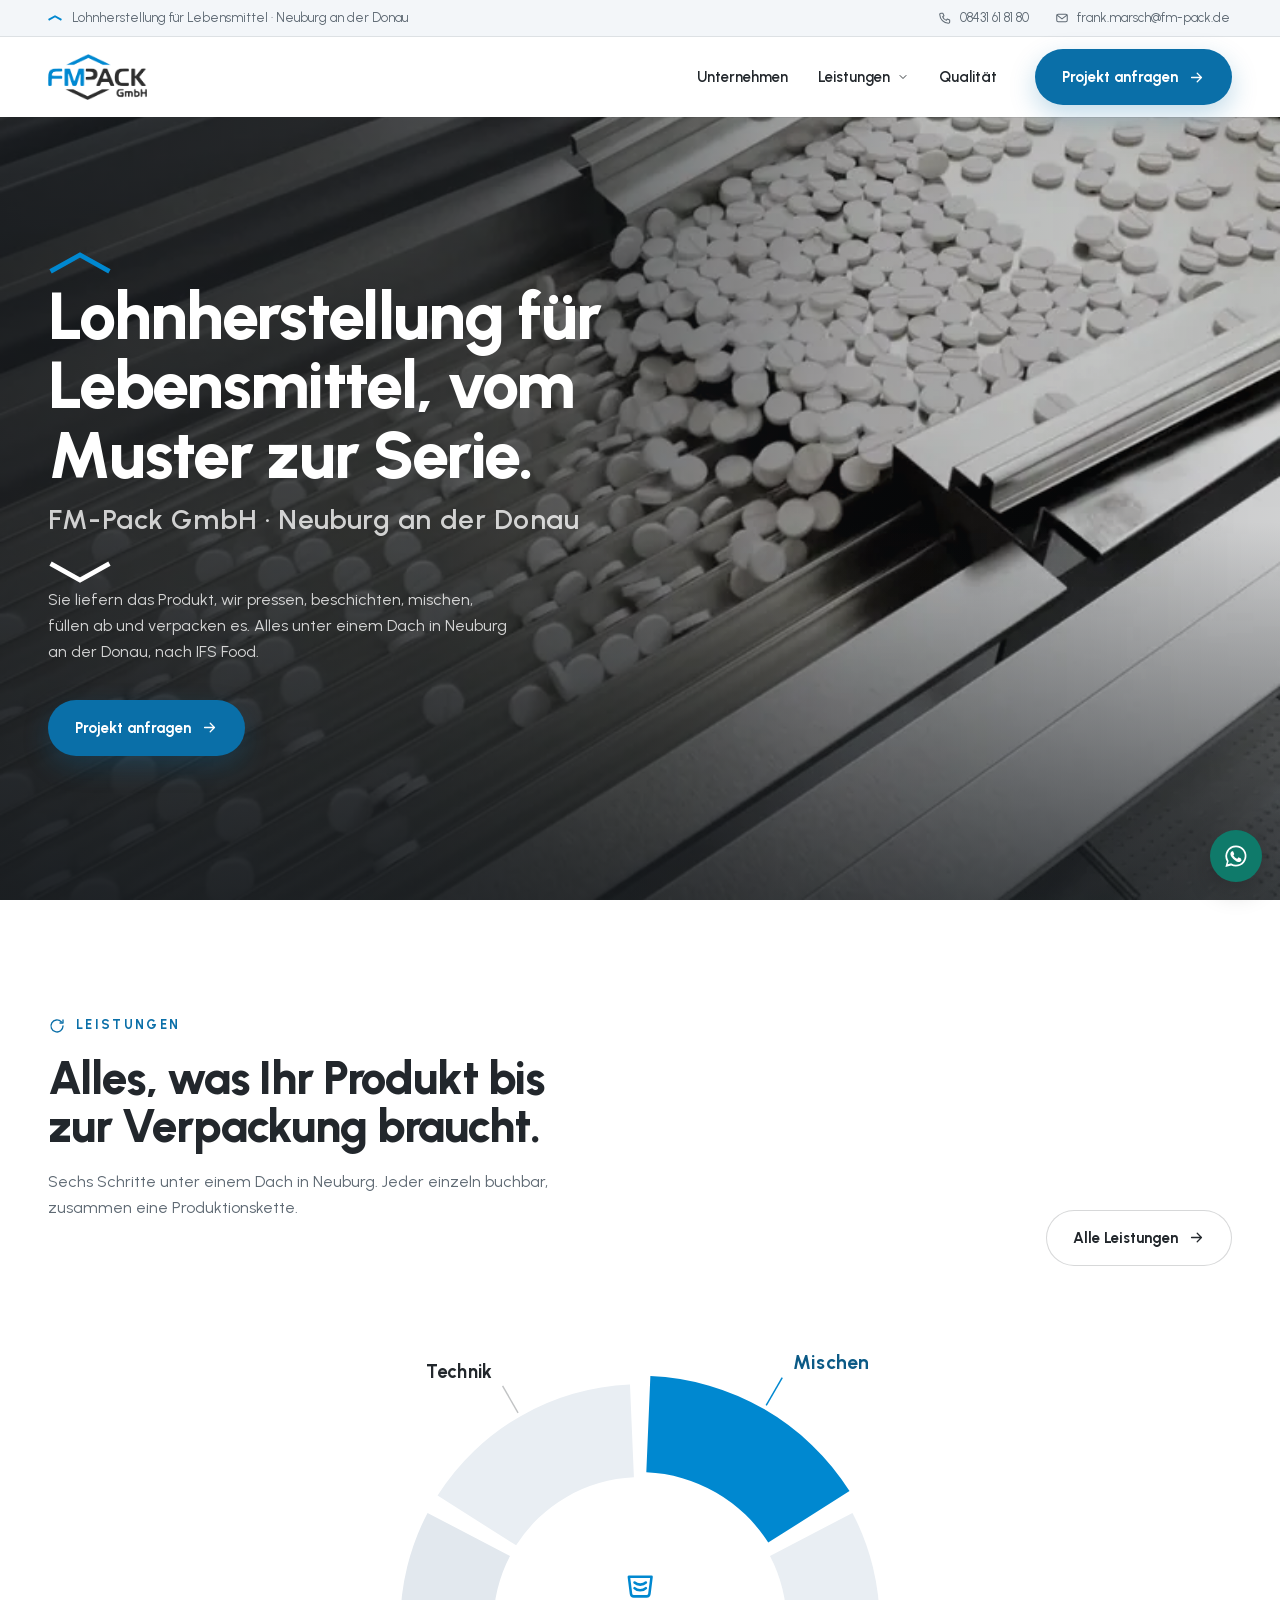
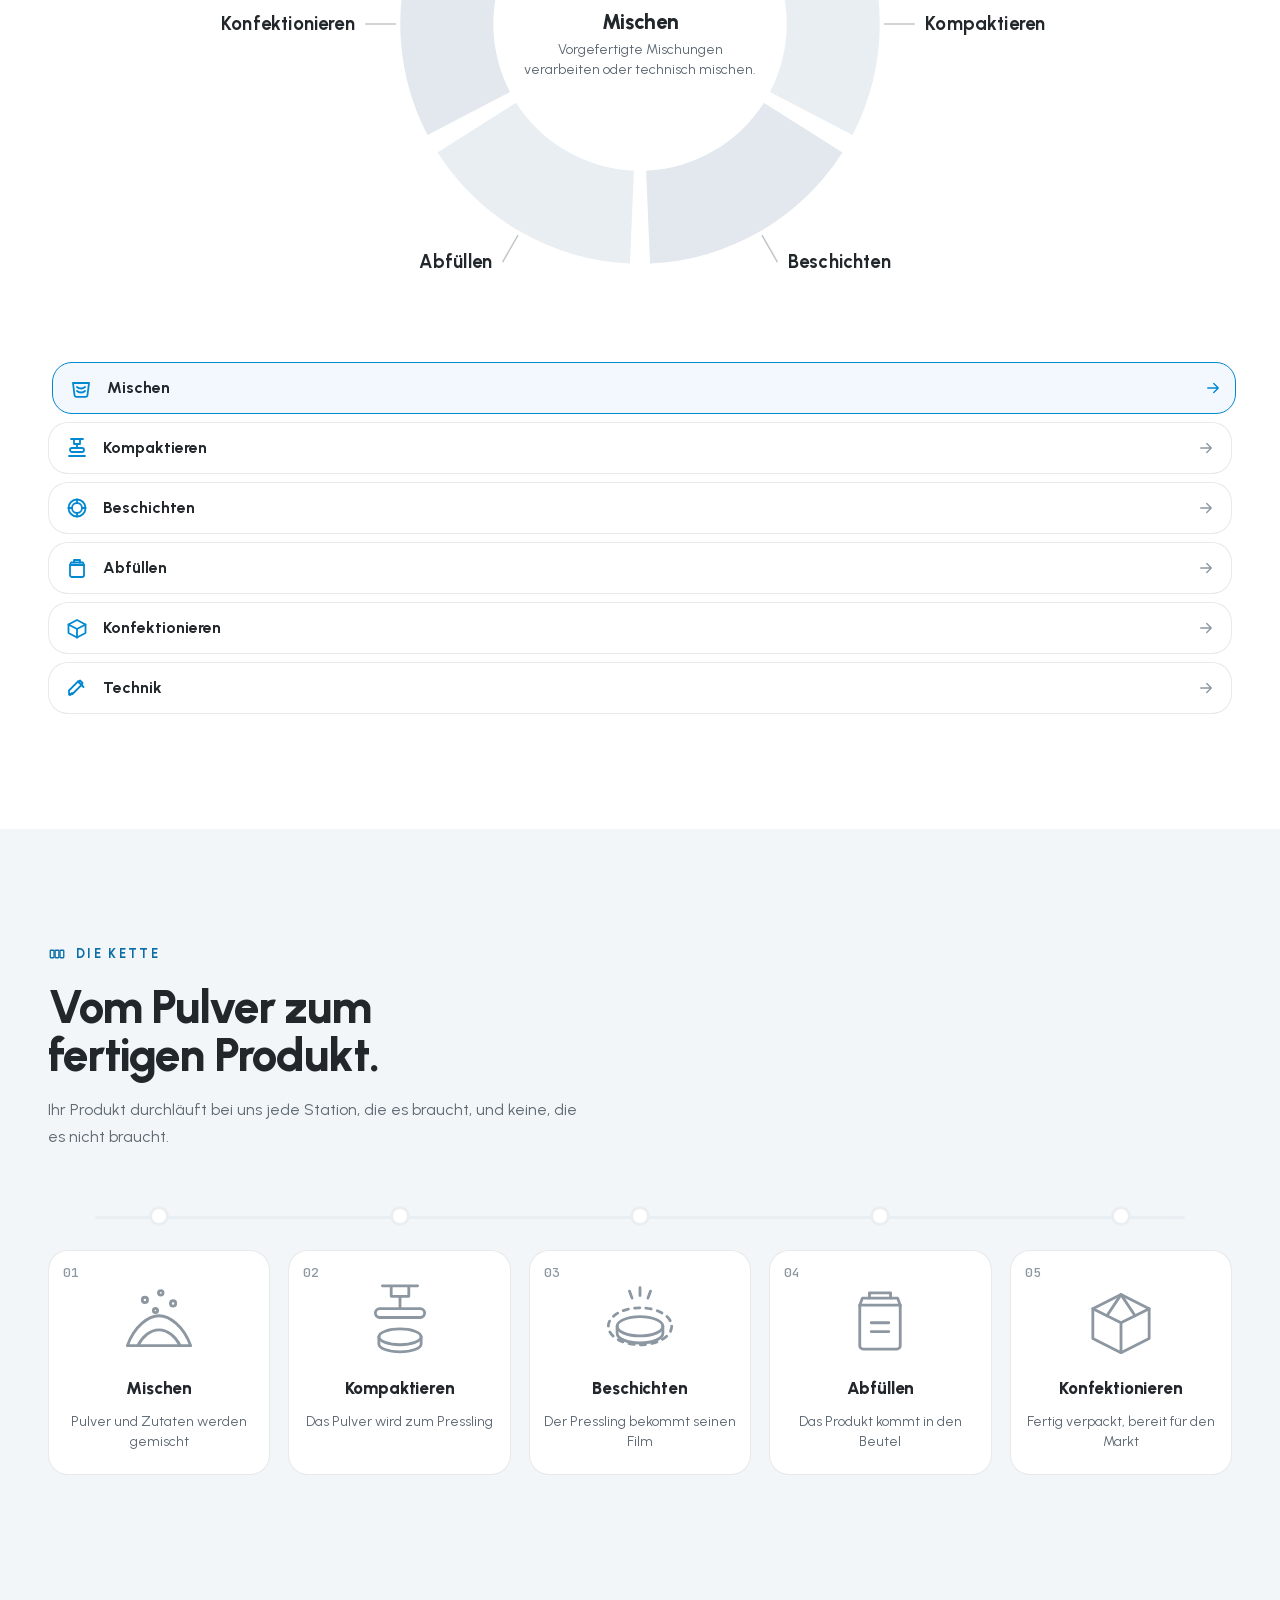
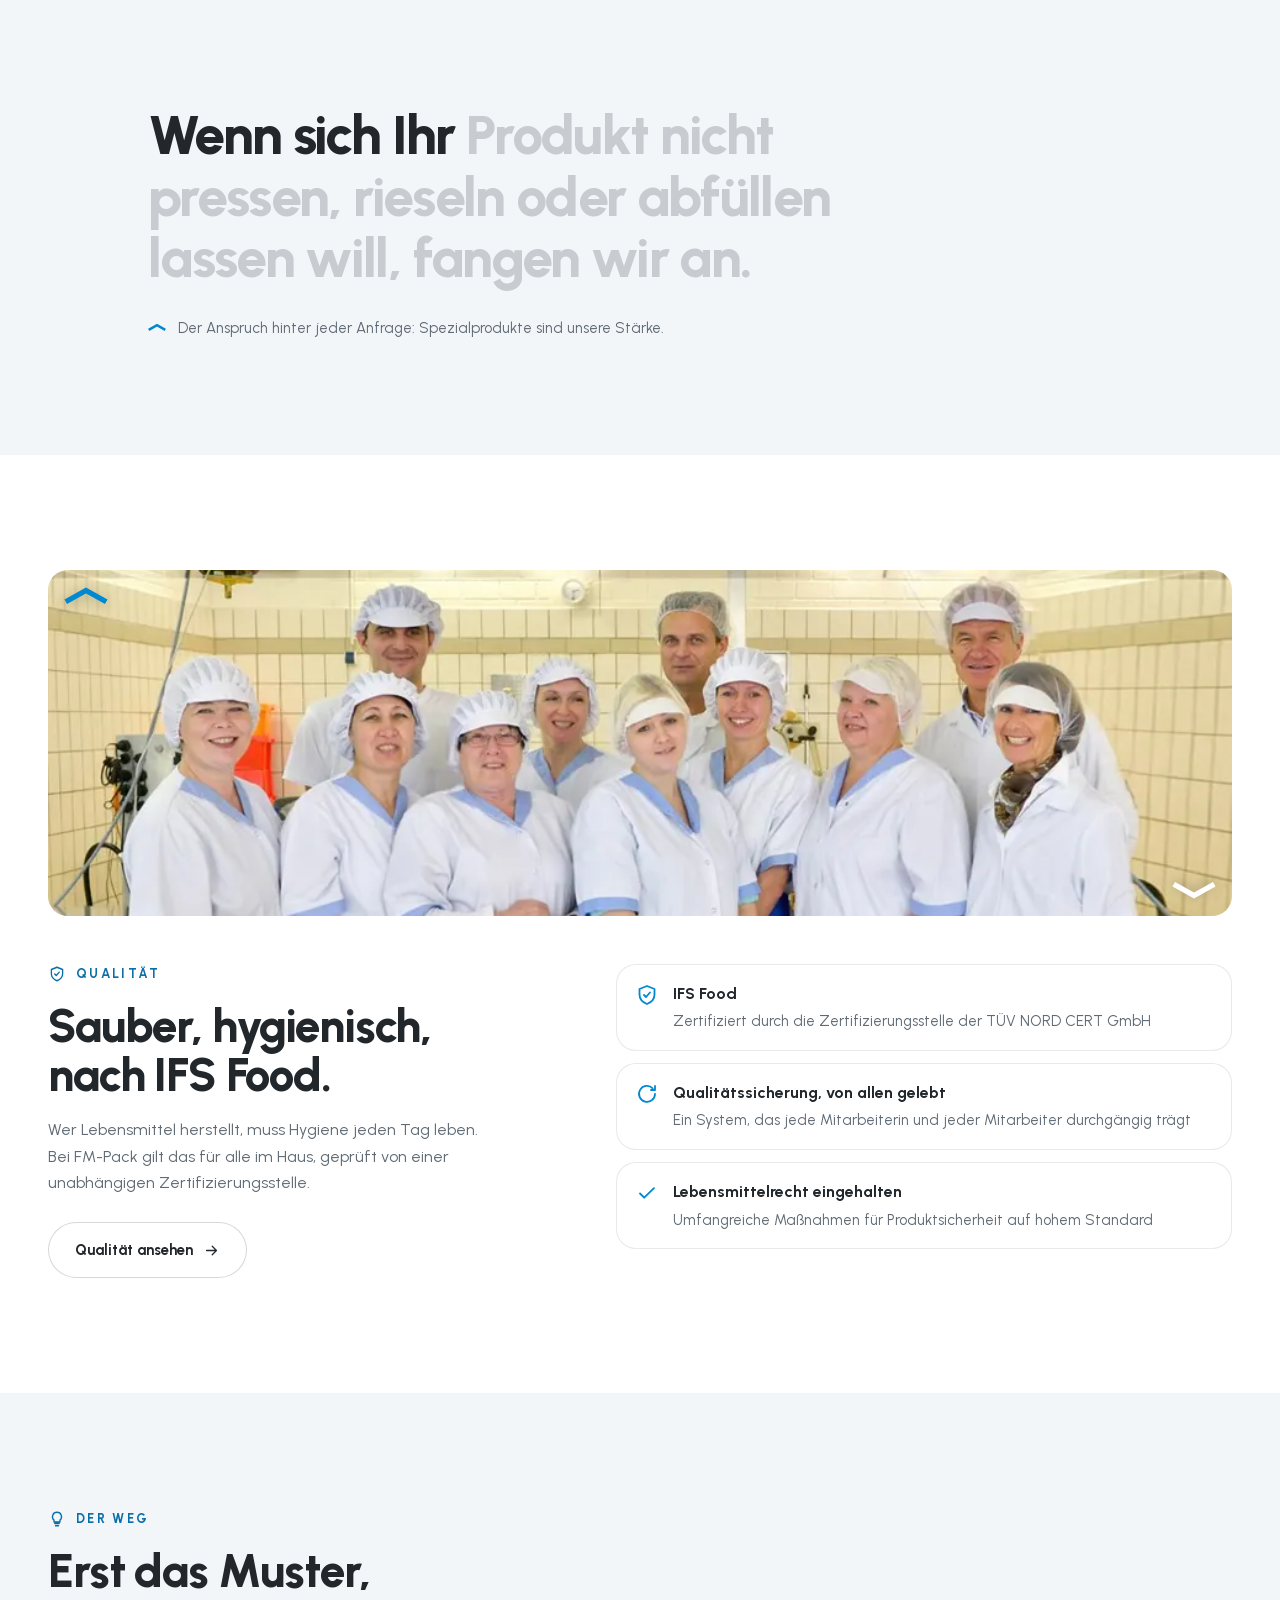
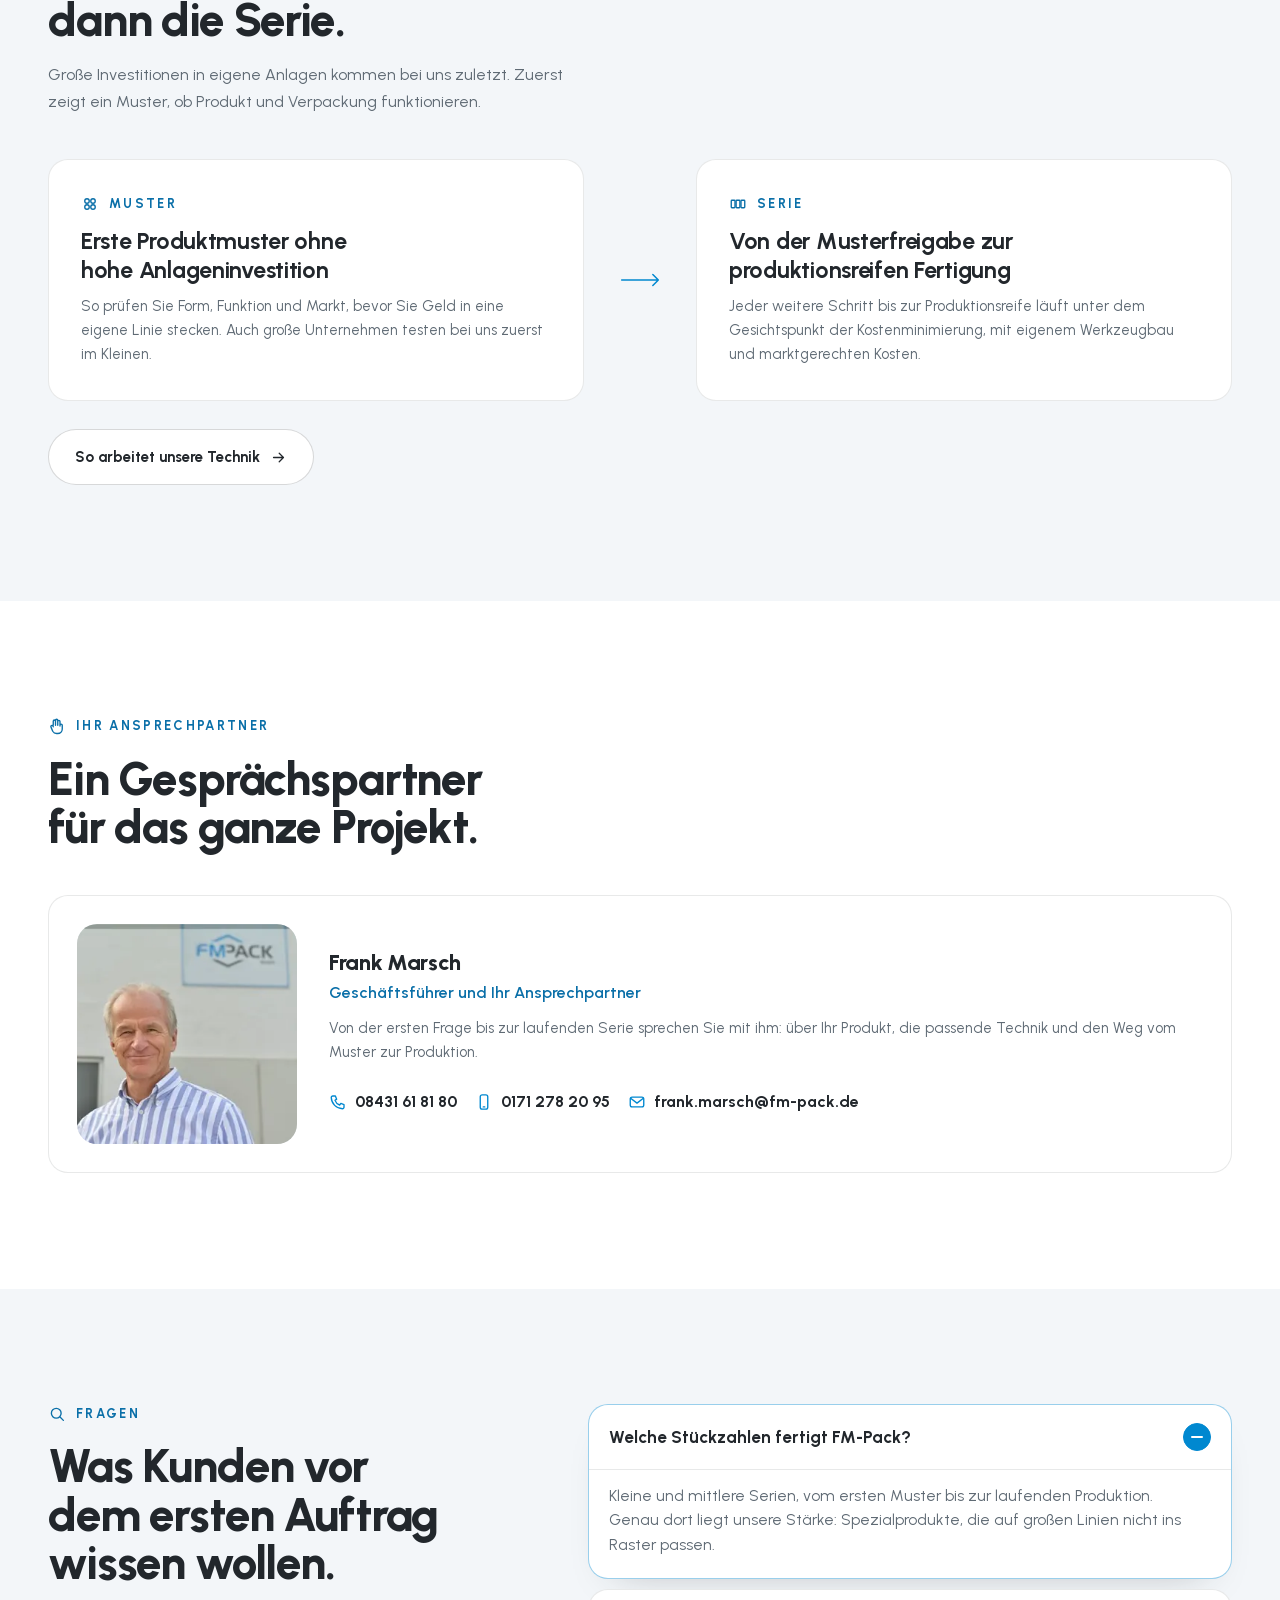
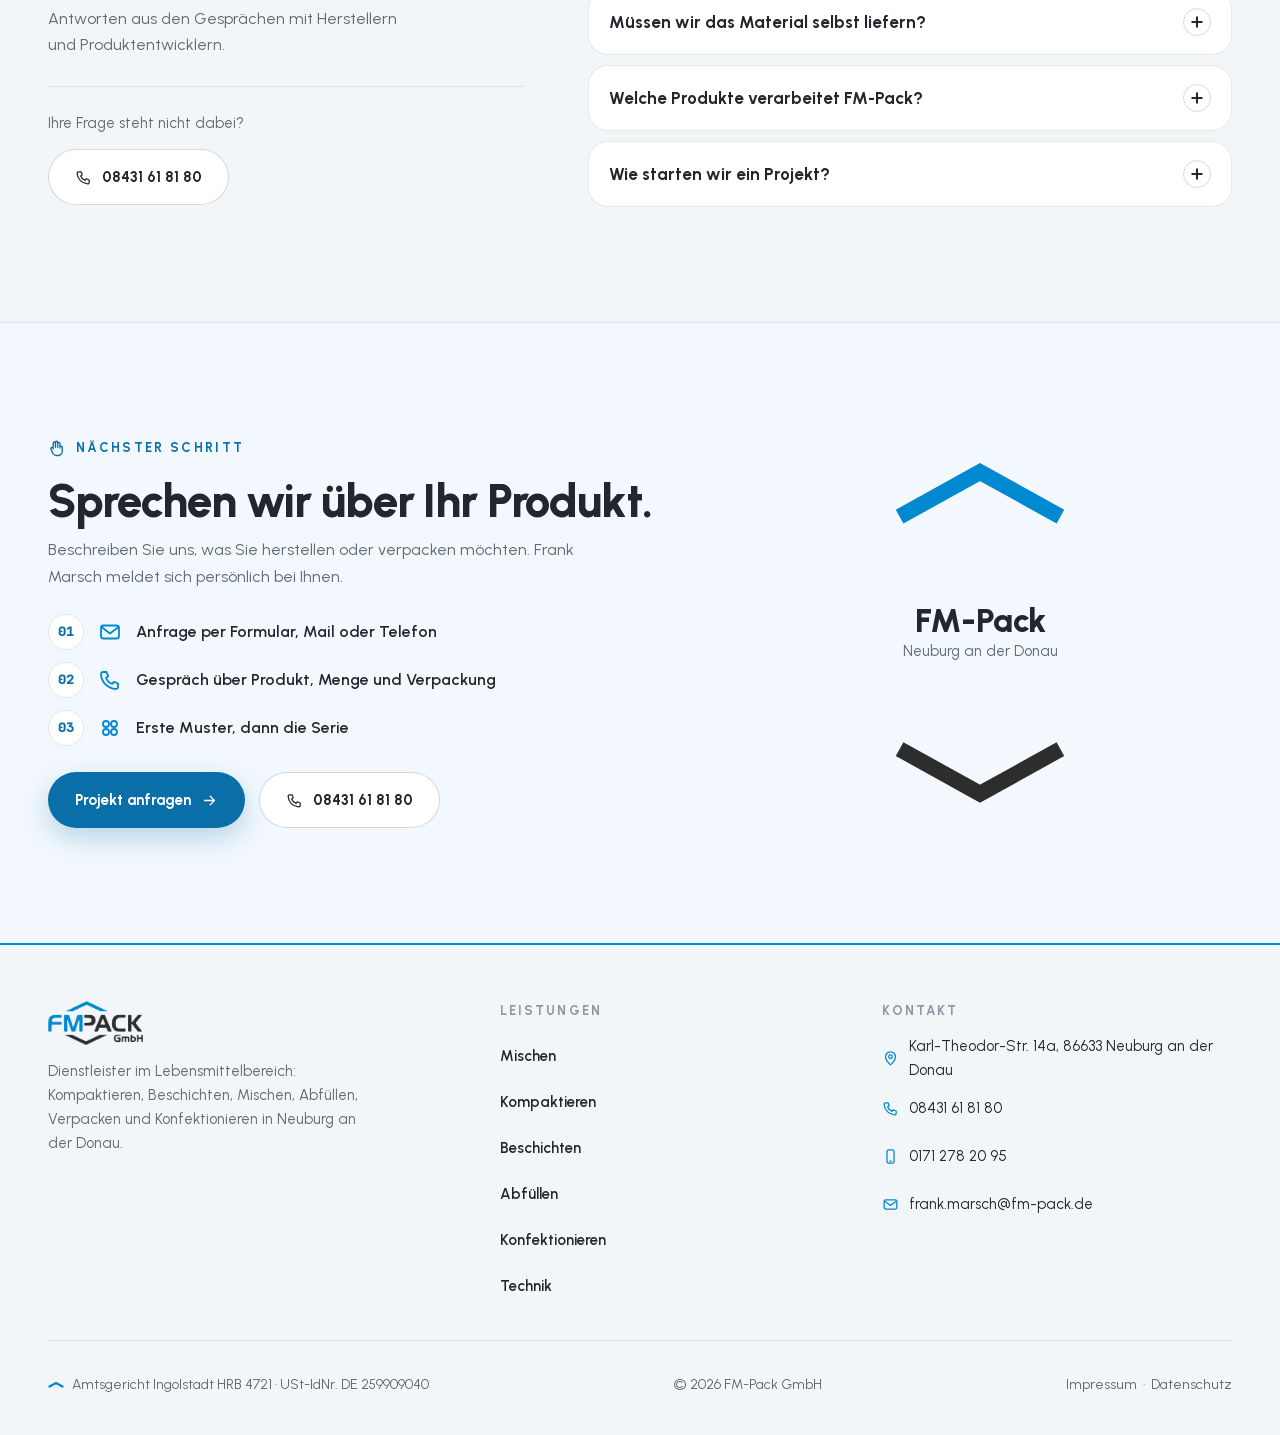
==== index.html @ 4766df9e "Website FM-Pack GmbH" ====
<!DOCTYPE html>
<html lang="de" class="kein-js">
<head>
<meta charset="UTF-8">
<meta name="viewport" content="width=device-width, initial-scale=1.0">
<title>Lohnhersteller für Lebensmittel in Neuburg an der Donau | FM-Pack</title>
<meta name="description" content="FM-Pack GmbH: Kompaktieren, Beschichten, Mischen, Abfüllen und Konfektionieren von Lebensmitteln und Nahrungsergänzung. Vom Muster zur Serie, nach IFS Food.">
<meta name="robots" content="noindex,nofollow">
<link rel="canonical" href="https://www.fmpack.de/">
<meta property="og:title" content="Lohnhersteller für Lebensmittel in Neuburg an der Donau | FM-Pack">
<meta property="og:description" content="FM-Pack GmbH: Kompaktieren, Beschichten, Mischen, Abfüllen und Konfektionieren von Lebensmitteln und Nahrungsergänzung. Vom Muster zur Serie, nach IFS Food.">
<meta property="og:type" content="website">
<meta property="og:url" content="https://www.fmpack.de/">
<meta property="og:image" content="https://www.fmpack.de/assets/img/team-fm-pack.jpg">
<meta name="theme-color" content="#ffffff">
<link rel="icon" type="image/png" sizes="512x512" href="assets/img/favicon.png">
<link rel="icon" type="image/png" sizes="32x32" href="assets/img/favicon-32.png">
<link rel="apple-touch-icon" href="assets/img/favicon.png">
<link rel="preload" href="assets/fonts/urbanist-800-latin.woff2" as="font" type="font/woff2" crossorigin>
<link rel="preload" href="assets/fonts/urbanist-600-latin.woff2" as="font" type="font/woff2" crossorigin>
<link rel="preload" href="assets/fonts/urbanist-400-latin.woff2" as="font" type="font/woff2" crossorigin>
<link rel="stylesheet" href="assets/fonts.css">
<link rel="stylesheet" href="styles.css?v=4fbae4de">
<script type="application/ld+json">{"@context": "https://schema.org", "@type": ["Organization", "LocalBusiness"], "name": "FM-Pack GmbH", "legalName": "FM-Pack GmbH", "vatID": "DE259909040", "url": "https://www.fmpack.de/", "telephone": "+49 8431 618180", "email": "frank.marsch@fm-pack.de", "image": "https://www.fmpack.de/assets/img/team-fm-pack.jpg", "logo": "https://www.fmpack.de/assets/img/logo.png", "founder": {"@type": "Person", "name": "Frank Marsch"}, "description": "Lohnhersteller im Lebensmittelbereich: Kompaktieren, Beschichten, Mischen, Abfüllen, Verpacken und Konfektionieren von nicht kühlpflichtigen Lebensmitteln.", "address": {"@type": "PostalAddress", "streetAddress": "Karl-Theodor-Str. 14a", "postalCode": "86633", "addressLocality": "Neuburg an der Donau", "addressRegion": "Bayern", "addressCountry": "DE"}, "geo": {"@type": "GeoCoordinates", "latitude": 48.7322, "longitude": 11.1871}, "knowsAbout": ["Kompaktieren", "Tablettieren", "Coating", "Abfüllen", "Mischen", "Konfektionieren", "Lohnherstellung Lebensmittel", "Nahrungsergänzungsmittel"]}</script><script type="application/ld+json">{"@context": "https://schema.org", "@type": "FAQPage", "mainEntity": [{"@type": "Question", "name": "Welche Stückzahlen fertigt FM-Pack?", "acceptedAnswer": {"@type": "Answer", "text": "Kleine und mittlere Serien, vom ersten Muster bis zur laufenden Produktion. Genau dort liegt unsere Stärke: Spezialprodukte, die auf großen Linien nicht ins Raster passen."}}, {"@type": "Question", "name": "Müssen wir das Material selbst liefern?", "acceptedAnswer": {"@type": "Answer", "text": "Ja. FM-Pack arbeitet als reiner Lohnhersteller: Sie liefern Rohstoffe und Packmittel, wir übernehmen Verarbeitung und Verpackung. Packmittel beschaffen und kennzeichnen wir auf Wunsch für Sie."}}, {"@type": "Question", "name": "Welche Produkte verarbeitet FM-Pack?", "acceptedAnswer": {"@type": "Answer", "text": "Nicht kühlpflichtige Lebensmittel: Getreideprodukte wie Müsli und Süßgebäck, Trockenprodukte wie Gewürze, Nahrungsergänzungsmittel und Energiegele. Verpackt in Gläser, Folien, Kapseln, Dosen, Beutel oder Eimer."}}, {"@type": "Question", "name": "Wie starten wir ein Projekt?", "acceptedAnswer": {"@type": "Answer", "text": "Mit einem Gespräch über Ihr Produkt. Danach stellen wir erste Muster her, kostengünstig und ohne eigene Anlageninvestition. Passt das Muster, planen wir gemeinsam die Serie."}}]}</script>
</head>
<body>
<a class="skip" href="#inhalt">Zum Inhalt</a>
<header>
  <div class="topbar"><div class="wrap">
    <span class="ort"><svg class="winkel " viewBox="0 0 100 34" aria-hidden="true" width="64" height="22"><polyline points="4,30 50,4.5 96,30"/></svg>Lohnherstellung für Lebensmittel · Neuburg an der Donau</span>
    <div class="rechts"><a href="tel:+498431618180"><svg class="ic" viewBox="0 0 24 24" width="24" height="24" aria-hidden="true"><path d="M5 4h3.5l1.7 4.2-2.2 1.6a10 10 0 0 0 6.2 6.2l1.6-2.2L20 15.5V19a2 2 0 0 1-2.1 2A15.5 15.5 0 0 1 3 6.1 2 2 0 0 1 5 4z"/></svg>08431 61 81 80</a><a href="mailto:frank.marsch@fm-pack.de"><svg class="ic" viewBox="0 0 24 24" width="24" height="24" aria-hidden="true"><rect x="3" y="5.5" width="18" height="13" rx="2.5"/><path d="m3.5 7 8.5 6.5L20.5 7"/></svg>frank.marsch@fm-pack.de</a></div>
  </div></div>
  <div class="wrap kopf">
    <a class="logo" href="./" aria-label="FM-Pack GmbH, Startseite"><img decoding="async" src="assets/opt/img-logo-480.webp" width="507" height="234" alt="FM-Pack GmbH"></a>
    <nav class="haupt" aria-label="Hauptmenü"><a href="unternehmen">Unternehmen</a><div class="hat-menu"><a href="leistungen">Leistungen<svg class="ic pfeil-ab" viewBox="0 0 24 24" width="24" height="24" aria-hidden="true"><path d="m6 9 6 6 6-6"/></svg></a><div class="drop"><div class="drop-innen"><a href="mischen"><svg class="ic" viewBox="0 0 24 24" width="24" height="24" aria-hidden="true"><path d="M4 7h16l-1.5 12a2 2 0 0 1-2 1.8h-9a2 2 0 0 1-2-1.8z"/><path d="M8 11c2 2 6 2 8 0M8 15c2 2 6 2 8 0"/></svg><span>Mischen</span></a><a href="kompaktieren"><svg class="ic" viewBox="0 0 24 24" width="24" height="24" aria-hidden="true"><path d="M6 3h12M9 3v5h6V3"/><rect x="5" y="12" width="14" height="4" rx="2"/><path d="M12 8v4M4 20h16"/></svg><span>Kompaktieren</span></a><a href="beschichten"><svg class="ic" viewBox="0 0 24 24" width="24" height="24" aria-hidden="true"><circle cx="12" cy="12" r="8.5"/><circle cx="12" cy="12" r="5"/><path d="M12 3.5v3M12 17.5v3M3.5 12h3M17.5 12h3"/></svg><span>Beschichten</span></a><a href="abfuellen"><svg class="ic" viewBox="0 0 24 24" width="24" height="24" aria-hidden="true"><path d="M6 6.5h12l1 2.5v10a2 2 0 0 1-2 2H7a2 2 0 0 1-2-2V9z"/><path d="M5 9h14M9 6.5V4h6v2.5"/></svg><span>Abfüllen</span></a><a href="konfektionieren"><svg class="ic" viewBox="0 0 24 24" width="24" height="24" aria-hidden="true"><path d="M3.5 8.5 12 4l8.5 4.5V17L12 21.5 3.5 17z"/><path d="M3.5 8.5 12 13l8.5-4.5M12 13v8.5"/></svg><span>Konfektionieren</span></a><a href="technik"><svg class="ic" viewBox="0 0 24 24" width="24" height="24" aria-hidden="true"><path d="M4 14.5 13 5.5l2-1 2.5 2.5-1 2-9 9-3.5.5z"/><path d="m13 5.5 5.5 5.5M5 19l2-2"/></svg><span>Technik</span></a><a class="drop-alle" href="leistungen">Alle Leistungen <svg class="ic" viewBox="0 0 24 24" width="24" height="24" aria-hidden="true"><path d="M5 12h14M13 6l6 6-6 6"/></svg></a></div></div></div><a href="qualitaet-nachhaltigkeit">Qualität</a></nav>
    <button class="menu-knopf" aria-label="Menü" aria-expanded="false"><span></span><span></span></button>
    <a class="btn btn-blau" href="kontakt"><span>Projekt anfragen</span><svg class="ic" viewBox="0 0 24 24" width="24" height="24" aria-hidden="true"><path d="M5 12h14M13 6l6 6-6 6"/></svg></a>
  </div>
</header>
<div class="menu-flaeche" hidden><a href="./">Start</a><a href="unternehmen">Unternehmen</a><a href="leistungen">Leistungen</a><div class="mob-leistungen"><a href="mischen"><svg class="ic" viewBox="0 0 24 24" width="24" height="24" aria-hidden="true"><path d="M4 7h16l-1.5 12a2 2 0 0 1-2 1.8h-9a2 2 0 0 1-2-1.8z"/><path d="M8 11c2 2 6 2 8 0M8 15c2 2 6 2 8 0"/></svg>Mischen</a><a href="kompaktieren"><svg class="ic" viewBox="0 0 24 24" width="24" height="24" aria-hidden="true"><path d="M6 3h12M9 3v5h6V3"/><rect x="5" y="12" width="14" height="4" rx="2"/><path d="M12 8v4M4 20h16"/></svg>Kompaktieren</a><a href="beschichten"><svg class="ic" viewBox="0 0 24 24" width="24" height="24" aria-hidden="true"><circle cx="12" cy="12" r="8.5"/><circle cx="12" cy="12" r="5"/><path d="M12 3.5v3M12 17.5v3M3.5 12h3M17.5 12h3"/></svg>Beschichten</a><a href="abfuellen"><svg class="ic" viewBox="0 0 24 24" width="24" height="24" aria-hidden="true"><path d="M6 6.5h12l1 2.5v10a2 2 0 0 1-2 2H7a2 2 0 0 1-2-2V9z"/><path d="M5 9h14M9 6.5V4h6v2.5"/></svg>Abfüllen</a><a href="konfektionieren"><svg class="ic" viewBox="0 0 24 24" width="24" height="24" aria-hidden="true"><path d="M3.5 8.5 12 4l8.5 4.5V17L12 21.5 3.5 17z"/><path d="M3.5 8.5 12 13l8.5-4.5M12 13v8.5"/></svg>Konfektionieren</a><a href="technik"><svg class="ic" viewBox="0 0 24 24" width="24" height="24" aria-hidden="true"><path d="M4 14.5 13 5.5l2-1 2.5 2.5-1 2-9 9-3.5.5z"/><path d="m13 5.5 5.5 5.5M5 19l2-2"/></svg>Technik</a></div><a href="qualitaet-nachhaltigkeit">Qualität &amp; Nachhaltigkeit</a><a class="cta" href="kontakt">Projekt anfragen</a></div>
<main id="inhalt">
<div class="hero"><div class="hero-film"><video poster="assets/opt/video-hero-kompaktieren-poster-960.webp" muted loop playsinline autoplay preload="metadata" aria-hidden="true"><source src="assets/opt/video-hero-kompaktieren-m.mp4" media="(max-width: 760px)" type="video/mp4"><source src="assets/opt/video-hero-kompaktieren.mp4" type="video/mp4"></video></div><div class="wrap hero-inhalt">
    <div class="klammer"><svg class="winkel k-oben" viewBox="0 0 100 34" aria-hidden="true" width="64" height="22"><polyline points="4,30 50,4.5 96,30"/></svg><svg class="winkel k-unten" viewBox="0 0 100 34" aria-hidden="true" width="64" height="22"><polyline points="4,30 50,4.5 96,30"/></svg>
      <h1>Lohnherstellung für Lebensmittel, vom Muster zur&nbsp;Serie.<span class="h1-ort">FM-Pack GmbH · Neuburg an der Donau</span></h1>
    </div>
    <p class="sub">Sie liefern das Produkt, wir pressen, beschichten, mischen, füllen ab und verpacken es. Alles unter einem Dach in Neuburg an der Donau, nach IFS Food.</p>
    <div class="hero-cta"><a class="btn btn-blau" href="kontakt"><span>Projekt anfragen</span><svg class="ic" viewBox="0 0 24 24" width="24" height="24" aria-hidden="true"><path d="M5 12h14M13 6l6 6-6 6"/></svg></a></div>
  </div></div>

<section class="ring-sektion"><div class="wrap">
  <div class="ring-kopf rev"><div><div class="kopfzeile  "><span class="kicker"><svg class="ic" viewBox="0 0 24 24" width="24" height="24" aria-hidden="true"><path d="M20 12a8 8 0 1 1-2.3-5.7"/><path d="M20 4v4h-4"/></svg>Leistungen</span><h2>Alles, was Ihr Produkt bis zur Verpackung braucht.</h2><p class=sub>Sechs Schritte unter einem Dach in Neuburg. Jeder einzeln buchbar, zusammen eine Produktionskette.</p></div></div>
    <a class="btn btn-linie" href="leistungen"><span>Alle Leistungen</span><svg class="ic" viewBox="0 0 24 24" width="24" height="24" aria-hidden="true"><path d="M5 12h14M13 6l6 6-6 6"/></svg></a></div>
  <div><div class="ring-buehne rev rev-1"><svg viewBox="0 0 600 600" aria-label="Leistungsring: Mischen, Kompaktieren, Beschichten, Abfüllen, Konfektionieren, Technik"><g class="seg" tabindex="0" role="link" aria-label="Mischen" data-href="mischen" data-name="Mischen" data-satz="Vorgefertigte Mischungen verarbeiten oder technisch mischen." data-icon='<path d="M4 7h16l-1.5 12a2 2 0 0 1-2 1.8h-9a2 2 0 0 1-2-1.8z"/><path d="M8 11c2 2 6 2 8 0M8 15c2 2 6 2 8 0"/>'><path d="M309.7 68.2A232 232 0 0 1 495.9 175.7L419.9 223.9A142 142 0 0 0 305.9 158.1Z"/><line x1="418.0" y1="95.6" x2="433.0" y2="69.6"/><text x="443.0" y="61.6" text-anchor="start">Mischen</text></g><g class="seg" tabindex="0" role="link" aria-label="Kompaktieren" data-href="kompaktieren" data-name="Kompaktieren" data-satz="Presslinge und Tabletten von unter 1 g bis etwa 200 g." data-icon='<path d="M6 3h12M9 3v5h6V3"/><rect x="5" y="12" width="14" height="4" rx="2"/><path d="M12 8v4M4 20h16"/>'><path d="M505.6 192.5A232 232 0 0 1 505.6 407.5L425.8 365.8A142 142 0 0 0 425.8 234.2Z"/><line x1="536.0" y1="300.0" x2="566.0" y2="300.0"/><text x="576.0" y="306.0" text-anchor="start">Kompaktieren</text></g><g class="seg" tabindex="0" role="link" aria-label="Beschichten" data-href="beschichten" data-name="Beschichten" data-satz="Schutz- oder Geschmacksfilm in der Coatinganlage." data-icon='<circle cx="12" cy="12" r="8.5"/><circle cx="12" cy="12" r="5"/><path d="M12 3.5v3M12 17.5v3M3.5 12h3M17.5 12h3"/>'><path d="M495.9 424.3A232 232 0 0 1 309.7 531.8L305.9 441.9A142 142 0 0 0 419.9 376.1Z"/><line x1="418.0" y1="504.4" x2="433.0" y2="530.4"/><text x="443.0" y="536.4" text-anchor="start">Beschichten</text></g><g class="seg" tabindex="0" role="link" aria-label="Abfüllen" data-href="abfuellen" data-name="Abfüllen" data-satz="Schlauchbeutel und Vierrandsiegelbeutel, auf Wunsch unter Stickstoff." data-icon='<path d="M6 6.5h12l1 2.5v10a2 2 0 0 1-2 2H7a2 2 0 0 1-2-2V9z"/><path d="M5 9h14M9 6.5V4h6v2.5"/>'><path d="M290.3 531.8A232 232 0 0 1 104.1 424.3L180.1 376.1A142 142 0 0 0 294.1 441.9Z"/><line x1="182.0" y1="504.4" x2="167.0" y2="530.4"/><text x="157.0" y="536.4" text-anchor="end">Abfüllen</text></g><g class="seg" tabindex="0" role="link" aria-label="Konfektionieren" data-href="konfektionieren" data-name="Konfektionieren" data-satz="Vom Muster bis zur marktgerechten Endverpackung." data-icon='<path d="M3.5 8.5 12 4l8.5 4.5V17L12 21.5 3.5 17z"/><path d="M3.5 8.5 12 13l8.5-4.5M12 13v8.5"/>'><path d="M94.4 407.5A232 232 0 0 1 94.4 192.5L174.2 234.2A142 142 0 0 0 174.2 365.8Z"/><line x1="64.0" y1="300.0" x2="34.0" y2="300.0"/><text x="24.0" y="306.0" text-anchor="end">Konfektionieren</text></g><g class="seg" tabindex="0" role="link" aria-label="Technik" data-href="technik" data-name="Technik" data-satz="Werkzeugbau, Muster ohne hohe Investition, Weg zur Serie." data-icon='<path d="M4 14.5 13 5.5l2-1 2.5 2.5-1 2-9 9-3.5.5z"/><path d="m13 5.5 5.5 5.5M5 19l2-2"/>'><path d="M104.1 175.7A232 232 0 0 1 290.3 68.2L294.1 158.1A142 142 0 0 0 180.1 223.9Z"/><line x1="182.0" y1="95.6" x2="167.0" y2="69.6"/><text x="157.0" y="61.6" text-anchor="end">Technik</text></g></svg>
  <div class="ring-mitte"><svg class="ic" viewBox="0 0 24 24" width="34" height="34" aria-hidden="true"></svg><b></b><p></p></div></div>
  <div class="ring-liste rev rev-2"><a href="mischen"><svg class="ic" viewBox="0 0 24 24" width="24" height="24" aria-hidden="true"><path d="M4 7h16l-1.5 12a2 2 0 0 1-2 1.8h-9a2 2 0 0 1-2-1.8z"/><path d="M8 11c2 2 6 2 8 0M8 15c2 2 6 2 8 0"/></svg>Mischen<svg class="ic pf" viewBox="0 0 24 24" width="24" height="24" aria-hidden="true"><path d="M5 12h14M13 6l6 6-6 6"/></svg></a><a href="kompaktieren"><svg class="ic" viewBox="0 0 24 24" width="24" height="24" aria-hidden="true"><path d="M6 3h12M9 3v5h6V3"/><rect x="5" y="12" width="14" height="4" rx="2"/><path d="M12 8v4M4 20h16"/></svg>Kompaktieren<svg class="ic pf" viewBox="0 0 24 24" width="24" height="24" aria-hidden="true"><path d="M5 12h14M13 6l6 6-6 6"/></svg></a><a href="beschichten"><svg class="ic" viewBox="0 0 24 24" width="24" height="24" aria-hidden="true"><circle cx="12" cy="12" r="8.5"/><circle cx="12" cy="12" r="5"/><path d="M12 3.5v3M12 17.5v3M3.5 12h3M17.5 12h3"/></svg>Beschichten<svg class="ic pf" viewBox="0 0 24 24" width="24" height="24" aria-hidden="true"><path d="M5 12h14M13 6l6 6-6 6"/></svg></a><a href="abfuellen"><svg class="ic" viewBox="0 0 24 24" width="24" height="24" aria-hidden="true"><path d="M6 6.5h12l1 2.5v10a2 2 0 0 1-2 2H7a2 2 0 0 1-2-2V9z"/><path d="M5 9h14M9 6.5V4h6v2.5"/></svg>Abfüllen<svg class="ic pf" viewBox="0 0 24 24" width="24" height="24" aria-hidden="true"><path d="M5 12h14M13 6l6 6-6 6"/></svg></a><a href="konfektionieren"><svg class="ic" viewBox="0 0 24 24" width="24" height="24" aria-hidden="true"><path d="M3.5 8.5 12 4l8.5 4.5V17L12 21.5 3.5 17z"/><path d="M3.5 8.5 12 13l8.5-4.5M12 13v8.5"/></svg>Konfektionieren<svg class="ic pf" viewBox="0 0 24 24" width="24" height="24" aria-hidden="true"><path d="M5 12h14M13 6l6 6-6 6"/></svg></a><a href="technik"><svg class="ic" viewBox="0 0 24 24" width="24" height="24" aria-hidden="true"><path d="M4 14.5 13 5.5l2-1 2.5 2.5-1 2-9 9-3.5.5z"/><path d="m13 5.5 5.5 5.5M5 19l2-2"/></svg>Technik<svg class="ic pf" viewBox="0 0 24 24" width="24" height="24" aria-hidden="true"><path d="M5 12h14M13 6l6 6-6 6"/></svg></a></div></div>
</div></section>

<section class="grau"><div class="wrap">
  <div class="kopfzeile  rev"><span class="kicker"><svg class="ic" viewBox="0 0 24 24" width="24" height="24" aria-hidden="true"><rect x="3" y="7" width="5" height="10" rx="1"/><rect x="9.5" y="7" width="5" height="10" rx="1"/><rect x="16" y="7" width="5" height="10" rx="1"/></svg>Die Kette</span><h2>Vom Pulver zum fertigen&nbsp;Produkt.</h2><p class=sub>Ihr Produkt durchläuft bei uns jede Station, die es braucht, und keine, die es nicht braucht.</p></div>
  <div class="kette rev"><div class="kette-spur"><a class="station" href="mischen"><span class="nr">01</span><span class="klammer-klein" aria-hidden="true"><svg class="winkel k-oben" viewBox="0 0 100 34" aria-hidden="true" width="64" height="22"><polyline points="4,30 50,4.5 96,30"/></svg><svg class="winkel k-unten" viewBox="0 0 100 34" aria-hidden="true" width="64" height="22"><polyline points="4,30 50,4.5 96,30"/></svg></span><svg class="produkt" viewBox="0 0 100 100" width="88" height="88" fill="none" stroke="currentColor" stroke-width="3.2" stroke-linecap="round" stroke-linejoin="round" aria-hidden="true"><g class="fliesst"><circle cx="34" cy="26" r="3"/><circle cx="52" cy="18" r="2.6"/><circle cx="66" cy="30" r="3"/><circle cx="46" cy="38" r="2.4"/></g><path d="M14 78c8-22 24-34 36-34s28 12 36 34z"/><path d="M26 78c5-10 14-18 24-18s19 8 24 18"/></svg><b>Mischen</b><small>Pulver und Zutaten werden gemischt</small></a><a class="station" href="kompaktieren"><span class="nr">02</span><span class="klammer-klein" aria-hidden="true"><svg class="winkel k-oben" viewBox="0 0 100 34" aria-hidden="true" width="64" height="22"><polyline points="4,30 50,4.5 96,30"/></svg><svg class="winkel k-unten" viewBox="0 0 100 34" aria-hidden="true" width="64" height="22"><polyline points="4,30 50,4.5 96,30"/></svg></span><svg class="produkt" viewBox="0 0 100 100" width="88" height="88" fill="none" stroke="currentColor" stroke-width="3.2" stroke-linecap="round" stroke-linejoin="round" aria-hidden="true"><path d="M30 10h40M40 10v12h20V10"/><path d="M50 22v12"/><rect x="22" y="36" width="56" height="10" rx="5"/><ellipse class="atmet" cx="50" cy="68" rx="24" ry="9"/><path d="M26 68v8c0 5 10.7 9 24 9s24-4 24-9v-8"/></svg><b>Kompaktieren</b><small>Das Pulver wird zum Pressling</small></a><a class="station" href="beschichten"><span class="nr">03</span><span class="klammer-klein" aria-hidden="true"><svg class="winkel k-oben" viewBox="0 0 100 34" aria-hidden="true" width="64" height="22"><polyline points="4,30 50,4.5 96,30"/></svg><svg class="winkel k-unten" viewBox="0 0 100 34" aria-hidden="true" width="64" height="22"><polyline points="4,30 50,4.5 96,30"/></svg></span><svg class="produkt" viewBox="0 0 100 100" width="88" height="88" fill="none" stroke="currentColor" stroke-width="3.2" stroke-linecap="round" stroke-linejoin="round" aria-hidden="true"><ellipse cx="50" cy="56" rx="26" ry="11"/><path d="M24 56v8c0 6 11.6 11 26 11s26-5 26-11v-8"/><ellipse class="rotiert" cx="50" cy="56" rx="36" ry="21" stroke-dasharray="6 7"/><path d="M50 12v9M38 16l3 8M62 16l-3 8"/></svg><b>Beschichten</b><small>Der Pressling bekommt seinen Film</small></a><a class="station" href="abfuellen"><span class="nr">04</span><span class="klammer-klein" aria-hidden="true"><svg class="winkel k-oben" viewBox="0 0 100 34" aria-hidden="true" width="64" height="22"><polyline points="4,30 50,4.5 96,30"/></svg><svg class="winkel k-unten" viewBox="0 0 100 34" aria-hidden="true" width="64" height="22"><polyline points="4,30 50,4.5 96,30"/></svg></span><svg class="produkt" viewBox="0 0 100 100" width="88" height="88" fill="none" stroke="currentColor" stroke-width="3.2" stroke-linecap="round" stroke-linejoin="round" aria-hidden="true"><path d="M30 24h40l3 8v46a4 4 0 0 1-4 4H31a4 4 0 0 1-4-4V32z"/><path d="M27 32h46"/><path d="M38 24v-6h24v6"/><path class="atmet" d="M40 52h20M40 62h20"/></svg><b>Abfüllen</b><small>Das Produkt kommt in den Beutel</small></a><a class="station" href="konfektionieren"><span class="nr">05</span><span class="klammer-klein" aria-hidden="true"><svg class="winkel k-oben" viewBox="0 0 100 34" aria-hidden="true" width="64" height="22"><polyline points="4,30 50,4.5 96,30"/></svg><svg class="winkel k-unten" viewBox="0 0 100 34" aria-hidden="true" width="64" height="22"><polyline points="4,30 50,4.5 96,30"/></svg></span><svg class="produkt" viewBox="0 0 100 100" width="88" height="88" fill="none" stroke="currentColor" stroke-width="3.2" stroke-linecap="round" stroke-linejoin="round" aria-hidden="true"><path d="M18 36 50 20l32 16v34L50 86 18 70z"/><path d="M18 36l32 16 32-16M50 52v34"/><path d="M50 20 34 44M50 20l16 24"/></svg><b>Konfektionieren</b><small>Fertig verpackt, bereit für den Markt</small></a></div></div>
</div></section>

<section class="statement"><div class="wrap">
  <h2>Wenn sich Ihr Produkt nicht pressen, rieseln oder abfüllen lassen will, fangen wir&nbsp;an.</h2>
  <p class="quelle"><svg class="winkel " viewBox="0 0 100 34" aria-hidden="true" width="64" height="22"><polyline points="4,30 50,4.5 96,30"/></svg>Der Anspruch hinter jeder Anfrage: Spezialprodukte sind unsere Stärke.</p>
</div></section>

<section><div class="wrap">
  <div class="band-foto rev"><img fetchpriority="low" srcset="assets/opt/img-team-fm-pack-640.webp 640w, assets/opt/img-team-fm-pack-960.webp 960w, assets/opt/img-team-fm-pack-1020.webp 1020w" sizes="(max-width: 760px) 100vw, 70vw" src="assets/opt/img-team-fm-pack-1020.webp" alt="Das Team der FM-Pack GmbH in Arbeitskleidung mit Haarschutz, Neuburg an der Donau" width="1020" height="297" decoding=async><span class="klammer-bild" aria-hidden="true"><svg class="winkel k-oben" viewBox="0 0 100 34" aria-hidden="true" width="64" height="22"><polyline points="4,30 50,4.5 96,30"/></svg><svg class="winkel k-unten" viewBox="0 0 100 34" aria-hidden="true" width="64" height="22"><polyline points="4,30 50,4.5 96,30"/></svg></span></div><div class="band-text"><div class="rev"><span class="kicker"><svg class="ic" viewBox="0 0 24 24" width="24" height="24" aria-hidden="true"><path d="M12 3 4.5 6v5.5c0 4.4 3.2 7.8 7.5 9.5 4.3-1.7 7.5-5.1 7.5-9.5V6L12 3z"/><path d="m9 12 2 2 4-4.5"/></svg>Qualität</span><h2>Sauber, hygienisch, nach IFS&nbsp;Food.</h2>
    <p class="sub">Wer Lebensmittel herstellt, muss Hygiene jeden Tag leben. Bei FM-Pack gilt das für alle im Haus, geprüft von einer unabhängigen Zertifizierungsstelle.</p>
    <div style="margin-top:26px"><a class="btn btn-linie" href="qualitaet-nachhaltigkeit"><span>Qualität ansehen</span><svg class="ic" viewBox="0 0 24 24" width="24" height="24" aria-hidden="true"><path d="M5 12h14M13 6l6 6-6 6"/></svg></a></div></div><div class="rev rev-1"><ul class="nachweise"><li class="rev rev-0"><svg class="ic" viewBox="0 0 24 24" width="24" height="24" aria-hidden="true"><path d="M12 3 4.5 6v5.5c0 4.4 3.2 7.8 7.5 9.5 4.3-1.7 7.5-5.1 7.5-9.5V6L12 3z"/><path d="m9 12 2 2 4-4.5"/></svg><div><b>IFS Food</b><span>Zertifiziert durch die Zertifizierungsstelle der TÜV NORD CERT GmbH</span></div></li><li class="rev rev-1"><svg class="ic" viewBox="0 0 24 24" width="24" height="24" aria-hidden="true"><path d="M20 12a8 8 0 1 1-2.3-5.7"/><path d="M20 4v4h-4"/></svg><div><b>Qualitätssicherung, von allen gelebt</b><span>Ein System, das jede Mitarbeiterin und jeder Mitarbeiter durchgängig trägt</span></div></li><li class="rev rev-2"><svg class="ic" viewBox="0 0 24 24" width="24" height="24" aria-hidden="true"><path d="m5 12.5 4.2 4.2L19 7.2"/></svg><div><b>Lebensmittelrecht eingehalten</b><span>Umfangreiche Maßnahmen für Produktsicherheit auf hohem Standard</span></div></li></ul></div></div>
</div></section>

<section class="grau"><div class="wrap">
  <div class="kopfzeile  rev"><span class="kicker"><svg class="ic" viewBox="0 0 24 24" width="24" height="24" aria-hidden="true"><path d="M9 18h6M10 21h4M12 3a6 6 0 0 1 4 10.5V16H8v-2.5A6 6 0 0 1 12 3z"/></svg>Der Weg</span><h2>Erst das Muster, dann die&nbsp;Serie.</h2><p class=sub>Große Investitionen in eigene Anlagen kommen bei uns zuletzt. Zuerst zeigt ein Muster, ob Produkt und Verpackung funktionieren.</p></div>
  <div class="wege rev">
    <div class="weg"><span class="kicker"><svg class="ic" viewBox="0 0 24 24" width="24" height="24" aria-hidden="true"><circle cx="8" cy="8" r="3"/><circle cx="16" cy="8" r="3"/><circle cx="8" cy="16" r="3"/><circle cx="16" cy="16" r="3"/></svg>Muster</span><h3>Erste Produktmuster ohne hohe Anlageninvestition</h3><p>So prüfen Sie Form, Funktion und Markt, bevor Sie Geld in eine eigene Linie stecken. Auch große Unternehmen testen bei uns zuerst im Kleinen.</p></div>
    <div class="weg-pfeil"><svg class="ic" viewBox="0 0 48 24" width="44" height="44" aria-hidden="true"><path d="M4 12h40M38 6l6 6-6 6"/></svg></div>
    <div class="weg"><span class="kicker"><svg class="ic" viewBox="0 0 24 24" width="24" height="24" aria-hidden="true"><rect x="3" y="7" width="5" height="10" rx="1"/><rect x="9.5" y="7" width="5" height="10" rx="1"/><rect x="16" y="7" width="5" height="10" rx="1"/></svg>Serie</span><h3>Von der Musterfreigabe zur produktionsreifen Fertigung</h3><p>Jeder weitere Schritt bis zur Produktionsreife läuft unter dem Gesichtspunkt der Kostenminimierung, mit eigenem Werkzeugbau und marktgerechten Kosten.</p></div>
  </div>
  <div class="rev" style="margin-top:28px"><a class="btn btn-linie" href="technik"><span>So arbeitet unsere Technik</span><svg class="ic" viewBox="0 0 24 24" width="24" height="24" aria-hidden="true"><path d="M5 12h14M13 6l6 6-6 6"/></svg></a></div>
</div></section>

<section><div class="wrap">
  <div class="kopfzeile  rev"><span class="kicker"><svg class="ic" viewBox="0 0 24 24" width="24" height="24" aria-hidden="true"><path d="M7 11V5.5a1.5 1.5 0 0 1 3 0V11M10 10V4.5a1.5 1.5 0 0 1 3 0V11M13 10.5V6a1.5 1.5 0 0 1 3 0v6M16 12v-1a1.5 1.5 0 0 1 3 0v5a6 6 0 0 1-6 6h-1.5a6 6 0 0 1-5.2-3L4 13.5a1.5 1.5 0 0 1 2.6-1.5L7 13"/></svg>Ihr Ansprechpartner</span><h2>Ein Gesprächspartner für das ganze&nbsp;Projekt.</h2></div>
  <div class="person rev">
  <div class="person-bild"><img fetchpriority="low" src="assets/opt/img-frank-marsch-341.webp" alt="Frank Marsch, Geschäftsführer der FM-Pack GmbH, Neuburg an der Donau" width="341" height="297" decoding=async style="--pos:center 28%"></div>
  <div><b>Frank Marsch</b><span class="rolle">Geschäftsführer und Ihr Ansprechpartner</span>
    <p>Von der ersten Frage bis zur laufenden Serie sprechen Sie mit ihm: über Ihr Produkt, die passende Technik und den Weg vom Muster zur Produktion.</p>
    <div class="wege-zu"><a href="tel:+498431618180"><svg class="ic" viewBox="0 0 24 24" width="24" height="24" aria-hidden="true"><path d="M5 4h3.5l1.7 4.2-2.2 1.6a10 10 0 0 0 6.2 6.2l1.6-2.2L20 15.5V19a2 2 0 0 1-2.1 2A15.5 15.5 0 0 1 3 6.1 2 2 0 0 1 5 4z"/></svg>08431 61 81 80</a><a href="tel:+491712782095"><svg class="ic" viewBox="0 0 24 24" width="24" height="24" aria-hidden="true"><rect x="7" y="2.5" width="10" height="19" rx="2.5"/><path d="M11 18.5h2"/></svg>0171 278 20 95</a><a href="mailto:frank.marsch@fm-pack.de"><svg class="ic" viewBox="0 0 24 24" width="24" height="24" aria-hidden="true"><rect x="3" y="5.5" width="18" height="13" rx="2.5"/><path d="m3.5 7 8.5 6.5L20.5 7"/></svg>frank.marsch@fm-pack.de</a></div></div>
</div>
</div></section>

<section class="grau"><div class="wrap faq-duo">
  <div class="faq-kopf rev"><span class="kicker"><svg class="ic" viewBox="0 0 24 24" width="24" height="24" aria-hidden="true"><circle cx="11" cy="11" r="6.5"/><path d="m16 16 4.5 4.5"/></svg>Fragen</span><h2>Was Kunden vor dem ersten Auftrag wissen&nbsp;wollen.</h2><p class="sub">Antworten aus den Gesprächen mit Herstellern und Produktentwicklern.</p>
    <div class="faq-anruf"><p>Ihre Frage steht nicht dabei?</p><a class="btn btn-linie" href="tel:+498431618180"><svg class="ic" viewBox="0 0 24 24" width="24" height="24" aria-hidden="true"><path d="M5 4h3.5l1.7 4.2-2.2 1.6a10 10 0 0 0 6.2 6.2l1.6-2.2L20 15.5V19a2 2 0 0 1-2.1 2A15.5 15.5 0 0 1 3 6.1 2 2 0 0 1 5 4z"/></svg><span>08431 61 81 80</span></a></div></div>
  <div class="rev rev-1"><div class="faq"><div class="faq-eintrag auf"><button class="faq-frage" aria-expanded="true">Welche Stückzahlen fertigt FM-Pack?<i></i></button><div class="faq-antwort"><p>Kleine und mittlere Serien, vom ersten Muster bis zur laufenden Produktion. Genau dort liegt unsere Stärke: Spezialprodukte, die auf großen Linien nicht ins Raster passen.</p></div></div><div class="faq-eintrag"><button class="faq-frage" aria-expanded="false">Müssen wir das Material selbst liefern?<i></i></button><div class="faq-antwort"><p>Ja. FM-Pack arbeitet als reiner Lohnhersteller: Sie liefern Rohstoffe und Packmittel, wir übernehmen Verarbeitung und Verpackung. Packmittel beschaffen und kennzeichnen wir auf Wunsch für Sie.</p></div></div><div class="faq-eintrag"><button class="faq-frage" aria-expanded="false">Welche Produkte verarbeitet FM-Pack?<i></i></button><div class="faq-antwort"><p>Nicht kühlpflichtige Lebensmittel: Getreideprodukte wie Müsli und Süßgebäck, Trockenprodukte wie Gewürze, Nahrungsergänzungsmittel und Energiegele. Verpackt in Gläser, Folien, Kapseln, Dosen, Beutel oder Eimer.</p></div></div><div class="faq-eintrag"><button class="faq-frage" aria-expanded="false">Wie starten wir ein Projekt?<i></i></button><div class="faq-antwort"><p>Mit einem Gespräch über Ihr Produkt. Danach stellen wir erste Muster her, kostengünstig und ohne eigene Anlageninvestition. Passt das Muster, planen wir gemeinsam die Serie.</p></div></div></div></div>
</div></section>
<section class="abschluss"><div class="wrap">
  <div class="rev">
    <span class="kicker"><svg class="ic" viewBox="0 0 24 24" width="24" height="24" aria-hidden="true"><path d="M7 11V5.5a1.5 1.5 0 0 1 3 0V11M10 10V4.5a1.5 1.5 0 0 1 3 0V11M13 10.5V6a1.5 1.5 0 0 1 3 0v6M16 12v-1a1.5 1.5 0 0 1 3 0v5a6 6 0 0 1-6 6h-1.5a6 6 0 0 1-5.2-3L4 13.5a1.5 1.5 0 0 1 2.6-1.5L7 13"/></svg>Nächster Schritt</span>
    <h2>Sprechen wir über Ihr&nbsp;Produkt.</h2>
    <p class="sub" style="margin-bottom:24px">Beschreiben Sie uns, was Sie herstellen oder verpacken möchten. Frank Marsch meldet sich persönlich bei Ihnen.</p>
    <ol class="schritte">
      <li><span class="nr">01</span><svg class="ic" viewBox="0 0 24 24" width="24" height="24" aria-hidden="true"><rect x="3" y="5.5" width="18" height="13" rx="2.5"/><path d="m3.5 7 8.5 6.5L20.5 7"/></svg>Anfrage per Formular, Mail oder Telefon</li>
      <li><span class="nr">02</span><svg class="ic" viewBox="0 0 24 24" width="24" height="24" aria-hidden="true"><path d="M5 4h3.5l1.7 4.2-2.2 1.6a10 10 0 0 0 6.2 6.2l1.6-2.2L20 15.5V19a2 2 0 0 1-2.1 2A15.5 15.5 0 0 1 3 6.1 2 2 0 0 1 5 4z"/></svg>Gespräch über Produkt, Menge und Verpackung</li>
      <li><span class="nr">03</span><svg class="ic" viewBox="0 0 24 24" width="24" height="24" aria-hidden="true"><circle cx="8" cy="8" r="3"/><circle cx="16" cy="8" r="3"/><circle cx="8" cy="16" r="3"/><circle cx="16" cy="16" r="3"/></svg>Erste Muster, dann die Serie</li>
    </ol>
    <div class="knoepfe"><a class="btn btn-blau" href="kontakt"><span>Projekt anfragen</span><svg class="ic" viewBox="0 0 24 24" width="24" height="24" aria-hidden="true"><path d="M5 12h14M13 6l6 6-6 6"/></svg></a><a class="btn btn-linie" href="tel:+498431618180"><svg class="ic" viewBox="0 0 24 24" width="24" height="24" aria-hidden="true"><path d="M5 4h3.5l1.7 4.2-2.2 1.6a10 10 0 0 0 6.2 6.2l1.6-2.2L20 15.5V19a2 2 0 0 1-2.1 2A15.5 15.5 0 0 1 3 6.1 2 2 0 0 1 5 4z"/></svg><span>08431 61 81 80</span></a></div>
  </div>
  <div class="abschluss-zeichen rev rev-1" aria-hidden="true"><svg class="winkel k-oben" viewBox="0 0 100 34" aria-hidden="true" width="64" height="22"><polyline points="4,30 50,4.5 96,30"/></svg><svg class="winkel k-unten" viewBox="0 0 100 34" aria-hidden="true" width="64" height="22"><polyline points="4,30 50,4.5 96,30"/></svg><div class="mitte"><b>FM-Pack</b><span>Neuburg an der Donau</span></div></div>
</div></section>
</main>
<footer>
  <div class="wrap">
    <div class="fuss-oben">
      <div><div class="fuss-logo"><img fetchpriority="low" decoding="async" src="assets/opt/img-logo-480.webp" width="507" height="234" alt="FM-Pack GmbH"></div>
        <p class="fuss-claim">Dienstleister im Lebensmittelbereich: Kompaktieren, Beschichten, Mischen, Abfüllen, Verpacken und Konfektionieren in Neuburg an der Donau.</p></div>
      <div><div class="fuss-titel">Leistungen</div><nav class="fuss-nav" aria-label="Leistungen"><a href="mischen">Mischen</a><a href="kompaktieren">Kompaktieren</a><a href="beschichten">Beschichten</a><a href="abfuellen">Abfüllen</a><a href="konfektionieren">Konfektionieren</a><a href="technik">Technik</a></nav></div>
      <div><div class="fuss-titel">Kontakt</div><div class="fuss-kontakt">
        <span><svg class="ic" viewBox="0 0 24 24" width="24" height="24" aria-hidden="true"><path d="M12 21s-7-6.4-7-11.5a7 7 0 0 1 14 0C19 14.6 12 21 12 21z"/><circle cx="12" cy="9.5" r="2.5"/></svg>Karl-Theodor-Str. 14a, 86633 Neuburg an der Donau</span>
        <a href="tel:+498431618180"><svg class="ic" viewBox="0 0 24 24" width="24" height="24" aria-hidden="true"><path d="M5 4h3.5l1.7 4.2-2.2 1.6a10 10 0 0 0 6.2 6.2l1.6-2.2L20 15.5V19a2 2 0 0 1-2.1 2A15.5 15.5 0 0 1 3 6.1 2 2 0 0 1 5 4z"/></svg>08431 61 81 80</a>
        <a href="tel:+491712782095"><svg class="ic" viewBox="0 0 24 24" width="24" height="24" aria-hidden="true"><rect x="7" y="2.5" width="10" height="19" rx="2.5"/><path d="M11 18.5h2"/></svg>0171 278 20 95</a>
        <a href="mailto:frank.marsch@fm-pack.de"><svg class="ic" viewBox="0 0 24 24" width="24" height="24" aria-hidden="true"><rect x="3" y="5.5" width="18" height="13" rx="2.5"/><path d="m3.5 7 8.5 6.5L20.5 7"/></svg>frank.marsch@fm-pack.de</a></div></div>
    </div>
    <div class="fuss-unten">
      <div><svg class="winkel " viewBox="0 0 100 34" aria-hidden="true" width="64" height="22"><polyline points="4,30 50,4.5 96,30"/></svg>Amtsgericht Ingolstadt HRB 4721 · USt-IdNr. DE 259909040</div>
      <div>© 2026 FM-Pack GmbH</div>
      <div><a href="impressum">Impressum</a> &nbsp;·&nbsp; <a href="datenschutzerklaerung">Datenschutz</a></div>
    </div>
  </div>
</footer>
<a class="wa" href="https://wa.me/491712782095" target="_blank" rel="noopener" aria-label="Per WhatsApp schreiben"><svg class="" viewBox="0 0 24 24" width="24" height="24" aria-hidden="true"><path fill="currentColor" stroke="none" d="M12 2.2A9.8 9.8 0 0 0 3.6 17l-1.4 5.2 5.3-1.4A9.8 9.8 0 1 0 12 2.2zm0 17.9a8.1 8.1 0 0 1-4.2-1.2l-.3-.2-3.1.8.8-3-.2-.3A8.1 8.1 0 1 1 12 20.1zm4.5-6c-.2-.1-1.5-.7-1.7-.8s-.4-.1-.6.1-.6.8-.8 1-.3.2-.5.1a6.7 6.7 0 0 1-3.3-2.9c-.2-.4.3-.4.7-1.3.1-.2 0-.3 0-.4l-.8-1.8c-.2-.5-.4-.4-.6-.4h-.5a1 1 0 0 0-.7.3 3 3 0 0 0-.9 2.2 5.2 5.2 0 0 0 1.1 2.8 11.9 11.9 0 0 0 4.6 4c1.7.7 2.1.6 2.8.5a2.5 2.5 0 0 0 1.6-1.1 2 2 0 0 0 .1-1.1c0-.1-.2-.2-.5-.3z"/></svg><span>WhatsApp</span></a>
<script src="main.js?v=98007f7b" defer></script>
</body>
</html>
---- assets/fonts.css ----
@font-face{font-family:'Urbanist';font-style:normal;font-weight:400;font-display:swap;src:url(fonts/urbanist-400-latin-ext.woff2) format('woff2');unicode-range:U+0100-02BA, U+02BD-02C5, U+02C7-02CC, U+02CE-02D7, U+02DD-02FF, U+0304, U+0308, U+0329, U+1D00-1DBF, U+1E00-1E9F, U+1EF2-1EFF, U+2020, U+20A0-20AB, U+20AD-20C4, U+2113, U+2C60-2C7F, U+A720-A7FF}
@font-face{font-family:'Urbanist';font-style:normal;font-weight:400;font-display:swap;src:url(fonts/urbanist-400-latin.woff2) format('woff2');unicode-range:U+0000-00FF, U+0131, U+0152-0153, U+02BB-02BC, U+02C6, U+02DA, U+02DC, U+0304, U+0308, U+0329, U+2000-206F, U+20AC, U+2122, U+2191, U+2193, U+2212, U+2215, U+FEFF, U+FFFD}
@font-face{font-family:'Urbanist';font-style:normal;font-weight:500;font-display:swap;src:url(fonts/urbanist-500-latin-ext.woff2) format('woff2');unicode-range:U+0100-02BA, U+02BD-02C5, U+02C7-02CC, U+02CE-02D7, U+02DD-02FF, U+0304, U+0308, U+0329, U+1D00-1DBF, U+1E00-1E9F, U+1EF2-1EFF, U+2020, U+20A0-20AB, U+20AD-20C4, U+2113, U+2C60-2C7F, U+A720-A7FF}
@font-face{font-family:'Urbanist';font-style:normal;font-weight:500;font-display:swap;src:url(fonts/urbanist-500-latin.woff2) format('woff2');unicode-range:U+0000-00FF, U+0131, U+0152-0153, U+02BB-02BC, U+02C6, U+02DA, U+02DC, U+0304, U+0308, U+0329, U+2000-206F, U+20AC, U+2122, U+2191, U+2193, U+2212, U+2215, U+FEFF, U+FFFD}
@font-face{font-family:'Urbanist';font-style:normal;font-weight:600;font-display:swap;src:url(fonts/urbanist-600-latin-ext.woff2) format('woff2');unicode-range:U+0100-02BA, U+02BD-02C5, U+02C7-02CC, U+02CE-02D7, U+02DD-02FF, U+0304, U+0308, U+0329, U+1D00-1DBF, U+1E00-1E9F, U+1EF2-1EFF, U+2020, U+20A0-20AB, U+20AD-20C4, U+2113, U+2C60-2C7F, U+A720-A7FF}
@font-face{font-family:'Urbanist';font-style:normal;font-weight:600;font-display:swap;src:url(fonts/urbanist-600-latin.woff2) format('woff2');unicode-range:U+0000-00FF, U+0131, U+0152-0153, U+02BB-02BC, U+02C6, U+02DA, U+02DC, U+0304, U+0308, U+0329, U+2000-206F, U+20AC, U+2122, U+2191, U+2193, U+2212, U+2215, U+FEFF, U+FFFD}
@font-face{font-family:'Urbanist';font-style:normal;font-weight:700;font-display:swap;src:url(fonts/urbanist-700-latin-ext.woff2) format('woff2');unicode-range:U+0100-02BA, U+02BD-02C5, U+02C7-02CC, U+02CE-02D7, U+02DD-02FF, U+0304, U+0308, U+0329, U+1D00-1DBF, U+1E00-1E9F, U+1EF2-1EFF, U+2020, U+20A0-20AB, U+20AD-20C4, U+2113, U+2C60-2C7F, U+A720-A7FF}
@font-face{font-family:'Urbanist';font-style:normal;font-weight:700;font-display:swap;src:url(fonts/urbanist-700-latin.woff2) format('woff2');unicode-range:U+0000-00FF, U+0131, U+0152-0153, U+02BB-02BC, U+02C6, U+02DA, U+02DC, U+0304, U+0308, U+0329, U+2000-206F, U+20AC, U+2122, U+2191, U+2193, U+2212, U+2215, U+FEFF, U+FFFD}
@font-face{font-family:'Urbanist';font-style:normal;font-weight:800;font-display:swap;src:url(fonts/urbanist-800-latin-ext.woff2) format('woff2');unicode-range:U+0100-02BA, U+02BD-02C5, U+02C7-02CC, U+02CE-02D7, U+02DD-02FF, U+0304, U+0308, U+0329, U+1D00-1DBF, U+1E00-1E9F, U+1EF2-1EFF, U+2020, U+20A0-20AB, U+20AD-20C4, U+2113, U+2C60-2C7F, U+A720-A7FF}
@font-face{font-family:'Urbanist';font-style:normal;font-weight:800;font-display:swap;src:url(fonts/urbanist-800-latin.woff2) format('woff2');unicode-range:U+0000-00FF, U+0131, U+0152-0153, U+02BB-02BC, U+02C6, U+02DA, U+02DC, U+0304, U+0308, U+0329, U+2000-206F, U+20AC, U+2122, U+2191, U+2193, U+2212, U+2215, U+FEFF, U+FFFD}
@font-face{font-family:'JetBrains Mono';font-style:normal;font-weight:500;font-display:swap;src:url(fonts/jetbrains-mono-500-latin-ext.woff2) format('woff2');unicode-range:U+0100-02BA, U+02BD-02C5, U+02C7-02CC, U+02CE-02D7, U+02DD-02FF, U+0304, U+0308, U+0329, U+1D00-1DBF, U+1E00-1E9F, U+1EF2-1EFF, U+2020, U+20A0-20AB, U+20AD-20C4, U+2113, U+2C60-2C7F, U+A720-A7FF}
@font-face{font-family:'JetBrains Mono';font-style:normal;font-weight:500;font-display:swap;src:url(fonts/jetbrains-mono-500-latin.woff2) format('woff2');unicode-range:U+0000-00FF, U+0131, U+0152-0153, U+02BB-02BC, U+02C6, U+02DA, U+02DC, U+0304, U+0308, U+0329, U+2000-206F, U+20AC, U+2122, U+2191, U+2193, U+2212, U+2215, U+FEFF, U+FFFD}
---- styles.css ----
/* FM-Pack GmbH, Neuburg an der Donau · Website (HandwerksManufaktur 2026)
   Signatur „Die Klammer": zwei Winkel aus dem Logo (blau oben, anthrazit unten) schließen sich um das Produkt.
   Fläche: weiß und kühlgrau wie ein Reinraum, dunkel nur der Film im Hero. Farben exakt aus dem Logo.
   Schrift: Urbanist (geometrisch, breit, leicht gerundet wie die Logotype) · JetBrains Mono nur für Maße. */

:root{
  --blau:#0088d0; --blau-tief:#0a6fa8; --blau-dunkel:#0b5a86; --blau-hell:#e7f3fb; --blau-hauch:#f2f8fd;
  --tinte:#2d2d2d; --nacht:#161a1e; --nacht-2:#1f252b;
  --papier:#ffffff; --papier-2:#f3f6f9; --papier-3:#e9eef3;
  --text:#22272c; --grau:#5f6a74; --grau-hell:#8d97a1;
  --kante:1px solid rgba(34,39,44,.1);
  --r:20px; --r-pille:999px; --r-feld:14px;
  --ueb:.38s cubic-bezier(.2,.7,.3,1); --ueb-schnell:.22s cubic-bezier(.2,.7,.3,1);
  --breite:1240px; --pad:28px; --sekt:clamp(80px,9vw,124px); --gap:28px;
  --kopf:80px; --topbar:36px;
  --mono:'JetBrains Mono',ui-monospace,Menlo,monospace;
}
*{margin:0;padding:0;box-sizing:border-box}
html{-webkit-text-size-adjust:100%;overflow-x:clip;scroll-behavior:smooth;scroll-padding-top:calc(var(--kopf) + var(--topbar) + 16px)}
body{font-family:'Urbanist',system-ui,-apple-system,sans-serif;color:var(--text);background:var(--papier);line-height:1.6;-webkit-font-smoothing:antialiased;overflow-x:clip;touch-action:manipulation}
img,video,svg{max-width:100%;display:block}
img{height:auto}
a{color:inherit;text-decoration:none}
button{font:inherit;cursor:pointer;border:none;background:none;color:inherit}
:focus-visible{outline:3px solid var(--blau);outline-offset:3px;border-radius:6px}
.wrap{width:100%;max-width:var(--breite);margin:0 auto;padding:0 var(--pad)}
.wrap.eng{max-width:900px}
.wrap.weit{max-width:1400px}
section{padding:var(--sekt) 0;position:relative}
section.pt0{padding-top:0}
section.grau{background:var(--papier-2)}
section.hauch{background:var(--blau-hauch)}
.skip{position:absolute;left:-999px;top:8px;background:var(--tinte);color:#fff;padding:10px 16px;border-radius:var(--r-pille);z-index:999}
.skip:focus{left:16px}

/* ---------- Typo ---------- */
h1,h2,h3,.display{font-weight:800;line-height:1.05;color:var(--text);letter-spacing:-.025em;text-wrap:balance;overflow-wrap:break-word;hyphens:manual}
h1{font-size:clamp(34px,5.2vw,68px)}
h2{font-size:clamp(28px,3.6vw,48px);margin:0 0 18px}
h3{font-size:clamp(18px,1.5vw,22px);line-height:1.25;letter-spacing:-.012em;font-weight:700}
p,li{text-wrap:pretty}
p{font-size:clamp(15px,1.05vw,17px)}
.sub{font-size:clamp(16px,1.2vw,19px);color:var(--grau);max-width:60ch;line-height:1.65}
.kicker{display:inline-flex;align-items:center;gap:10px;font-size:13px;font-weight:700;letter-spacing:.18em;text-transform:uppercase;color:var(--blau-tief);margin-bottom:18px}
.kicker svg{width:18px;height:18px;flex:none}
.mass{font-family:var(--mono);font-weight:500;font-size:.92em;letter-spacing:-.01em;color:var(--blau-tief);white-space:nowrap}
.kopfzeile{max-width:62ch;margin-bottom:44px}
.kopfzeile.mitte{margin-inline:auto;text-align:center}
.kopfzeile.mitte .kicker{justify-content:center}
.kopfzeile.mitte .sub{margin-inline:auto}

/* ---------- Icons (ein Strichstil) ---------- */
.ic{width:24px;height:24px;fill:none;stroke:currentColor;stroke-width:1.8;stroke-linecap:round;stroke-linejoin:round;flex:none}

/* ---------- Zeichen: die beiden Winkel ---------- */
.winkel{display:block;fill:none;stroke:currentColor;stroke-width:7.4;stroke-linecap:butt;stroke-linejoin:miter}

/* ---------- Kopf: fester weißer Balken (Laborweiß), Logo in Originalfarben ---------- */
header{position:fixed;inset:0 0 auto 0;z-index:100;background:#fff;color:var(--text);box-shadow:0 1px 0 rgba(34,39,44,.08);transition:box-shadow var(--ueb)}
header.scrolled{box-shadow:0 1px 0 rgba(34,39,44,.08),0 12px 36px -22px rgba(34,39,44,.3)}
.topbar{background:var(--papier-2);border-bottom:var(--kante);font-size:13px}
.topbar .wrap{display:flex;justify-content:space-between;align-items:center;height:var(--topbar);gap:20px}
.topbar span,.topbar a{display:inline-flex;align-items:center;gap:8px;color:var(--grau);white-space:nowrap}
.topbar a{min-height:44px;margin:-4px 0;padding:0 2px;transition:color var(--ueb)}
.topbar a:hover{color:var(--blau-tief)}
.topbar .ic{width:14px;height:14px}
.topbar .rechts{display:flex;gap:22px}
.topbar .ort{gap:10px}
.topbar .ort .winkel{width:14px;height:14px;color:var(--blau);stroke-width:14}
.kopf{display:flex;align-items:center;gap:34px;height:var(--kopf)}
.logo{display:inline-flex;align-items:center;padding:10px 0;margin:-10px 0}
.logo img{height:46px;width:auto;transition:transform var(--ueb)}
.logo:hover img{transform:scale(1.03)}
nav.haupt{display:flex;gap:30px;margin-left:auto;align-items:center}
nav.haupt>a,nav.haupt .hat-menu>a{font-size:15px;font-weight:600;position:relative;padding:8px 0;min-height:44px;display:inline-flex;align-items:center;gap:7px;white-space:nowrap;color:var(--text);transition:color var(--ueb)}
nav.haupt>a::after,nav.haupt .hat-menu>a::after{content:"";position:absolute;left:0;bottom:7px;width:100%;height:2px;background:var(--blau);transform:scaleX(0);transform-origin:right;transition:transform var(--ueb)}
nav.haupt>a:hover::after,nav.haupt>a.aktiv::after,.hat-menu:hover>a::after,.hat-menu:focus-within>a::after,.hat-menu>a.aktiv::after{transform:scaleX(1);transform-origin:left}
nav.haupt .pfeil-ab{width:12px;height:12px;transition:transform var(--ueb)}
.hat-menu:hover .pfeil-ab,.hat-menu:focus-within .pfeil-ab{transform:rotate(180deg)}
.kopf .btn{margin-left:4px}

/* Aufklappmenü Leistungen: Fläche der Seite, bündig an der Kopfunterkante, Icons je Eintrag */
.hat-menu{position:relative;display:inline-flex;height:var(--kopf);align-items:center}
.drop{position:absolute;left:0;top:100%;padding-top:0;opacity:0;visibility:hidden;transform:translateY(6px);transition:opacity var(--ueb),transform var(--ueb),visibility var(--ueb);z-index:120}
.drop::before{content:"";position:absolute;left:0;right:0;top:-12px;height:12px}
.drop-innen{background:#fff;border:var(--kante);border-top:2px solid var(--blau);border-radius:0 0 var(--r) var(--r);box-shadow:0 30px 60px -24px rgba(34,39,44,.35);padding:10px;min-width:300px;display:grid;gap:2px}
.hat-menu:hover .drop,.hat-menu:focus-within .drop{opacity:1;visibility:visible;transform:translateY(0)}
.drop a{display:flex;align-items:center;gap:12px;padding:10px 14px;min-height:46px;border-radius:12px;font-size:15px;font-weight:600;white-space:nowrap;transition:background var(--ueb),color var(--ueb)}
.drop a:hover{background:var(--blau-hell);color:var(--blau-dunkel)}
.drop a .ic{width:20px;height:20px;color:var(--blau)}
.drop a.drop-alle{margin-top:6px;border-top:var(--kante);border-radius:0 0 12px 12px;color:var(--blau-tief);justify-content:space-between}

/* Mobil-Menü: hell, aus dem Kopf heraus */
.menu-knopf{display:none;margin-left:auto;width:44px;height:44px;position:relative;z-index:110;border-radius:12px}
.menu-knopf span{position:absolute;left:11px;width:22px;height:2px;border-radius:2px;background:currentColor;transition:transform var(--ueb),opacity var(--ueb)}
.menu-knopf span:nth-child(1){top:17px}
.menu-knopf span:nth-child(2){top:25px}
body.menu-auf .menu-knopf span:nth-child(1){transform:translateY(4px) rotate(45deg)}
body.menu-auf .menu-knopf span:nth-child(2){transform:translateY(-4px) rotate(-45deg)}
.menu-flaeche{position:fixed;left:0;right:0;top:calc(var(--kopf) + var(--topbar));height:calc(100svh - var(--kopf) - var(--topbar));z-index:99;background:#fff;overflow-y:auto;overscroll-behavior:contain;padding:18px var(--pad) 40px;opacity:0;visibility:hidden;transition:opacity var(--ueb),visibility var(--ueb)}
.menu-flaeche[hidden]{display:none}
body.menu-auf .menu-flaeche{opacity:1;visibility:visible}
.menu-flaeche a{display:flex;align-items:center;gap:12px;font-size:clamp(20px,5.2vw,28px);font-weight:800;letter-spacing:-.02em;color:var(--text);padding:14px 0;min-height:52px;border-bottom:var(--kante);opacity:0;transform:translateY(10px);transition:opacity .45s,transform .45s}
body.menu-auf .menu-flaeche a{opacity:1;transform:none}
.mob-leistungen{display:grid;padding-left:16px;border-left:2px solid var(--blau-hell);margin:4px 0 8px}
.menu-flaeche .mob-leistungen a{font-size:clamp(16px,4.4vw,20px);font-weight:600;padding:10px 0;min-height:46px;border-bottom:none;color:var(--grau)}
.menu-flaeche .mob-leistungen a .ic{width:20px;height:20px;color:var(--blau)}
.menu-flaeche a.cta{color:var(--blau-tief)}

/* ---------- Knöpfe ---------- */
.btn{display:inline-flex;align-items:center;justify-content:center;gap:10px;font-size:15px;font-weight:700;padding:15px 26px;min-height:48px;border-radius:var(--r-pille);border:1.5px solid transparent;position:relative;overflow:hidden;white-space:nowrap;transition:transform var(--ueb-schnell),color var(--ueb),border-color var(--ueb),background var(--ueb),box-shadow var(--ueb)}
.btn span{position:relative;z-index:2}
.btn .ic{width:17px;height:17px;position:relative;z-index:2;transition:transform var(--ueb)}
.btn:hover .ic{transform:translateX(4px)}
.btn::after{content:"";position:absolute;top:-40%;bottom:-40%;left:-30%;width:40%;background:linear-gradient(100deg,transparent,rgba(255,255,255,.4),transparent);transform:translateX(-160%) skewX(-18deg);transition:transform .7s cubic-bezier(.22,1,.36,1);z-index:1}
.btn:hover::after{transform:translateX(420%) skewX(-18deg)}
.btn:active{transform:scale(.97);transition-duration:.1s}
.btn-blau{background:var(--blau-tief);color:#fff;box-shadow:0 10px 26px rgba(10,111,168,.25)}
.btn-blau:hover{background:var(--blau-dunkel);transform:translateY(-2px);box-shadow:0 14px 30px rgba(10,111,168,.3)}
.btn-linie{border-color:rgba(34,39,44,.18);color:var(--text);background:#fff}
.btn-linie:hover{border-color:var(--blau);color:var(--blau-dunkel);transform:translateY(-2px)}
.btn-hell{border-color:rgba(255,255,255,.55);color:#fff;background:rgba(255,255,255,.08)}
.btn-hell:hover{border-color:#fff;background:rgba(255,255,255,.16);transform:translateY(-2px)}
.btn-tinte{background:var(--tinte);color:#fff}
.btn-tinte:hover{background:#000;transform:translateY(-2px)}

/* ---------- Hero: Film unter dem weißen Kopf, die Klammer schließt sich um die Aussage ---------- */
.hero{position:relative;min-height:100svh;display:flex;align-items:center;overflow:hidden;background:var(--nacht);color:#fff;padding-top:calc(var(--kopf) + var(--topbar))}
.hero-u{min-height:82svh}
.hero-film{position:absolute;inset:0}
.hero-film video,.hero-film img{position:absolute;inset:0;width:100%;height:100%;object-fit:cover;object-position:center;filter:saturate(.94) contrast(1.04)}
.hero::after{content:"";position:absolute;inset:0;pointer-events:none;background:linear-gradient(95deg,rgba(22,26,30,.86) 0%,rgba(22,26,30,.7) 36%,rgba(22,26,30,.3) 66%,rgba(22,26,30,.18) 100%),linear-gradient(to top,rgba(22,26,30,.7) 0%,transparent 42%)}
.hero-inhalt{position:relative;z-index:2;width:100%;padding-top:clamp(56px,7vw,96px);padding-bottom:clamp(64px,8vw,110px)}
.hero-u .hero-inhalt{padding-top:clamp(56px,6vw,80px);padding-bottom:clamp(56px,7vw,96px)}
.hero h1{color:#fff;max-width:17ch;margin-bottom:22px}
.hero h1 .h1-ort{display:block;font-size:.42em;font-weight:600;letter-spacing:.02em;color:rgba(255,255,255,.78);margin-top:14px;text-wrap:balance}
.hero .sub{color:rgba(255,255,255,.8);margin-bottom:34px;max-width:52ch}
.hero-cta{display:flex;gap:14px;flex-wrap:wrap;align-items:center}
.hero .btn-hell{color:#fff}
/* die Klammer: ein Winkel über, einer unter der Aussage — beim Laden fahren sie zusammen */
.klammer{position:relative;padding:34px 0 30px;max-width:720px}
.klammer .winkel{position:absolute;left:0;width:64px;height:30px;transition:transform 1.1s cubic-bezier(.16,1,.3,1),opacity .8s}
.klammer .k-oben{top:0;color:var(--blau);transform:translateY(-34px);opacity:0}
.klammer .k-unten{bottom:0;color:#fff;transform:translateY(34px) rotate(180deg);opacity:0}
.geladen .klammer .k-oben{transform:translateY(0);opacity:1}
.geladen .klammer .k-unten{transform:translateY(0) rotate(180deg);opacity:1}
.krumen{display:flex;align-items:center;gap:10px;font-size:14px;font-weight:600;color:rgba(255,255,255,.72);margin-bottom:22px;flex-wrap:wrap}
.krumen a{min-height:44px;display:inline-flex;align-items:center;transition:color var(--ueb)}
.krumen a:hover{color:#fff}
.krumen i{width:5px;height:5px;border-radius:50%;background:var(--blau);display:inline-block}
.krumen span{color:#fff}

/* ---------- Reveal (additiv; Grundzustand ohne JS lesbar) ---------- */
.rev{opacity:0;transform:translateY(22px);transition:opacity .7s cubic-bezier(.2,.7,.3,1),transform .7s cubic-bezier(.2,.7,.3,1)}
.rev.da,.kein-js .rev{opacity:1;transform:none}
.rev-1{transition-delay:.1s}.rev-2{transition-delay:.2s}.rev-3{transition-delay:.3s}

/* ---------- Der Leistungsring (Franks Ring, aufgefrischt) ---------- */
.ring-sektion .wrap{display:grid;grid-template-columns:minmax(0,1fr);gap:clamp(28px,4vw,48px)}
.ring-kopf{display:flex;justify-content:space-between;align-items:flex-end;gap:24px 40px;flex-wrap:wrap}
.ring-kopf>div:first-child{max-width:720px}
.ring-buehne{position:relative;aspect-ratio:1;max-width:620px;margin-inline:auto;width:100%}
.ring-buehne svg{width:100%;height:100%;overflow:visible}
.seg{cursor:pointer;transition:fill var(--ueb),transform var(--ueb);transform-origin:300px 300px;transform-box:view-box}
.seg path{fill:var(--papier-3);transition:fill var(--ueb)}
.seg:nth-child(odd) path{fill:#e2e8ee}
.seg:hover path,.seg.an path,.seg:focus-visible path{fill:var(--blau)}
.seg.an{transform:scale(1.035)}
.seg text{font-family:'Urbanist',sans-serif;font-weight:700;font-size:18px;fill:var(--text);pointer-events:none;letter-spacing:.01em}
.seg line{stroke:rgba(34,39,44,.28);stroke-width:1.4}
.seg.an text{fill:var(--blau-dunkel)}
.seg.an line{stroke:var(--blau)}
.ring-mitte{position:absolute;left:50%;top:50%;transform:translate(-50%,-50%);width:38%;text-align:center;pointer-events:none}
.ring-mitte .ic{width:34px;height:34px;color:var(--blau);margin:0 auto 10px;transition:transform var(--ueb)}
.ring-mitte b{display:block;font-size:clamp(17px,1.6vw,22px);font-weight:800;letter-spacing:-.015em;line-height:1.15}
.ring-mitte p{font-size:14px;color:var(--grau);margin-top:6px;line-height:1.45}
.ring-mitte>*{transition:opacity .25s,transform .25s}
.ring-mitte.wechsel>*{opacity:0;transform:translateY(6px)}
.ring-liste{display:grid;gap:8px;margin-top:28px}
.ring-liste a{display:flex;align-items:center;gap:14px;padding:12px 16px;min-height:52px;border-radius:var(--r);border:var(--kante);background:#fff;font-weight:700;transition:border-color var(--ueb),transform var(--ueb),box-shadow var(--ueb),background var(--ueb)}
.ring-liste a .ic{color:var(--blau)}
.ring-liste a .pf{margin-left:auto;width:18px;height:18px;color:var(--grau-hell);transition:transform var(--ueb),color var(--ueb)}
.ring-liste a:hover,.ring-liste a.an{border-color:var(--blau);background:var(--blau-hauch);transform:translateX(4px)}
.ring-liste a:hover .pf,.ring-liste a.an .pf{transform:translateX(3px);color:var(--blau)}

/* ---------- Die Kette: vom Pulver zum Produkt ---------- */
.kette{position:relative;--p:0}
.kette-spur{position:relative;display:grid;grid-template-columns:repeat(5,minmax(0,1fr));gap:18px;padding-top:56px}
.kette-spur::before{content:"";position:absolute;left:4%;right:4%;top:22px;height:3px;border-radius:3px;background:var(--papier-3)}
.kette-spur::after{content:"";position:absolute;left:4%;top:22px;height:3px;border-radius:3px;background:var(--blau);width:calc(92% * var(--p));transition:width .15s linear}
.station{position:relative;display:flex;flex-direction:column;align-items:center;text-align:center;gap:10px;padding:26px 14px 22px;border-radius:var(--r);background:#fff;border:var(--kante);transition:transform var(--ueb),box-shadow var(--ueb),border-color var(--ueb)}
.station::before{content:"";position:absolute;top:-45px;left:50%;width:14px;height:14px;border-radius:50%;background:#fff;border:3px solid var(--papier-3);transform:translateX(-50%);transition:border-color var(--ueb),background var(--ueb),transform var(--ueb)}
.station.an::before{border-color:var(--blau);background:var(--blau);transform:translateX(-50%) scale(1.15)}
.station:hover{transform:translateY(-4px);box-shadow:0 22px 44px -26px rgba(34,39,44,.35);border-color:rgba(0,136,208,.4)}
.station .produkt{width:88px;height:88px;color:var(--grau-hell);transition:color var(--ueb),transform .5s cubic-bezier(.2,.7,.3,1)}
.station.an .produkt{color:var(--blau)}
.station:hover .produkt{transform:scale(1.06)}
.station b{font-size:17px;font-weight:800;letter-spacing:-.01em}
.station small{font-size:14px;color:var(--grau);line-height:1.4}
.station .nr{position:absolute;top:12px;left:14px;font-family:var(--mono);font-size:13px;color:var(--grau-hell)}
.station .klammer-klein{position:absolute;inset:8px;pointer-events:none;opacity:0;transition:opacity var(--ueb)}
.station .klammer-klein .winkel{position:absolute;width:30px;height:14px;stroke-width:12}
.station .klammer-klein .k-oben{top:0;left:50%;transform:translateX(-50%) translateY(-6px);color:var(--blau);transition:transform var(--ueb)}
.station .klammer-klein .k-unten{bottom:0;left:50%;transform:translateX(-50%) translateY(6px) rotate(180deg);color:var(--tinte);transition:transform var(--ueb)}
.station.an .klammer-klein{opacity:1}
.station.an .klammer-klein .k-oben{transform:translateX(-50%) translateY(0)}
.station.an .klammer-klein .k-unten{transform:translateX(-50%) translateY(0) rotate(180deg)}
.produkt .fliesst,.produkt .rotiert{transform-origin:center}
.station.an.fertig .produkt .fliesst{animation:rieseln 2.6s ease-in-out infinite}
.station.an.fertig .produkt .rotiert{animation:drehen 7s linear infinite}
.station.an.fertig .produkt .atmet{animation:atmen 3.2s ease-in-out infinite}
@keyframes rieseln{0%,100%{transform:translateY(0)}50%{transform:translateY(5px)}}
@keyframes drehen{to{transform:rotate(360deg)}}
@keyframes atmen{0%,100%{transform:scale(1)}50%{transform:scale(1.06)}}

/* ---------- Statement: füllt sich wortweise in der Bildmitte (Skill scroll-text) ---------- */
.statement{background:var(--papier-2)}
.statement .wrap{max-width:1040px}
.statement h2{font-size:clamp(28px,4.3vw,58px);line-height:1.12;margin:0;letter-spacing:-.03em}
.statement h2 i{font-style:normal;color:var(--text);opacity:.2;transition:opacity .3s,color .3s}
.statement h2 i.an{opacity:1}
.statement .quelle{margin-top:26px;display:flex;align-items:center;gap:12px;font-size:15px;color:var(--grau)}
.statement .quelle .winkel{width:18px;height:9px;stroke-width:14;color:var(--blau)}

/* ---------- Bild-Text-Duo: Bild füllt die Spalte (≥ 80 %) ---------- */
.duo{display:grid;grid-template-columns:1.1fr .9fr;gap:clamp(32px,5vw,72px);align-items:stretch}
.duo.rechts{grid-template-columns:.9fr 1.1fr}
.duo.rechts .duo-bild{order:2}
.duo-bild{position:relative;min-height:420px;border-radius:var(--r);overflow:hidden;background:var(--papier-3)}
.duo-bild img{position:absolute;inset:0;width:100%;height:100%;object-fit:cover;object-position:var(--pos,center);transition:transform 1.2s cubic-bezier(.2,.7,.3,1)}
.duo-bild:hover img{transform:scale(1.035)}
.duo-bild .klammer-bild{position:absolute;inset:18px;pointer-events:none}
.duo-bild .klammer-bild .winkel{position:absolute;width:44px;height:20px;stroke-width:12;filter:drop-shadow(0 2px 6px rgba(0,0,0,.25))}
.duo-bild .klammer-bild .k-oben{top:0;left:0;color:var(--blau)}
.duo-bild .klammer-bild .k-unten{bottom:0;right:0;color:#fff;transform:rotate(180deg)}
.duo-text{display:flex;flex-direction:column;justify-content:center}
.duo-text h2{margin-bottom:16px}

/* ---------- Foto-Band: Panorama in seinem eigenen Format, Text darunter in zwei Spalten ---------- */
.band-foto{position:relative;border-radius:var(--r);overflow:hidden;background:var(--papier-3);margin-bottom:clamp(28px,4vw,48px)}
.band-foto img{width:100%;height:auto;display:block;transition:transform 1.2s cubic-bezier(.2,.7,.3,1)}
.band-foto:hover img{transform:scale(1.025)}
.band-foto .klammer-bild{position:absolute;inset:16px;pointer-events:none}
.band-foto .klammer-bild .winkel{position:absolute;width:44px;height:20px;stroke-width:12;filter:drop-shadow(0 2px 6px rgba(0,0,0,.25))}
.band-foto .klammer-bild .k-oben{top:0;left:0;color:var(--blau)}
.band-foto .klammer-bild .k-unten{bottom:0;right:0;color:#fff;transform:rotate(180deg)}
.band-text{display:grid;grid-template-columns:.9fr 1.1fr;gap:clamp(28px,5vw,64px);align-items:stretch}
.band-text .nachweise{margin-top:0}

/* ---------- Nachweise, Haken-Listen, Register ---------- */
.nachweise{display:grid;gap:12px;margin-top:26px}
.nachweise li{list-style:none;display:flex;gap:14px;align-items:flex-start;padding:16px 18px;border-radius:var(--r);background:#fff;border:var(--kante);transition:border-color var(--ueb),transform var(--ueb),box-shadow var(--ueb)}
.nachweise li:hover{border-color:rgba(0,136,208,.45);transform:translateX(4px);box-shadow:0 14px 30px -22px rgba(34,39,44,.4)}
.nachweise .ic{color:var(--blau);margin-top:2px}
.nachweise b{display:block;font-size:16px;margin-bottom:2px}
.nachweise span{font-size:15px;color:var(--grau)}
.haken{list-style:none;display:grid;gap:10px;margin:18px 0 0}
.haken li{display:flex;gap:12px;align-items:flex-start;font-size:16px}
.haken .ic{width:20px;height:20px;color:var(--blau);margin-top:3px}
.register{display:grid;border-top:var(--kante)}
.register .zeile{display:grid;grid-template-columns:36px 1fr 44px;gap:18px;align-items:center;padding:20px 8px;border-bottom:var(--kante);transition:background var(--ueb),padding-left var(--ueb)}
.register .zeile:hover{background:var(--blau-hauch);padding-left:18px}
.register .zeile .ic{color:var(--blau)}
.register .zeile b{display:block;font-size:17px;text-wrap:balance}
.register .zeile span{font-size:15px;color:var(--grau)}
.register .zeile .nr{font-family:var(--mono);font-size:13px;color:var(--grau-hell);text-align:right}

/* ---------- Kartenreihe ---------- */
.karten{display:grid;grid-template-columns:repeat(3,minmax(0,1fr));gap:var(--gap)}
.karten.vier{grid-template-columns:repeat(4,minmax(0,1fr))}
.karten.zwei{grid-template-columns:repeat(2,minmax(0,1fr))}
.karte{position:relative;padding:28px 26px 26px;border-radius:var(--r);background:#fff;border:var(--kante);box-shadow:0 1px 2px rgba(34,39,44,.04);transition:transform var(--ueb),box-shadow var(--ueb),border-color var(--ueb);overflow:hidden}
.grau .karte,.hauch .karte{background:#fff}
.karte:hover{transform:translateY(-4px);box-shadow:0 26px 50px -28px rgba(34,39,44,.4);border-color:rgba(0,136,208,.4)}
.karte-icon{width:52px;height:52px;border-radius:14px;background:var(--blau-hell);color:var(--blau-tief);display:grid;place-items:center;margin-bottom:18px;transition:background var(--ueb),color var(--ueb),transform var(--ueb)}
.karte:hover .karte-icon{background:var(--blau);color:#fff;transform:rotate(-6deg) scale(1.05)}
.karte-icon .ic{width:26px;height:26px}
.karte h3{margin-bottom:8px}
.karte p{color:var(--grau);font-size:15.5px}
.karte .ecke{position:absolute;right:16px;top:16px;width:22px;height:10px;color:var(--blau);stroke-width:14;opacity:0;transform:translateY(-6px);transition:opacity var(--ueb),transform var(--ueb)}
.karte:hover .ecke{opacity:1;transform:none}

/* ---------- Zwei Wege: Muster → Serie ---------- */
.wege{display:grid;grid-template-columns:1fr 72px 1fr;gap:20px;align-items:stretch}
.weg{padding:34px 32px;border-radius:var(--r);background:#fff;border:var(--kante);transition:transform var(--ueb),box-shadow var(--ueb),border-color var(--ueb)}
.weg:hover{transform:translateY(-4px);box-shadow:0 26px 50px -28px rgba(34,39,44,.4);border-color:rgba(0,136,208,.4)}
.weg .kicker{margin-bottom:12px}
.weg h3{font-size:clamp(20px,1.8vw,26px);margin-bottom:10px}
.weg p{color:var(--grau)}
.weg-pfeil{display:grid;place-items:center;color:var(--blau)}
.weg-pfeil .ic{width:44px;height:44px;stroke-width:1.6}
.weg-pfeil .ic path{stroke-dasharray:60;stroke-dashoffset:60;transition:stroke-dashoffset 1.1s cubic-bezier(.2,.7,.3,1) .3s}
.da .weg-pfeil .ic path,.kein-js .weg-pfeil .ic path{stroke-dashoffset:0}

/* ---------- Person ---------- */
.person{display:grid;grid-template-columns:220px 1fr;gap:32px;align-items:center;padding:28px;border-radius:var(--r);background:#fff;border:var(--kante);transition:transform var(--ueb),box-shadow var(--ueb)}
.person:hover{transform:translateY(-3px);box-shadow:0 26px 50px -28px rgba(34,39,44,.35)}
.person-bild{aspect-ratio:1;border-radius:var(--r);overflow:hidden;background:var(--papier-3)}
.person-bild img{width:100%;height:100%;object-fit:cover;object-position:var(--pos,center 30%)}
.person b{display:block;font-size:22px;font-weight:800;letter-spacing:-.015em}
.person .rolle{color:var(--blau-tief);font-weight:600;margin-bottom:10px;display:block}
.person p{color:var(--grau)}
.person .wege-zu{display:flex;gap:18px;flex-wrap:wrap;margin-top:16px}
.person .wege-zu a{display:inline-flex;align-items:center;gap:8px;font-weight:700;min-height:44px;transition:color var(--ueb)}
.person .wege-zu a:hover{color:var(--blau-tief)}
.person .wege-zu .ic{width:18px;height:18px;color:var(--blau)}

/* ---------- Gepackte Galerie: jede Reihe eine Kante, jedes Bild sein Format ---------- */
.galerie{display:grid;gap:14px}
.galerie .reihe{display:flex;gap:14px}
.galerie .reihe.kurz{justify-content:flex-start}
.galerie figure{flex:var(--v) 1 0;min-width:0;margin:0;position:relative;border-radius:var(--r);overflow:hidden;background:var(--papier-3)}
.galerie .reihe.kurz figure{flex:0 1 calc(var(--v) * var(--h,300px))}
.galerie img{width:100%;height:100%;object-fit:cover;aspect-ratio:var(--v);transition:transform .9s cubic-bezier(.2,.7,.3,1)}
.galerie figure:hover img{transform:scale(1.04)}
.galerie figure::after{content:"";position:absolute;inset:0;border-radius:var(--r);box-shadow:inset 0 0 0 0 var(--blau);transition:box-shadow var(--ueb);pointer-events:none}
.galerie figure:hover::after{box-shadow:inset 0 0 0 3px var(--blau)}
.galerie figcaption{position:absolute;left:14px;bottom:12px;font-size:13px;font-weight:700;color:#fff;background:rgba(22,26,30,.62);padding:6px 11px;border-radius:var(--r-pille);backdrop-filter:blur(6px)}

/* ---------- Regler, Wähler, Chips (zum Anfassen) ---------- */
.buehne{display:grid;grid-template-columns:1fr 1fr;gap:clamp(28px,4vw,56px);align-items:stretch;padding:clamp(28px,3.5vw,48px);border-radius:var(--r);background:#fff;border:var(--kante)}
.buehne>div:not(.buehne-grafik){display:flex;flex-direction:column;justify-content:center}
.buehne-grafik{display:grid;place-items:center;min-height:320px;border-radius:var(--r);background:var(--papier-2);position:relative;overflow:hidden}
.buehne-grafik svg{width:min(100%,360px);height:auto}
.regler{display:grid;gap:12px;margin-top:22px}
.regler label{font-weight:700;display:flex;justify-content:space-between;align-items:baseline}
.regler label .mass{font-size:18px}
.regler input[type=range]{width:100%;height:44px;-webkit-appearance:none;appearance:none;background:transparent;cursor:pointer}
.regler input[type=range]::-webkit-slider-runnable-track{height:6px;border-radius:6px;background:linear-gradient(90deg,var(--blau) var(--f,0%),var(--papier-3) var(--f,0%))}
.regler input[type=range]::-moz-range-track{height:6px;border-radius:6px;background:var(--papier-3)}
.regler input[type=range]::-moz-range-progress{height:6px;border-radius:6px;background:var(--blau)}
.regler input[type=range]::-webkit-slider-thumb{-webkit-appearance:none;width:26px;height:26px;border-radius:50%;background:#fff;border:3px solid var(--blau);margin-top:-10px;box-shadow:0 4px 12px rgba(0,0,0,.18);transition:transform var(--ueb-schnell)}
.regler input[type=range]::-moz-range-thumb{width:20px;height:20px;border-radius:50%;background:#fff;border:3px solid var(--blau)}
.regler input[type=range]:active::-webkit-slider-thumb{transform:scale(1.12)}
.regler .skala{display:flex;justify-content:space-between;font-family:var(--mono);font-size:13px;color:var(--grau-hell)}
.chips{display:flex;flex-wrap:wrap;gap:10px}
.chip{display:inline-flex;align-items:center;gap:8px;min-height:44px;padding:9px 16px;border-radius:var(--r-pille);border:1.5px solid rgba(34,39,44,.14);background:#fff;font-weight:700;font-size:14.5px;transition:background var(--ueb),border-color var(--ueb),color var(--ueb),transform var(--ueb-schnell)}
.chip .ic{width:18px;height:18px;color:var(--blau)}
.chip:hover{border-color:var(--blau);background:var(--blau-hauch);transform:translateY(-2px)}
.chip.an{background:var(--blau-tief);border-color:var(--blau-tief);color:#fff}
.chip.an .ic{color:#fff}
.waehler-text{margin-top:22px;min-height:84px}
.waehler-text b{display:block;font-size:19px;margin-bottom:6px}
.waehler-text p{color:var(--grau)}
.waehler-text>*{transition:opacity .25s,transform .25s}
.waehler-text.wechsel>*{opacity:0;transform:translateY(6px)}
.schalter{display:inline-flex;padding:4px;border-radius:var(--r-pille);background:var(--papier-3);gap:4px}
.schalter button{padding:10px 18px;min-height:44px;border-radius:var(--r-pille);font-weight:700;font-size:15px;color:var(--grau);transition:background var(--ueb),color var(--ueb),box-shadow var(--ueb)}
.schalter button.an{background:#fff;color:var(--blau-dunkel);box-shadow:0 4px 14px rgba(34,39,44,.12)}
.schalter button:hover:not(.an){color:var(--text)}

/* Tablette mit Überzug (Beschichten) */
.tablette .film{transition:stroke .5s,opacity .5s,stroke-dasharray .9s cubic-bezier(.2,.7,.3,1)}
/* Beutel (Abfüllen) */
.beutel .naht{transition:opacity .4s}
.beutel .n2{transition:opacity .5s,transform .5s}
.beutel .n2.aus{opacity:0;transform:translateY(8px)}

/* ---------- Ablauf als Achse ---------- */
.achse{display:grid;grid-template-columns:repeat(4,minmax(0,1fr));gap:18px;position:relative;padding-top:38px;--p:0}
.achse.drei{grid-template-columns:repeat(3,minmax(0,1fr))}
.achse::before{content:"";position:absolute;left:3%;right:3%;top:12px;height:3px;border-radius:3px;background:var(--papier-3)}
.achse::after{content:"";position:absolute;left:3%;top:12px;height:3px;border-radius:3px;background:var(--blau);width:calc(94% * var(--p));transition:width .15s linear}
.halt{position:relative;padding:22px 20px;border-radius:var(--r);background:#fff;border:var(--kante);transition:transform var(--ueb),box-shadow var(--ueb),border-color var(--ueb)}
.halt::before{content:"";position:absolute;top:-33px;left:28px;width:14px;height:14px;border-radius:50%;background:#fff;border:3px solid var(--papier-3);transition:border-color var(--ueb),background var(--ueb)}
.halt.an::before{border-color:var(--blau);background:var(--blau)}
.halt:hover{transform:translateY(-4px);box-shadow:0 22px 44px -26px rgba(34,39,44,.35);border-color:rgba(0,136,208,.4)}
.halt .ic{color:var(--blau);width:28px;height:28px;margin-bottom:14px}
.halt .nr{position:absolute;right:16px;top:14px;font-family:var(--mono);font-size:13px;color:var(--grau-hell)}
.halt b{display:block;font-size:17px;margin-bottom:6px}
.halt p{font-size:15px;color:var(--grau)}

/* ---------- Zertifikat-Karte ---------- */
.zert{display:grid;grid-template-columns:1fr 1fr;gap:clamp(28px,4vw,56px);align-items:stretch;padding:clamp(28px,3.5vw,48px);border-radius:var(--r);background:#fff;border:var(--kante);position:relative;overflow:hidden}
.zert::before{content:"";position:absolute;left:0;top:0;bottom:0;width:6px;background:var(--blau)}
.zert .siegel{display:grid;place-items:center;gap:14px;padding:34px;border-radius:var(--r);background:var(--papier-2);text-align:center}
.zert .siegel .ic{width:56px;height:56px;color:var(--blau);stroke-width:1.5}
.zert .siegel b{font-size:clamp(22px,2.2vw,30px);font-weight:800;letter-spacing:-.02em;line-height:1.1}
.zert .siegel span{color:var(--grau);font-size:15px}
.zert .siegel .mass{font-size:13px}
.zert dl{display:grid;grid-template-columns:auto 1fr;gap:10px 18px;margin:18px 0 22px;font-size:15px}
.zert dt{color:var(--grau);font-weight:600}
.zert dd{font-weight:600}
.zert .doks{display:flex;gap:12px;flex-wrap:wrap}

/* ---------- Standort: Karte + schmale Spalte mit Fassade und Adresse ---------- */
.standort{display:grid;grid-template-columns:1fr 400px;gap:var(--gap);align-items:stretch}
.standort-seite{display:flex;flex-direction:column;gap:var(--gap)}
.standort-foto{border-radius:var(--r);overflow:hidden;background:var(--papier-3);position:relative}
.standort-foto img{width:100%;height:auto;display:block;transition:transform 1s cubic-bezier(.2,.7,.3,1)}
.standort-foto:hover img{transform:scale(1.03)}
.standort-adresse{flex:1;padding:24px 26px;border-radius:var(--r);background:#fff;border:var(--kante);display:grid;gap:4px;align-content:start}
.standort-adresse b{font-size:17px;display:block;margin-bottom:6px}
.standort-adresse a,.standort-adresse span{display:inline-flex;align-items:center;gap:10px;min-height:44px;font-size:15px;transition:color var(--ueb)}
.standort-adresse a:hover{color:var(--blau-tief)}
.standort-adresse .ic{width:18px;height:18px;color:var(--blau)}
/* ---------- Standort-Karte ---------- */
.karte-standort{position:relative;border-radius:var(--r);background:var(--papier-2);border:var(--kante);overflow:hidden;min-height:520px}
.karte-standort svg{width:100%;height:100%;min-height:520px;display:block}
.karte-standort .ort text{font-family:'Urbanist',sans-serif;font-weight:700;font-size:15px;fill:var(--text)}
.karte-standort .ort .km{font-family:var(--mono);font-weight:500;font-size:12px;fill:var(--grau)}
.karte-standort .ort circle{fill:#fff;stroke:var(--blau);stroke-width:2.5;transition:r var(--ueb),fill var(--ueb)}
.karte-standort .ort:hover circle{fill:var(--blau);r:9}
.karte-standort .ort .strahl{stroke:rgba(0,136,208,.3);stroke-width:1.5;stroke-dasharray:4 5}
.karte-standort .sitz circle{fill:var(--blau);stroke:#fff;stroke-width:4}
.karte-standort .sitz-name{font-family:'Urbanist',sans-serif;font-weight:800;font-size:17px;fill:var(--text);paint-order:stroke;stroke:#f4f7fa;stroke-width:6px;stroke-linejoin:round}
.karte-standort .sitz .puls{fill:none;stroke:var(--blau);stroke-width:2;opacity:0;animation:puls 3.4s ease-out infinite}
@keyframes puls{0%{r:12;opacity:.7}100%{r:48;opacity:0}}
.karte-standort .fluss{fill:none;stroke:rgba(0,136,208,.35);stroke-width:5;stroke-linecap:round}
.karte-standort .wasser{fill:none;stroke:rgba(0,136,208,.6);stroke-width:2;stroke-dasharray:1;stroke-dashoffset:1;transition:stroke-dashoffset 2.2s ease .2s}
.da .karte-standort .wasser{stroke-dashoffset:0}
.karte-legende{position:absolute;left:18px;bottom:16px;display:flex;align-items:center;gap:10px;font-size:14px;color:var(--grau);background:rgba(255,255,255,.9);padding:8px 14px;border-radius:var(--r-pille)}
.karte-legende i{width:10px;height:10px;border-radius:50%;background:var(--blau);display:inline-block}

/* ---------- FAQ: zwei Spalten, erste Frage offen ---------- */
.faq-duo{display:grid;grid-template-columns:.85fr 1.15fr;gap:clamp(32px,5vw,72px);align-items:start}
.faq-kopf{position:sticky;top:calc(var(--kopf) + var(--topbar) + 32px)}
.faq-anruf{margin-top:28px;padding-top:24px;border-top:var(--kante)}
.faq-anruf p{margin-bottom:14px;color:var(--grau)}
.faq{display:grid;gap:10px}
.faq-eintrag{border-radius:var(--r);background:#fff;border:var(--kante);overflow:hidden;transition:border-color var(--ueb),box-shadow var(--ueb)}
.faq-eintrag:hover,.faq-eintrag.auf{border-color:rgba(0,136,208,.4)}
.faq-eintrag.auf{box-shadow:0 18px 40px -28px rgba(34,39,44,.35)}
.faq-frage{width:100%;display:flex;justify-content:space-between;align-items:center;gap:18px;text-align:left;padding:18px 20px;min-height:56px;font-weight:700;font-size:17px;line-height:1.3}
.faq-frage i{flex:none;width:28px;height:28px;border-radius:50%;border:1.5px solid rgba(34,39,44,.18);position:relative;transition:background var(--ueb),border-color var(--ueb),transform var(--ueb)}
.faq-frage i::before,.faq-frage i::after{content:"";position:absolute;left:50%;top:50%;width:11px;height:2px;background:currentColor;transform:translate(-50%,-50%)}
.faq-frage i::after{transform:translate(-50%,-50%) rotate(90deg);transition:transform var(--ueb)}
.faq-eintrag.auf .faq-frage i{background:var(--blau);border-color:var(--blau);color:#fff;transform:rotate(180deg)}
.faq-eintrag.auf .faq-frage i::after{transform:translate(-50%,-50%) rotate(0)}
.faq-antwort{max-height:0;overflow:hidden;transition:max-height .45s cubic-bezier(.2,.7,.3,1)}
.faq-antwort p{padding:0 20px 20px;color:var(--grau);font-size:15.5px;border-top:var(--kante);padding-top:14px}

/* ---------- Nächster Schritt in der Kette (Leistungsseiten) ---------- */
.nachbarn{display:grid;grid-template-columns:1fr 1fr;gap:var(--gap)}
.nachbar{display:flex;align-items:center;gap:18px;padding:24px 26px;border-radius:var(--r-pille);background:#fff;border:var(--kante);transition:transform var(--ueb),box-shadow var(--ueb),border-color var(--ueb)}
.nachbar:hover{transform:translateY(-4px);box-shadow:0 22px 44px -26px rgba(34,39,44,.35);border-color:rgba(0,136,208,.4)}
.nachbar .produkt{width:64px;height:64px;color:var(--blau);flex:none}
.nachbar small{display:block;font-size:13px;font-weight:700;letter-spacing:.14em;text-transform:uppercase;color:var(--grau-hell);margin-bottom:4px}
.nachbar b{font-size:19px;display:block}
.nachbar .pf{margin-left:auto;width:22px;height:22px;color:var(--grau-hell);transition:transform var(--ueb),color var(--ueb)}
.nachbar:hover .pf{transform:translateX(4px);color:var(--blau)}

/* ---------- Abschluss: hell, derselbe Baustein auf jeder Seite ---------- */
.abschluss{background:var(--blau-hauch);border-top:var(--kante)}
.abschluss .wrap{display:grid;grid-template-columns:1.1fr .9fr;gap:clamp(32px,5vw,72px);align-items:stretch}
.abschluss h2{margin-bottom:12px}
.abschluss .schritte{display:grid;gap:12px;margin:0 0 26px;list-style:none}
.abschluss .schritte li{display:flex;align-items:center;gap:14px;font-weight:600}
.abschluss .schritte .nr{width:36px;height:36px;border-radius:50%;background:#fff;border:var(--kante);display:grid;place-items:center;font-family:var(--mono);font-size:13px;color:var(--blau-tief);flex:none}
.abschluss .schritte .ic{color:var(--blau)}
.abschluss .knoepfe{display:flex;gap:14px;flex-wrap:wrap}
.abschluss-zeichen{position:relative;max-width:380px;min-height:300px;margin-inline:auto;width:100%;display:grid;place-items:center}
.abschluss-zeichen .winkel{position:absolute;left:50%;width:46%;height:22%;stroke-width:9;transition:transform 1s cubic-bezier(.16,1,.3,1)}
.abschluss-zeichen .k-oben{top:8%;color:var(--blau);transform:translateX(-50%) translateY(-18px)}
.abschluss-zeichen .k-unten{bottom:8%;color:var(--tinte);transform:translateX(-50%) translateY(18px) rotate(180deg)}
.da .abschluss-zeichen .k-oben{transform:translateX(-50%) translateY(0)}
.da .abschluss-zeichen .k-unten{transform:translateX(-50%) translateY(0) rotate(180deg)}
.abschluss-zeichen .mitte{text-align:center}
.abschluss-zeichen .mitte b{display:block;font-size:clamp(26px,2.6vw,36px);font-weight:800;letter-spacing:-.02em;line-height:1.05}
.abschluss-zeichen .mitte span{color:var(--grau);font-size:15px}

/* ---------- Kontakt ---------- */
.kontakt-duo{display:grid;grid-template-columns:1.05fr .95fr;gap:clamp(32px,5vw,64px);align-items:stretch}
.formular{padding:clamp(26px,3vw,40px);border-radius:var(--r);background:#fff;border:var(--kante)}
.formular h2{font-size:clamp(24px,2.4vw,32px)}
.feld{display:grid;gap:7px;margin-top:16px}
.feld label{font-weight:700;font-size:14.5px}
.feld label i{font-style:normal;color:var(--blau)}
.feld input,.feld textarea,.feld select{width:100%;font:inherit;font-size:16px;padding:13px 15px;min-height:48px;border-radius:var(--r-feld);border:1.5px solid rgba(34,39,44,.16);background:#fff;color:var(--text);transition:border-color var(--ueb),box-shadow var(--ueb)}
.feld textarea{min-height:140px;resize:vertical}
.feld input:focus,.feld textarea:focus,.feld select:focus{outline:none;border-color:var(--blau);box-shadow:0 0 0 4px rgba(0,136,208,.14)}
.zwei-felder{display:grid;grid-template-columns:1fr 1fr;gap:16px}
.einwilligung{display:flex;gap:12px;align-items:flex-start;margin-top:18px;font-size:14.5px;color:var(--grau);cursor:pointer}
.einwilligung input{width:20px;height:20px;margin-top:3px;accent-color:var(--blau-tief);flex:none}
.einwilligung a{color:var(--blau-tief);text-decoration:underline;text-underline-offset:3px}
.koeder{position:absolute;left:-9999px;width:1px;height:1px;overflow:hidden}
.formular .btn{width:100%;margin-top:22px}
.form-hinweis{margin-top:14px;font-size:15px;min-height:1.4em}
.form-hinweis.gut{color:#1b7a3a;font-weight:700}
.form-hinweis.fehler{color:#b3261e;font-weight:700}
.info-karte{display:flex;flex-direction:column;gap:0;padding:clamp(26px,3vw,40px);border-radius:var(--r);background:var(--tinte);color:#fff;position:relative;overflow:hidden}
.info-karte .person-bild{width:120px;aspect-ratio:1;border-radius:16px;margin-bottom:18px}
.info-karte h2{color:#fff;font-size:clamp(22px,2.2vw,30px);margin-bottom:4px}
.info-karte .rolle{color:rgba(255,255,255,.7);margin-bottom:22px}
.kontaktzeile{display:flex;gap:14px;align-items:flex-start;padding:14px 0;border-top:1px solid rgba(255,255,255,.12)}
.kontaktzeile .ic{color:var(--blau);margin-top:2px}
.kontaktzeile b{display:block;font-size:13px;letter-spacing:.14em;text-transform:uppercase;color:rgba(255,255,255,.6);margin-bottom:3px}
.kontaktzeile a{display:inline-flex;min-height:44px;align-items:center;font-weight:700;transition:color var(--ueb)}
.kontaktzeile a:hover{color:var(--blau)}
.kontaktzeile span{font-weight:600}
.info-karte .winkel-deko{position:absolute;right:-30px;bottom:-30px;width:220px;height:110px;color:rgba(0,136,208,.22);stroke-width:8;transform:rotate(180deg);pointer-events:none}
.info-karte .hinweis-zeit{margin-top:auto;padding-top:18px;font-size:14px;color:rgba(255,255,255,.65)}

/* ---------- Textseiten ---------- */
.textseite{max-width:76ch}
.textseite h2{font-size:clamp(20px,1.8vw,26px);margin:36px 0 10px}
.textseite h2:first-child{margin-top:0}
.textseite p{margin-bottom:12px;color:var(--grau)}
.textseite a{color:var(--blau-tief);text-decoration:underline;text-underline-offset:3px;display:inline-block;padding:8px 0;margin:-8px 0}
.textseite ul{margin:0 0 12px 20px;color:var(--grau)}

/* ---------- Fuß: helle, ruhige Fläche mit einer Linie, Logo in Originalfarben ---------- */
footer{background:var(--papier-2);border-top:2px solid var(--blau);padding:56px 0 28px;color:var(--text)}
.fuss-oben{display:grid;grid-template-columns:1.2fr 1fr 1fr;gap:32px;align-items:start;padding-bottom:32px;border-bottom:var(--kante)}
.fuss-logo img{height:44px;width:auto}
.fuss-claim{margin-top:14px;color:var(--grau);max-width:36ch;font-size:15px}
.fuss-titel{font-size:13px;font-weight:700;letter-spacing:.16em;text-transform:uppercase;color:var(--grau-hell);margin-bottom:12px}
.fuss-kontakt{display:grid;gap:4px;font-size:15px}
.fuss-kontakt a,.fuss-kontakt span{display:inline-flex;align-items:center;gap:10px;min-height:44px;transition:color var(--ueb)}
.fuss-kontakt a:hover{color:var(--blau-tief)}
.fuss-kontakt .ic{width:17px;height:17px;color:var(--blau)}
.fuss-nav{display:grid;gap:2px;font-size:15px}
.fuss-nav a{min-height:44px;display:inline-flex;align-items:center;font-weight:600;transition:color var(--ueb)}
.fuss-nav a:hover{color:var(--blau-tief)}
.fuss-unten{display:flex;justify-content:space-between;align-items:center;gap:18px;flex-wrap:wrap;padding-top:22px;font-size:14px;color:var(--grau)}
.fuss-unten a{min-height:44px;display:inline-flex;align-items:center;transition:color var(--ueb)}
.fuss-unten a:hover{color:var(--blau-tief)}
.fuss-unten .winkel{width:16px;height:8px;stroke-width:14;color:var(--blau);display:inline-block;vertical-align:middle;margin-right:8px}

/* ---------- WhatsApp: kleiner Kreis unten rechts, fährt das Wort aus ---------- */
.wa{position:fixed;right:18px;bottom:18px;z-index:95;display:inline-flex;align-items:center;gap:0;height:52px;padding:0 0 0 0;border-radius:var(--r-pille);background:#0f7a6a;color:#fff;box-shadow:0 10px 26px rgba(0,0,0,.2);overflow:hidden;transition:gap var(--ueb),padding var(--ueb),transform var(--ueb)}
.wa svg{width:52px;height:52px;padding:13px;flex:none}
.wa span{max-width:0;overflow:hidden;white-space:nowrap;font-weight:700;font-size:15px;transition:max-width var(--ueb),padding var(--ueb)}
.wa:hover,.wa:focus-visible{padding-right:18px;transform:translateY(-2px)}
.wa:hover span,.wa:focus-visible span{max-width:140px}

/* ---------- Hero-Rechtsseiten ---------- */
.hero-recht{min-height:64svh}

/* ---------- Mobil & Zwischengrößen ---------- */
@media (max-width:1100px){
  nav.haupt,.kopf>.btn{display:none}
  .menu-knopf{display:block}
  .ring-sektion .wrap{grid-template-columns:1fr}
  .kette-spur{grid-template-columns:repeat(5,minmax(0,1fr));gap:10px}
  .station{padding:22px 10px 18px}
  .station .produkt{width:64px;height:64px}
}
@media (max-width:900px){
  :root{--pad:22px;--kopf:68px}
  .logo img{height:38px}
  .topbar .ort{display:none}
  .topbar .wrap{justify-content:center}
  .duo,.duo.rechts{grid-template-columns:minmax(0,1fr)}
  .duo-bild{min-width:0}
  .band-text{grid-template-columns:minmax(0,1fr)}
  .duo.rechts .duo-bild{order:0}
  .duo-bild{min-height:0;aspect-ratio:4/3}
  .kette-spur{grid-template-columns:1fr;gap:14px;padding-top:0}
  .kette-spur::before,.kette-spur::after{left:27px;right:auto;top:0;bottom:0;width:3px;height:auto}
  .kette-spur::after{height:calc(100% * var(--p));width:3px}
  .station{flex-direction:row;text-align:left;padding:18px 18px 18px 64px;gap:16px}
  .station::before{top:50%;left:27px;transform:translate(-50%,-50%)}
  .station.an::before{transform:translate(-50%,-50%) scale(1.15)}
  .station .produkt{width:56px;height:56px}
  .station .nr{left:auto;right:14px}
  .station .klammer-klein{inset:6px 6px 6px 50px}
  .karten,.karten.vier{grid-template-columns:1fr 1fr}
  .wege{grid-template-columns:1fr}
  .weg-pfeil .ic{transform:rotate(90deg)}
  .buehne,.zert{grid-template-columns:1fr}
  .achse,.achse.drei{grid-template-columns:1fr;padding-top:0;gap:12px}
  .achse::before,.achse::after{left:0;top:0;bottom:0;width:3px;height:auto;right:auto}
  .achse::after{height:calc(100% * var(--p));width:3px}
  .halt{margin-left:22px}
  .halt::before{left:-29px;top:26px}
  .faq-duo{grid-template-columns:1fr}
  .standort{grid-template-columns:1fr}
  .faq-kopf{position:static}
  .nachbarn{grid-template-columns:1fr}
  .abschluss .wrap{grid-template-columns:1fr}
  .abschluss-zeichen{max-width:260px}
  .kontakt-duo{grid-template-columns:1fr}
  .fuss-oben{grid-template-columns:1fr}
  .person{grid-template-columns:1fr}
  .person-bild{max-width:220px}
  .galerie .reihe{flex-direction:column}
  .galerie figure,.galerie .reihe.kurz figure{flex:none}
  .galerie img{aspect-ratio:4/3}
}
@media (max-width:600px){
  .karte-standort,.karte-standort svg{min-height:0}
  .karte-standort{padding:30px 0 6px}
  .karte-standort svg{aspect-ratio:900/560;overflow:visible}
  .karte-legende{display:none}
  .karte-standort .ort text{font-size:30px}
  .karte-standort .ort .km{display:none}
  .karte-standort .ort circle{r:12;stroke-width:4}
  .karte-standort .ort .strahl{stroke-width:3;stroke-dasharray:8 10}
  .karte-standort .sitz circle{r:18;stroke-width:6}
  .karte-standort .sitz .puls{r:20}
  .karte-standort .sitz-name{font-size:32px;transform:translateY(-14px)}
  .karte-standort .fluss{stroke-width:10}.karte-standort .wasser{stroke-width:4}
  .karte-legende{font-size:12px}
  :root{--sekt:64px;--gap:16px}
  h1{font-size:clamp(30px,9vw,42px)}
  .hero .sub{margin-bottom:26px}
  .klammer{padding:26px 0 24px}
  .klammer .winkel{width:48px;height:22px}
  .karten,.karten.vier,.karten.zwei{grid-template-columns:1fr}
  .zwei-felder{grid-template-columns:1fr}
  .hero-cta .btn{width:100%}
  .abschluss .knoepfe .btn{width:100%}
  .ring-mitte{width:46%}
  .ring-buehne svg{overflow:hidden}
  .seg text,.seg line{display:none}
  .zert dl{grid-template-columns:1fr;gap:4px}
  .zert dt{margin-top:8px}
  .fuss-unten{flex-direction:column;align-items:flex-start}
}
@media (hover:none){
  .wa span{max-width:0}
}

/* ---------- Reduzierte Bewegung / Transparenz / Kontrast ---------- */
@media (prefers-reduced-motion:reduce){
  *,*::before,*::after{animation-duration:.001ms!important;animation-iteration-count:1!important;transition-duration:.001ms!important;scroll-behavior:auto!important}
  .rev{opacity:1;transform:none}
  .statement h2 i{opacity:1}
  .klammer .winkel,.abschluss-zeichen .winkel{opacity:1;transform:translateY(0)}
  .klammer .k-unten{transform:rotate(180deg)}
  .abschluss-zeichen .k-oben{transform:translateX(-50%)}
  .abschluss-zeichen .k-unten{transform:translateX(-50%) rotate(180deg)}
  .kette,.achse{--p:1}
  .station,.halt{--an:1}
  .weg-pfeil .ic path{stroke-dashoffset:0}
}
@media (prefers-reduced-transparency:reduce){
  .galerie figcaption{background:var(--nacht);backdrop-filter:none}
  .hero::after{background:linear-gradient(95deg,rgba(22,26,30,.92) 0%,rgba(22,26,30,.8) 40%,rgba(22,26,30,.45) 100%)}
}
@media (prefers-contrast:more){
  .statement h2 i{opacity:.5}
  .faq-eintrag,.karte,.station,.halt,.nachweise li{border-color:var(--text)}
}
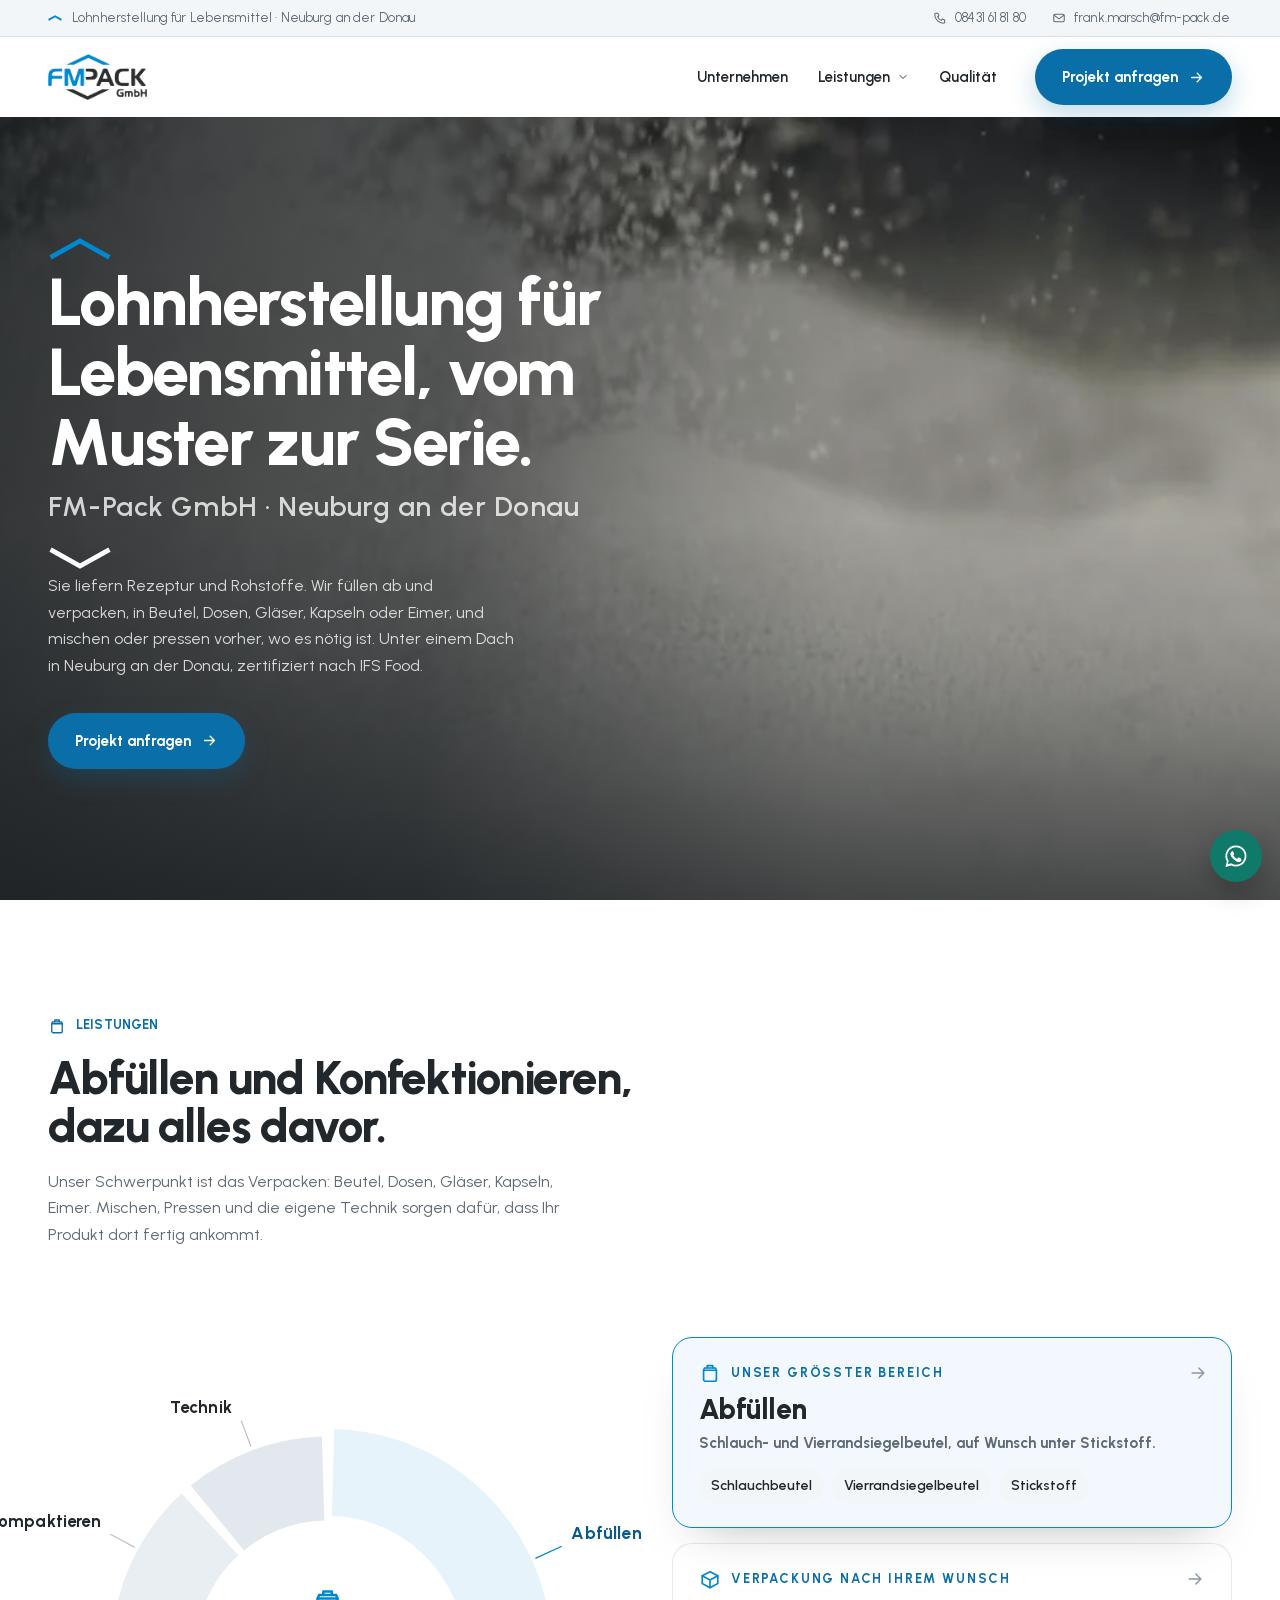
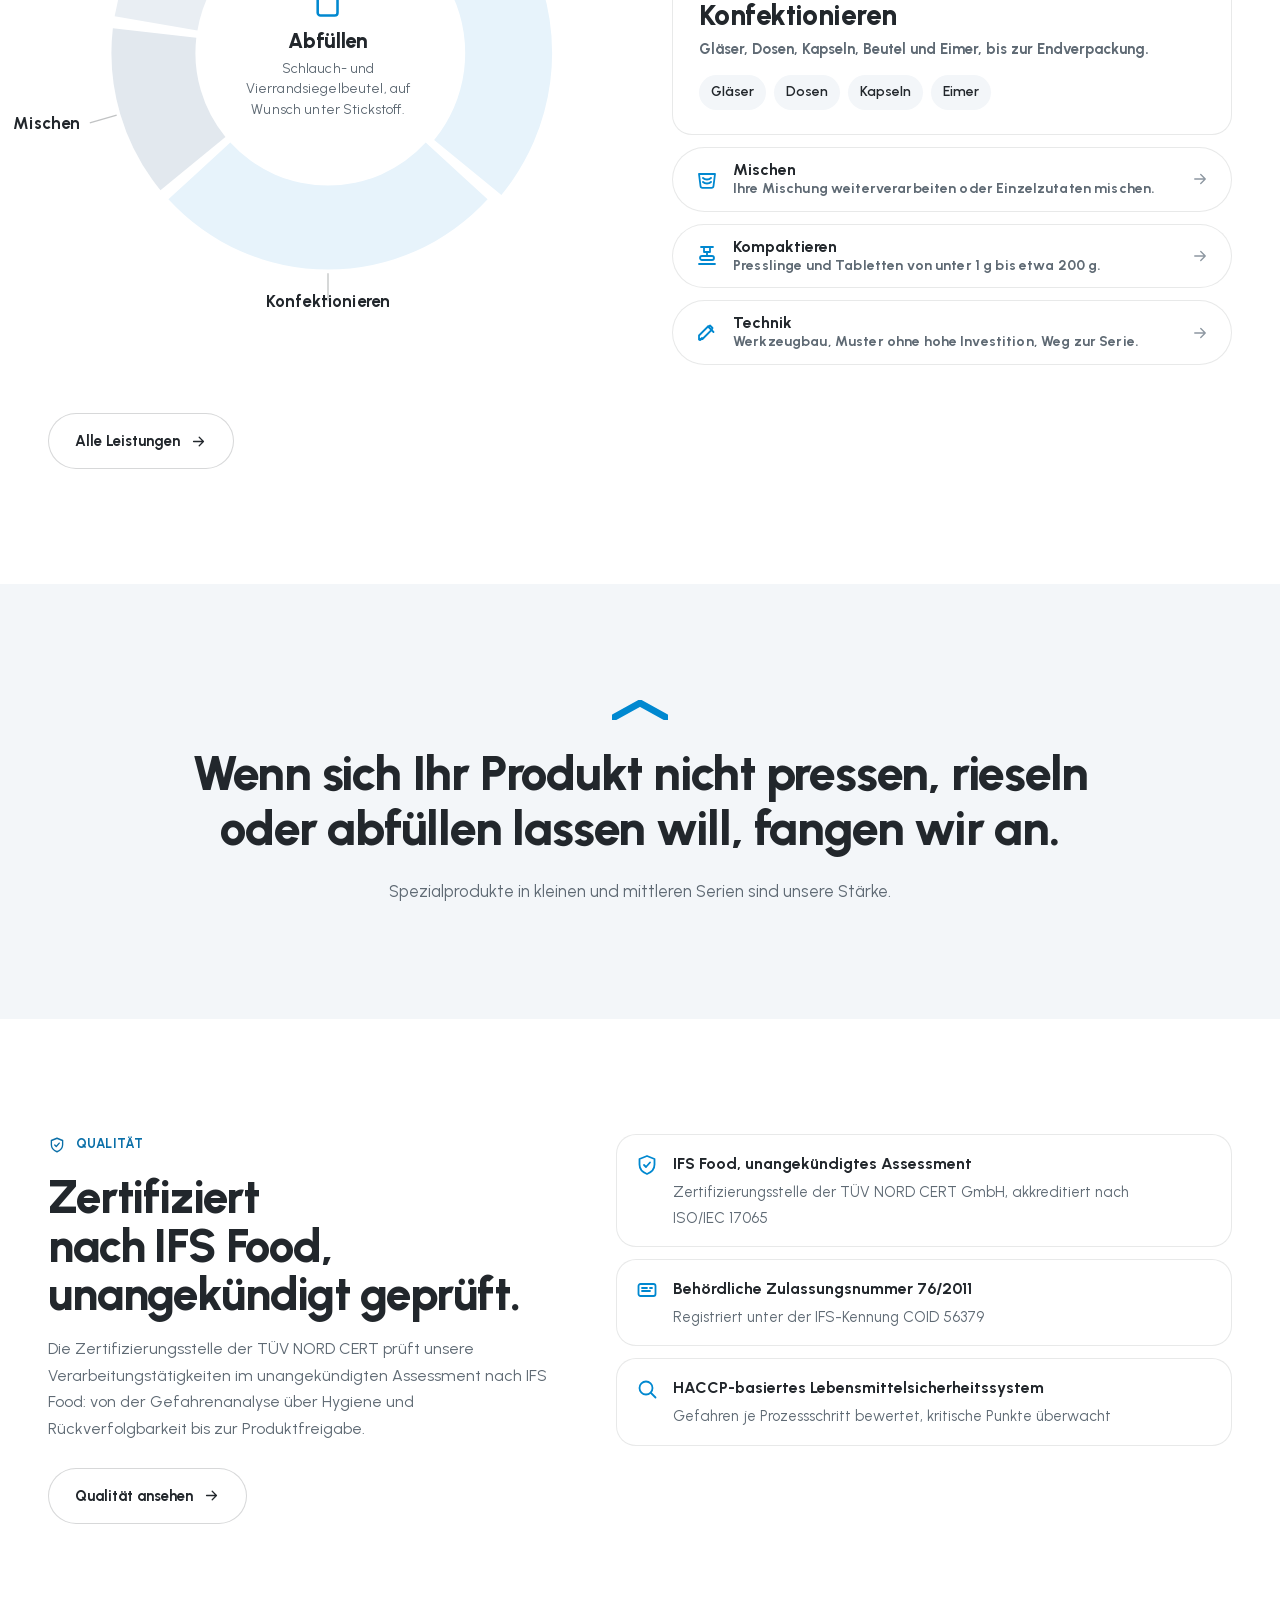
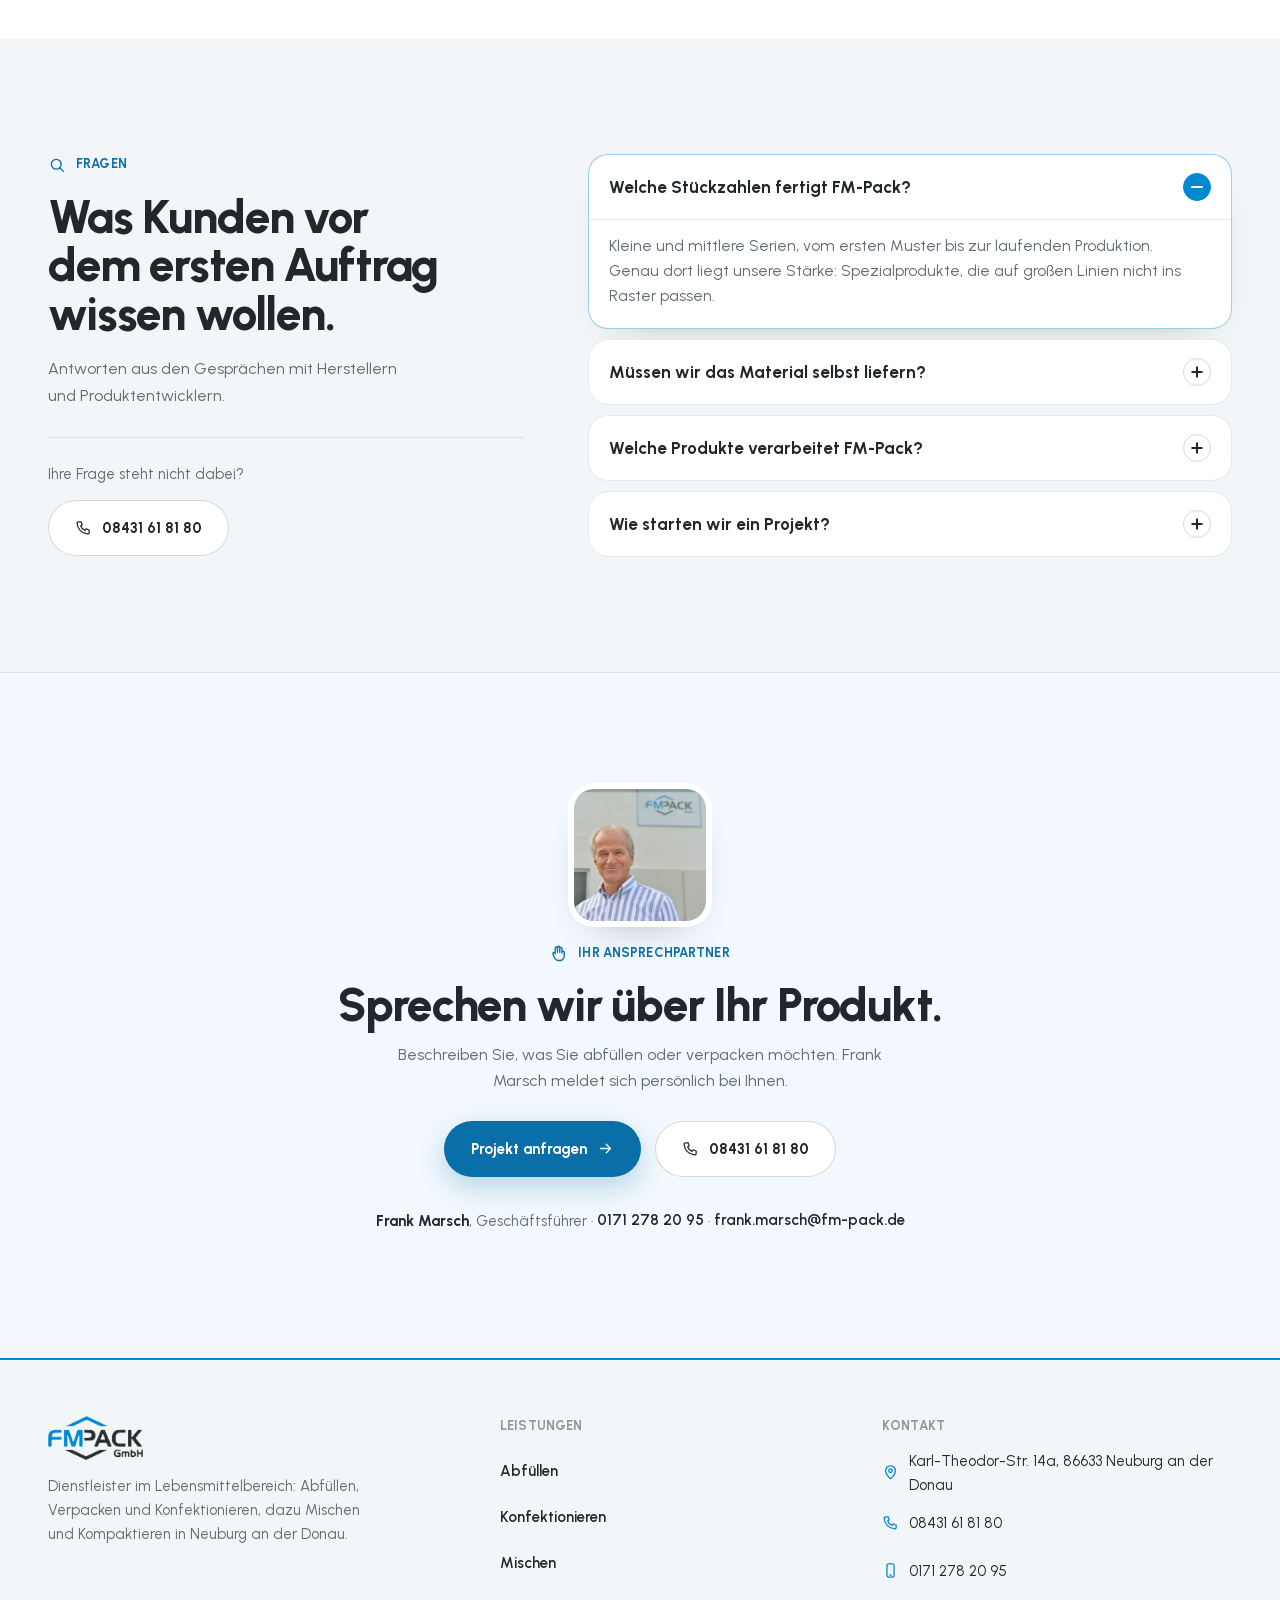
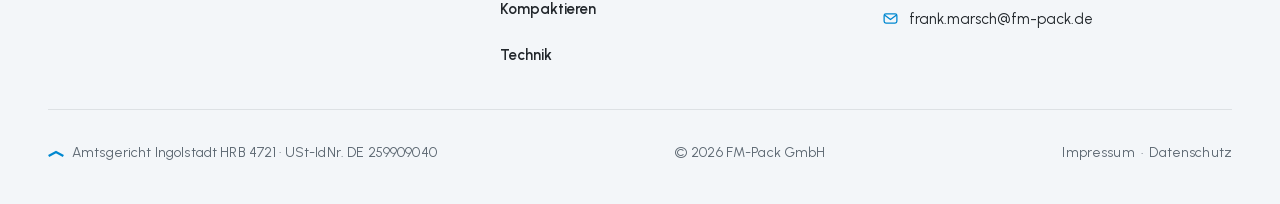
==== commit c5577b73: "Überarbeitung nach Besprechung: Schwerpunkt Abfüllen/Konfektionieren, Beschichten entfernt, Qualität" ====
--- a/index.html
+++ b/index.html
@@ -4,11 +4,11 @@
 <meta charset="UTF-8">
 <meta name="viewport" content="width=device-width, initial-scale=1.0">
 <title>Lohnhersteller für Lebensmittel in Neuburg an der Donau | FM-Pack</title>
-<meta name="description" content="FM-Pack GmbH: Kompaktieren, Beschichten, Mischen, Abfüllen und Konfektionieren von Lebensmitteln und Nahrungsergänzung. Vom Muster zur Serie, nach IFS Food.">
+<meta name="description" content="FM-Pack GmbH: Abfüllen, Verpacken und Konfektionieren von Lebensmitteln und Nahrungsergänzung, dazu Mischen und Kompaktieren. Zertifiziert nach IFS Food.">
 <meta name="robots" content="noindex,nofollow">
 <link rel="canonical" href="https://www.fmpack.de/">
 <meta property="og:title" content="Lohnhersteller für Lebensmittel in Neuburg an der Donau | FM-Pack">
-<meta property="og:description" content="FM-Pack GmbH: Kompaktieren, Beschichten, Mischen, Abfüllen und Konfektionieren von Lebensmitteln und Nahrungsergänzung. Vom Muster zur Serie, nach IFS Food.">
+<meta property="og:description" content="FM-Pack GmbH: Abfüllen, Verpacken und Konfektionieren von Lebensmitteln und Nahrungsergänzung, dazu Mischen und Kompaktieren. Zertifiziert nach IFS Food.">
 <meta property="og:type" content="website">
 <meta property="og:url" content="https://www.fmpack.de/">
 <meta property="og:image" content="https://www.fmpack.de/assets/img/team-fm-pack.jpg">
@@ -20,8 +20,8 @@
 <link rel="preload" href="assets/fonts/urbanist-600-latin.woff2" as="font" type="font/woff2" crossorigin>
 <link rel="preload" href="assets/fonts/urbanist-400-latin.woff2" as="font" type="font/woff2" crossorigin>
 <link rel="stylesheet" href="assets/fonts.css">
-<link rel="stylesheet" href="styles.css?v=4fbae4de">
-<script type="application/ld+json">{"@context": "https://schema.org", "@type": ["Organization", "LocalBusiness"], "name": "FM-Pack GmbH", "legalName": "FM-Pack GmbH", "vatID": "DE259909040", "url": "https://www.fmpack.de/", "telephone": "+49 8431 618180", "email": "frank.marsch@fm-pack.de", "image": "https://www.fmpack.de/assets/img/team-fm-pack.jpg", "logo": "https://www.fmpack.de/assets/img/logo.png", "founder": {"@type": "Person", "name": "Frank Marsch"}, "description": "Lohnhersteller im Lebensmittelbereich: Kompaktieren, Beschichten, Mischen, Abfüllen, Verpacken und Konfektionieren von nicht kühlpflichtigen Lebensmitteln.", "address": {"@type": "PostalAddress", "streetAddress": "Karl-Theodor-Str. 14a", "postalCode": "86633", "addressLocality": "Neuburg an der Donau", "addressRegion": "Bayern", "addressCountry": "DE"}, "geo": {"@type": "GeoCoordinates", "latitude": 48.7322, "longitude": 11.1871}, "knowsAbout": ["Kompaktieren", "Tablettieren", "Coating", "Abfüllen", "Mischen", "Konfektionieren", "Lohnherstellung Lebensmittel", "Nahrungsergänzungsmittel"]}</script><script type="application/ld+json">{"@context": "https://schema.org", "@type": "FAQPage", "mainEntity": [{"@type": "Question", "name": "Welche Stückzahlen fertigt FM-Pack?", "acceptedAnswer": {"@type": "Answer", "text": "Kleine und mittlere Serien, vom ersten Muster bis zur laufenden Produktion. Genau dort liegt unsere Stärke: Spezialprodukte, die auf großen Linien nicht ins Raster passen."}}, {"@type": "Question", "name": "Müssen wir das Material selbst liefern?", "acceptedAnswer": {"@type": "Answer", "text": "Ja. FM-Pack arbeitet als reiner Lohnhersteller: Sie liefern Rohstoffe und Packmittel, wir übernehmen Verarbeitung und Verpackung. Packmittel beschaffen und kennzeichnen wir auf Wunsch für Sie."}}, {"@type": "Question", "name": "Welche Produkte verarbeitet FM-Pack?", "acceptedAnswer": {"@type": "Answer", "text": "Nicht kühlpflichtige Lebensmittel: Getreideprodukte wie Müsli und Süßgebäck, Trockenprodukte wie Gewürze, Nahrungsergänzungsmittel und Energiegele. Verpackt in Gläser, Folien, Kapseln, Dosen, Beutel oder Eimer."}}, {"@type": "Question", "name": "Wie starten wir ein Projekt?", "acceptedAnswer": {"@type": "Answer", "text": "Mit einem Gespräch über Ihr Produkt. Danach stellen wir erste Muster her, kostengünstig und ohne eigene Anlageninvestition. Passt das Muster, planen wir gemeinsam die Serie."}}]}</script>
+<link rel="stylesheet" href="styles.css?v=a21b3a98">
+<script type="application/ld+json">{"@context": "https://schema.org", "@type": ["Organization", "LocalBusiness"], "name": "FM-Pack GmbH", "legalName": "FM-Pack GmbH", "vatID": "DE259909040", "url": "https://www.fmpack.de/", "telephone": "+49 8431 618180", "email": "frank.marsch@fm-pack.de", "image": "https://www.fmpack.de/assets/img/team-fm-pack.jpg", "logo": "https://www.fmpack.de/assets/img/logo.png", "founder": {"@type": "Person", "name": "Frank Marsch"}, "description": "Lohnhersteller im Lebensmittelbereich: Abfüllen, Verpacken und Konfektionieren, dazu Mischen und Kompaktieren von nicht kühlpflichtigen Lebensmitteln.", "address": {"@type": "PostalAddress", "streetAddress": "Karl-Theodor-Str. 14a", "postalCode": "86633", "addressLocality": "Neuburg an der Donau", "addressRegion": "Bayern", "addressCountry": "DE"}, "geo": {"@type": "GeoCoordinates", "latitude": 48.7322, "longitude": 11.1871}, "knowsAbout": ["Abfüllen", "Schlauchbeutel", "Vierrandsiegelbeutel", "Konfektionieren", "Verpacken", "Mischen", "Kompaktieren", "Lohnherstellung Lebensmittel", "Nahrungsergänzungsmittel"]}</script><script type="application/ld+json">{"@context": "https://schema.org", "@type": "FAQPage", "mainEntity": [{"@type": "Question", "name": "Welche Stückzahlen fertigt FM-Pack?", "acceptedAnswer": {"@type": "Answer", "text": "Kleine und mittlere Serien, vom ersten Muster bis zur laufenden Produktion. Genau dort liegt unsere Stärke: Spezialprodukte, die auf großen Linien nicht ins Raster passen."}}, {"@type": "Question", "name": "Müssen wir das Material selbst liefern?", "acceptedAnswer": {"@type": "Answer", "text": "Ja. FM-Pack arbeitet als reiner Lohnhersteller: Sie liefern Rohstoffe und Packmittel, wir übernehmen Verarbeitung und Verpackung. Packmittel beschaffen und kennzeichnen wir auf Wunsch für Sie."}}, {"@type": "Question", "name": "Welche Produkte verarbeitet FM-Pack?", "acceptedAnswer": {"@type": "Answer", "text": "Nicht kühlpflichtige Lebensmittel: Getreideprodukte wie Müsli und Süßgebäck, Trockenprodukte wie Gewürze, Nahrungsergänzungsmittel und Energiegele. Verpackt in Gläser, Folien, Kapseln, Dosen, Beutel oder Eimer."}}, {"@type": "Question", "name": "Wie starten wir ein Projekt?", "acceptedAnswer": {"@type": "Answer", "text": "Mit einem Gespräch über Ihr Produkt. Danach stellen wir erste Muster her, kostengünstig und ohne eigene Anlageninvestition. Passt das Muster, planen wir gemeinsam die Serie."}}]}</script>
 </head>
 <body>
 <a class="skip" href="#inhalt">Zum Inhalt</a>
@@ -32,63 +32,42 @@
   </div></div>
   <div class="wrap kopf">
     <a class="logo" href="./" aria-label="FM-Pack GmbH, Startseite"><img decoding="async" src="assets/opt/img-logo-480.webp" width="507" height="234" alt="FM-Pack GmbH"></a>
-    <nav class="haupt" aria-label="Hauptmenü"><a href="unternehmen">Unternehmen</a><div class="hat-menu"><a href="leistungen">Leistungen<svg class="ic pfeil-ab" viewBox="0 0 24 24" width="24" height="24" aria-hidden="true"><path d="m6 9 6 6 6-6"/></svg></a><div class="drop"><div class="drop-innen"><a href="mischen"><svg class="ic" viewBox="0 0 24 24" width="24" height="24" aria-hidden="true"><path d="M4 7h16l-1.5 12a2 2 0 0 1-2 1.8h-9a2 2 0 0 1-2-1.8z"/><path d="M8 11c2 2 6 2 8 0M8 15c2 2 6 2 8 0"/></svg><span>Mischen</span></a><a href="kompaktieren"><svg class="ic" viewBox="0 0 24 24" width="24" height="24" aria-hidden="true"><path d="M6 3h12M9 3v5h6V3"/><rect x="5" y="12" width="14" height="4" rx="2"/><path d="M12 8v4M4 20h16"/></svg><span>Kompaktieren</span></a><a href="beschichten"><svg class="ic" viewBox="0 0 24 24" width="24" height="24" aria-hidden="true"><circle cx="12" cy="12" r="8.5"/><circle cx="12" cy="12" r="5"/><path d="M12 3.5v3M12 17.5v3M3.5 12h3M17.5 12h3"/></svg><span>Beschichten</span></a><a href="abfuellen"><svg class="ic" viewBox="0 0 24 24" width="24" height="24" aria-hidden="true"><path d="M6 6.5h12l1 2.5v10a2 2 0 0 1-2 2H7a2 2 0 0 1-2-2V9z"/><path d="M5 9h14M9 6.5V4h6v2.5"/></svg><span>Abfüllen</span></a><a href="konfektionieren"><svg class="ic" viewBox="0 0 24 24" width="24" height="24" aria-hidden="true"><path d="M3.5 8.5 12 4l8.5 4.5V17L12 21.5 3.5 17z"/><path d="M3.5 8.5 12 13l8.5-4.5M12 13v8.5"/></svg><span>Konfektionieren</span></a><a href="technik"><svg class="ic" viewBox="0 0 24 24" width="24" height="24" aria-hidden="true"><path d="M4 14.5 13 5.5l2-1 2.5 2.5-1 2-9 9-3.5.5z"/><path d="m13 5.5 5.5 5.5M5 19l2-2"/></svg><span>Technik</span></a><a class="drop-alle" href="leistungen">Alle Leistungen <svg class="ic" viewBox="0 0 24 24" width="24" height="24" aria-hidden="true"><path d="M5 12h14M13 6l6 6-6 6"/></svg></a></div></div></div><a href="qualitaet-nachhaltigkeit">Qualität</a></nav>
+    <nav class="haupt" aria-label="Hauptmenü"><a href="unternehmen">Unternehmen</a><div class="hat-menu"><a href="leistungen">Leistungen<svg class="ic pfeil-ab" viewBox="0 0 24 24" width="24" height="24" aria-hidden="true"><path d="m6 9 6 6 6-6"/></svg></a><div class="drop"><div class="drop-innen"><a href="abfuellen"><svg class="ic" viewBox="0 0 24 24" width="24" height="24" aria-hidden="true"><path d="M6 6.5h12l1 2.5v10a2 2 0 0 1-2 2H7a2 2 0 0 1-2-2V9z"/><path d="M5 9h14M9 6.5V4h6v2.5"/></svg><span>Abfüllen</span></a><a href="konfektionieren"><svg class="ic" viewBox="0 0 24 24" width="24" height="24" aria-hidden="true"><path d="M3.5 8.5 12 4l8.5 4.5V17L12 21.5 3.5 17z"/><path d="M3.5 8.5 12 13l8.5-4.5M12 13v8.5"/></svg><span>Konfektionieren</span></a><a href="mischen"><svg class="ic" viewBox="0 0 24 24" width="24" height="24" aria-hidden="true"><path d="M4 7h16l-1.5 12a2 2 0 0 1-2 1.8h-9a2 2 0 0 1-2-1.8z"/><path d="M8 11c2 2 6 2 8 0M8 15c2 2 6 2 8 0"/></svg><span>Mischen</span></a><a href="kompaktieren"><svg class="ic" viewBox="0 0 24 24" width="24" height="24" aria-hidden="true"><path d="M6 3h12M9 3v5h6V3"/><rect x="5" y="12" width="14" height="4" rx="2"/><path d="M12 8v4M4 20h16"/></svg><span>Kompaktieren</span></a><a href="technik"><svg class="ic" viewBox="0 0 24 24" width="24" height="24" aria-hidden="true"><path d="M4 14.5 13 5.5l2-1 2.5 2.5-1 2-9 9-3.5.5z"/><path d="m13 5.5 5.5 5.5M5 19l2-2"/></svg><span>Technik</span></a><a class="drop-alle" href="leistungen">Alle Leistungen <svg class="ic" viewBox="0 0 24 24" width="24" height="24" aria-hidden="true"><path d="M5 12h14M13 6l6 6-6 6"/></svg></a></div></div></div><a href="qualitaet-nachhaltigkeit">Qualität</a></nav>
     <button class="menu-knopf" aria-label="Menü" aria-expanded="false"><span></span><span></span></button>
     <a class="btn btn-blau" href="kontakt"><span>Projekt anfragen</span><svg class="ic" viewBox="0 0 24 24" width="24" height="24" aria-hidden="true"><path d="M5 12h14M13 6l6 6-6 6"/></svg></a>
   </div>
 </header>
-<div class="menu-flaeche" hidden><a href="./">Start</a><a href="unternehmen">Unternehmen</a><a href="leistungen">Leistungen</a><div class="mob-leistungen"><a href="mischen"><svg class="ic" viewBox="0 0 24 24" width="24" height="24" aria-hidden="true"><path d="M4 7h16l-1.5 12a2 2 0 0 1-2 1.8h-9a2 2 0 0 1-2-1.8z"/><path d="M8 11c2 2 6 2 8 0M8 15c2 2 6 2 8 0"/></svg>Mischen</a><a href="kompaktieren"><svg class="ic" viewBox="0 0 24 24" width="24" height="24" aria-hidden="true"><path d="M6 3h12M9 3v5h6V3"/><rect x="5" y="12" width="14" height="4" rx="2"/><path d="M12 8v4M4 20h16"/></svg>Kompaktieren</a><a href="beschichten"><svg class="ic" viewBox="0 0 24 24" width="24" height="24" aria-hidden="true"><circle cx="12" cy="12" r="8.5"/><circle cx="12" cy="12" r="5"/><path d="M12 3.5v3M12 17.5v3M3.5 12h3M17.5 12h3"/></svg>Beschichten</a><a href="abfuellen"><svg class="ic" viewBox="0 0 24 24" width="24" height="24" aria-hidden="true"><path d="M6 6.5h12l1 2.5v10a2 2 0 0 1-2 2H7a2 2 0 0 1-2-2V9z"/><path d="M5 9h14M9 6.5V4h6v2.5"/></svg>Abfüllen</a><a href="konfektionieren"><svg class="ic" viewBox="0 0 24 24" width="24" height="24" aria-hidden="true"><path d="M3.5 8.5 12 4l8.5 4.5V17L12 21.5 3.5 17z"/><path d="M3.5 8.5 12 13l8.5-4.5M12 13v8.5"/></svg>Konfektionieren</a><a href="technik"><svg class="ic" viewBox="0 0 24 24" width="24" height="24" aria-hidden="true"><path d="M4 14.5 13 5.5l2-1 2.5 2.5-1 2-9 9-3.5.5z"/><path d="m13 5.5 5.5 5.5M5 19l2-2"/></svg>Technik</a></div><a href="qualitaet-nachhaltigkeit">Qualität &amp; Nachhaltigkeit</a><a class="cta" href="kontakt">Projekt anfragen</a></div>
+<div class="menu-flaeche" hidden><a href="./">Start</a><a href="unternehmen">Unternehmen</a><a href="leistungen">Leistungen</a><div class="mob-leistungen"><a href="abfuellen"><svg class="ic" viewBox="0 0 24 24" width="24" height="24" aria-hidden="true"><path d="M6 6.5h12l1 2.5v10a2 2 0 0 1-2 2H7a2 2 0 0 1-2-2V9z"/><path d="M5 9h14M9 6.5V4h6v2.5"/></svg>Abfüllen</a><a href="konfektionieren"><svg class="ic" viewBox="0 0 24 24" width="24" height="24" aria-hidden="true"><path d="M3.5 8.5 12 4l8.5 4.5V17L12 21.5 3.5 17z"/><path d="M3.5 8.5 12 13l8.5-4.5M12 13v8.5"/></svg>Konfektionieren</a><a href="mischen"><svg class="ic" viewBox="0 0 24 24" width="24" height="24" aria-hidden="true"><path d="M4 7h16l-1.5 12a2 2 0 0 1-2 1.8h-9a2 2 0 0 1-2-1.8z"/><path d="M8 11c2 2 6 2 8 0M8 15c2 2 6 2 8 0"/></svg>Mischen</a><a href="kompaktieren"><svg class="ic" viewBox="0 0 24 24" width="24" height="24" aria-hidden="true"><path d="M6 3h12M9 3v5h6V3"/><rect x="5" y="12" width="14" height="4" rx="2"/><path d="M12 8v4M4 20h16"/></svg>Kompaktieren</a><a href="technik"><svg class="ic" viewBox="0 0 24 24" width="24" height="24" aria-hidden="true"><path d="M4 14.5 13 5.5l2-1 2.5 2.5-1 2-9 9-3.5.5z"/><path d="m13 5.5 5.5 5.5M5 19l2-2"/></svg>Technik</a></div><a href="qualitaet-nachhaltigkeit">Qualität &amp; Nachhaltigkeit</a><a class="cta" href="kontakt">Projekt anfragen</a></div>
 <main id="inhalt">
-<div class="hero"><div class="hero-film"><video poster="assets/opt/video-hero-kompaktieren-poster-960.webp" muted loop playsinline autoplay preload="metadata" aria-hidden="true"><source src="assets/opt/video-hero-kompaktieren-m.mp4" media="(max-width: 760px)" type="video/mp4"><source src="assets/opt/video-hero-kompaktieren.mp4" type="video/mp4"></video></div><div class="wrap hero-inhalt">
+<div class="hero"><div class="hero-film"><video poster="assets/opt/video-hero-leistungen-poster-960.webp" muted loop playsinline autoplay preload="metadata" aria-hidden="true"><source src="assets/opt/video-hero-leistungen-m.mp4" media="(max-width: 760px)" type="video/mp4"><source src="assets/opt/video-hero-leistungen.mp4" type="video/mp4"></video></div><div class="wrap hero-inhalt">
     <div class="klammer"><svg class="winkel k-oben" viewBox="0 0 100 34" aria-hidden="true" width="64" height="22"><polyline points="4,30 50,4.5 96,30"/></svg><svg class="winkel k-unten" viewBox="0 0 100 34" aria-hidden="true" width="64" height="22"><polyline points="4,30 50,4.5 96,30"/></svg>
       <h1>Lohnherstellung für Lebensmittel, vom Muster zur&nbsp;Serie.<span class="h1-ort">FM-Pack GmbH · Neuburg an der Donau</span></h1>
     </div>
-    <p class="sub">Sie liefern das Produkt, wir pressen, beschichten, mischen, füllen ab und verpacken es. Alles unter einem Dach in Neuburg an der Donau, nach IFS Food.</p>
+    <p class="sub">Sie liefern Rezeptur und Rohstoffe. Wir füllen ab und verpacken, in Beutel, Dosen, Gläser, Kapseln oder Eimer, und mischen oder pressen vorher, wo es nötig ist. Unter einem Dach in Neuburg an der Donau, zertifiziert nach IFS Food.</p>
     <div class="hero-cta"><a class="btn btn-blau" href="kontakt"><span>Projekt anfragen</span><svg class="ic" viewBox="0 0 24 24" width="24" height="24" aria-hidden="true"><path d="M5 12h14M13 6l6 6-6 6"/></svg></a></div>
   </div></div>
 
 <section class="ring-sektion"><div class="wrap">
-  <div class="ring-kopf rev"><div><div class="kopfzeile  "><span class="kicker"><svg class="ic" viewBox="0 0 24 24" width="24" height="24" aria-hidden="true"><path d="M20 12a8 8 0 1 1-2.3-5.7"/><path d="M20 4v4h-4"/></svg>Leistungen</span><h2>Alles, was Ihr Produkt bis zur Verpackung braucht.</h2><p class=sub>Sechs Schritte unter einem Dach in Neuburg. Jeder einzeln buchbar, zusammen eine Produktionskette.</p></div></div>
-    <a class="btn btn-linie" href="leistungen"><span>Alle Leistungen</span><svg class="ic" viewBox="0 0 24 24" width="24" height="24" aria-hidden="true"><path d="M5 12h14M13 6l6 6-6 6"/></svg></a></div>
-  <div><div class="ring-buehne rev rev-1"><svg viewBox="0 0 600 600" aria-label="Leistungsring: Mischen, Kompaktieren, Beschichten, Abfüllen, Konfektionieren, Technik"><g class="seg" tabindex="0" role="link" aria-label="Mischen" data-href="mischen" data-name="Mischen" data-satz="Vorgefertigte Mischungen verarbeiten oder technisch mischen." data-icon='<path d="M4 7h16l-1.5 12a2 2 0 0 1-2 1.8h-9a2 2 0 0 1-2-1.8z"/><path d="M8 11c2 2 6 2 8 0M8 15c2 2 6 2 8 0"/>'><path d="M309.7 68.2A232 232 0 0 1 495.9 175.7L419.9 223.9A142 142 0 0 0 305.9 158.1Z"/><line x1="418.0" y1="95.6" x2="433.0" y2="69.6"/><text x="443.0" y="61.6" text-anchor="start">Mischen</text></g><g class="seg" tabindex="0" role="link" aria-label="Kompaktieren" data-href="kompaktieren" data-name="Kompaktieren" data-satz="Presslinge und Tabletten von unter 1 g bis etwa 200 g." data-icon='<path d="M6 3h12M9 3v5h6V3"/><rect x="5" y="12" width="14" height="4" rx="2"/><path d="M12 8v4M4 20h16"/>'><path d="M505.6 192.5A232 232 0 0 1 505.6 407.5L425.8 365.8A142 142 0 0 0 425.8 234.2Z"/><line x1="536.0" y1="300.0" x2="566.0" y2="300.0"/><text x="576.0" y="306.0" text-anchor="start">Kompaktieren</text></g><g class="seg" tabindex="0" role="link" aria-label="Beschichten" data-href="beschichten" data-name="Beschichten" data-satz="Schutz- oder Geschmacksfilm in der Coatinganlage." data-icon='<circle cx="12" cy="12" r="8.5"/><circle cx="12" cy="12" r="5"/><path d="M12 3.5v3M12 17.5v3M3.5 12h3M17.5 12h3"/>'><path d="M495.9 424.3A232 232 0 0 1 309.7 531.8L305.9 441.9A142 142 0 0 0 419.9 376.1Z"/><line x1="418.0" y1="504.4" x2="433.0" y2="530.4"/><text x="443.0" y="536.4" text-anchor="start">Beschichten</text></g><g class="seg" tabindex="0" role="link" aria-label="Abfüllen" data-href="abfuellen" data-name="Abfüllen" data-satz="Schlauchbeutel und Vierrandsiegelbeutel, auf Wunsch unter Stickstoff." data-icon='<path d="M6 6.5h12l1 2.5v10a2 2 0 0 1-2 2H7a2 2 0 0 1-2-2V9z"/><path d="M5 9h14M9 6.5V4h6v2.5"/>'><path d="M290.3 531.8A232 232 0 0 1 104.1 424.3L180.1 376.1A142 142 0 0 0 294.1 441.9Z"/><line x1="182.0" y1="504.4" x2="167.0" y2="530.4"/><text x="157.0" y="536.4" text-anchor="end">Abfüllen</text></g><g class="seg" tabindex="0" role="link" aria-label="Konfektionieren" data-href="konfektionieren" data-name="Konfektionieren" data-satz="Vom Muster bis zur marktgerechten Endverpackung." data-icon='<path d="M3.5 8.5 12 4l8.5 4.5V17L12 21.5 3.5 17z"/><path d="M3.5 8.5 12 13l8.5-4.5M12 13v8.5"/>'><path d="M94.4 407.5A232 232 0 0 1 94.4 192.5L174.2 234.2A142 142 0 0 0 174.2 365.8Z"/><line x1="64.0" y1="300.0" x2="34.0" y2="300.0"/><text x="24.0" y="306.0" text-anchor="end">Konfektionieren</text></g><g class="seg" tabindex="0" role="link" aria-label="Technik" data-href="technik" data-name="Technik" data-satz="Werkzeugbau, Muster ohne hohe Investition, Weg zur Serie." data-icon='<path d="M4 14.5 13 5.5l2-1 2.5 2.5-1 2-9 9-3.5.5z"/><path d="m13 5.5 5.5 5.5M5 19l2-2"/>'><path d="M104.1 175.7A232 232 0 0 1 290.3 68.2L294.1 158.1A142 142 0 0 0 180.1 223.9Z"/><line x1="182.0" y1="95.6" x2="167.0" y2="69.6"/><text x="157.0" y="61.6" text-anchor="end">Technik</text></g></svg>
+  <div class="ring-kopf rev"><div class="kopfzeile  "><span class="kicker"><svg class="ic" viewBox="0 0 24 24" width="24" height="24" aria-hidden="true"><path d="M6 6.5h12l1 2.5v10a2 2 0 0 1-2 2H7a2 2 0 0 1-2-2V9z"/><path d="M5 9h14M9 6.5V4h6v2.5"/></svg>Leistungen</span><h2>Abfüllen und Konfektionieren, dazu alles&nbsp;davor.</h2><p class=sub>Unser Schwerpunkt ist das Verpacken: Beutel, Dosen, Gläser, Kapseln, Eimer. Mischen, Pressen und die eigene Technik sorgen dafür, dass Ihr Produkt dort fertig ankommt.</p></div></div>
+  <div class="ring-feld"><div class="ring-buehne rev"><svg viewBox="0 0 600 600" aria-label="Leistungsring: Abfüllen, Konfektionieren, Mischen, Kompaktieren, Technik"><g class="seg schwer" tabindex="0" role="link" aria-label="Abfüllen" data-href="abfuellen" data-name="Abfüllen" data-satz="Schlauch- und Vierrandsiegelbeutel, auf Wunsch unter Stickstoff." data-icon='<path d="M6 6.5h12l1 2.5v10a2 2 0 0 1-2 2H7a2 2 0 0 1-2-2V9z"/><path d="M5 9h14M9 6.5V4h6v2.5"/>'><path d="M306.5 68.1A232 232 0 0 1 479.5 447.0L409.9 390.0A142 142 0 0 0 304.0 158.1Z"/><line x1="514.7" y1="202.0" x2="542.0" y2="189.5"/><text x="552.0" y="181.5" text-anchor="start">Abfüllen</text></g><g class="seg schwer" tabindex="0" role="link" aria-label="Konfektionieren" data-href="konfektionieren" data-name="Konfektionieren" data-satz="Gläser, Dosen, Kapseln, Beutel und Eimer, bis zur Endverpackung." data-icon='<path d="M3.5 8.5 12 4l8.5 4.5V17L12 21.5 3.5 17z"/><path d="M3.5 8.5 12 13l8.5-4.5M12 13v8.5"/>'><path d="M471.0 456.8A232 232 0 0 1 129.0 456.8L195.3 396.0A142 142 0 0 0 404.7 396.0Z"/><line x1="300.0" y1="536.0" x2="300.0" y2="566.0"/><text x="300.0" y="572.0" text-anchor="middle">Konfektionieren</text></g><g class="seg" tabindex="0" role="link" aria-label="Mischen" data-href="mischen" data-name="Mischen" data-satz="Ihre Mischung weiterverarbeiten oder Einzelzutaten mischen." data-icon='<path d="M4 7h16l-1.5 12a2 2 0 0 1-2 1.8h-9a2 2 0 0 1-2-1.8z"/><path d="M8 11c2 2 6 2 8 0M8 15c2 2 6 2 8 0"/>'><path d="M120.5 447.0A232 232 0 0 1 69.5 273.4L158.9 283.7A142 142 0 0 0 190.1 390.0Z"/><line x1="73.6" y1="366.5" x2="44.8" y2="374.9"/><text x="34.8" y="380.9" text-anchor="end">Mischen</text></g><g class="seg" tabindex="0" role="link" aria-label="Kompaktieren" data-href="kompaktieren" data-name="Kompaktieren" data-satz="Presslinge und Tabletten von unter 1 g bis etwa 200 g." data-icon='<path d="M6 3h12M9 3v5h6V3"/><rect x="5" y="12" width="14" height="4" rx="2"/><path d="M12 8v4M4 20h16"/>'><path d="M71.4 260.6A232 232 0 0 1 143.2 129.0L204.0 195.3A142 142 0 0 0 160.1 275.9Z"/><line x1="92.9" y1="186.9" x2="66.5" y2="172.5"/><text x="56.5" y="164.5" text-anchor="end">Kompaktieren</text></g><g class="seg" tabindex="0" role="link" aria-label="Technik" data-href="technik" data-name="Technik" data-satz="Werkzeugbau, Muster ohne hohe Investition, Weg zur Serie." data-icon='<path d="M4 14.5 13 5.5l2-1 2.5 2.5-1 2-9 9-3.5.5z"/><path d="m13 5.5 5.5 5.5M5 19l2-2"/>'><path d="M153.0 120.5A232 232 0 0 1 293.5 68.1L296.0 158.1A142 142 0 0 0 210.0 190.1Z"/><line x1="217.5" y1="78.9" x2="207.0" y2="50.8"/><text x="197.0" y="42.8" text-anchor="end">Technik</text></g></svg>
   <div class="ring-mitte"><svg class="ic" viewBox="0 0 24 24" width="34" height="34" aria-hidden="true"></svg><b></b><p></p></div></div>
-  <div class="ring-liste rev rev-2"><a href="mischen"><svg class="ic" viewBox="0 0 24 24" width="24" height="24" aria-hidden="true"><path d="M4 7h16l-1.5 12a2 2 0 0 1-2 1.8h-9a2 2 0 0 1-2-1.8z"/><path d="M8 11c2 2 6 2 8 0M8 15c2 2 6 2 8 0"/></svg>Mischen<svg class="ic pf" viewBox="0 0 24 24" width="24" height="24" aria-hidden="true"><path d="M5 12h14M13 6l6 6-6 6"/></svg></a><a href="kompaktieren"><svg class="ic" viewBox="0 0 24 24" width="24" height="24" aria-hidden="true"><path d="M6 3h12M9 3v5h6V3"/><rect x="5" y="12" width="14" height="4" rx="2"/><path d="M12 8v4M4 20h16"/></svg>Kompaktieren<svg class="ic pf" viewBox="0 0 24 24" width="24" height="24" aria-hidden="true"><path d="M5 12h14M13 6l6 6-6 6"/></svg></a><a href="beschichten"><svg class="ic" viewBox="0 0 24 24" width="24" height="24" aria-hidden="true"><circle cx="12" cy="12" r="8.5"/><circle cx="12" cy="12" r="5"/><path d="M12 3.5v3M12 17.5v3M3.5 12h3M17.5 12h3"/></svg>Beschichten<svg class="ic pf" viewBox="0 0 24 24" width="24" height="24" aria-hidden="true"><path d="M5 12h14M13 6l6 6-6 6"/></svg></a><a href="abfuellen"><svg class="ic" viewBox="0 0 24 24" width="24" height="24" aria-hidden="true"><path d="M6 6.5h12l1 2.5v10a2 2 0 0 1-2 2H7a2 2 0 0 1-2-2V9z"/><path d="M5 9h14M9 6.5V4h6v2.5"/></svg>Abfüllen<svg class="ic pf" viewBox="0 0 24 24" width="24" height="24" aria-hidden="true"><path d="M5 12h14M13 6l6 6-6 6"/></svg></a><a href="konfektionieren"><svg class="ic" viewBox="0 0 24 24" width="24" height="24" aria-hidden="true"><path d="M3.5 8.5 12 4l8.5 4.5V17L12 21.5 3.5 17z"/><path d="M3.5 8.5 12 13l8.5-4.5M12 13v8.5"/></svg>Konfektionieren<svg class="ic pf" viewBox="0 0 24 24" width="24" height="24" aria-hidden="true"><path d="M5 12h14M13 6l6 6-6 6"/></svg></a><a href="technik"><svg class="ic" viewBox="0 0 24 24" width="24" height="24" aria-hidden="true"><path d="M4 14.5 13 5.5l2-1 2.5 2.5-1 2-9 9-3.5.5z"/><path d="m13 5.5 5.5 5.5M5 19l2-2"/></svg>Technik<svg class="ic pf" viewBox="0 0 24 24" width="24" height="24" aria-hidden="true"><path d="M5 12h14M13 6l6 6-6 6"/></svg></a></div></div>
+  <div class="ring-liste rev rev-1"><a class="schwerpunkt" href="abfuellen"><span class="sp-kopf"><svg class="ic" viewBox="0 0 24 24" width="24" height="24" aria-hidden="true"><path d="M6 6.5h12l1 2.5v10a2 2 0 0 1-2 2H7a2 2 0 0 1-2-2V9z"/><path d="M5 9h14M9 6.5V4h6v2.5"/></svg><small>Unser größter Bereich</small><svg class="ic pf" viewBox="0 0 24 24" width="24" height="24" aria-hidden="true"><path d="M5 12h14M13 6l6 6-6 6"/></svg></span><b>Abfüllen</b><p>Schlauch- und Vierrandsiegelbeutel, auf Wunsch unter Stickstoff.</p><span class="sp-tags"><i>Schlauchbeutel</i><i>Vierrandsiegelbeutel</i><i>Stickstoff</i></span></a><a class="schwerpunkt" href="konfektionieren"><span class="sp-kopf"><svg class="ic" viewBox="0 0 24 24" width="24" height="24" aria-hidden="true"><path d="M3.5 8.5 12 4l8.5 4.5V17L12 21.5 3.5 17z"/><path d="M3.5 8.5 12 13l8.5-4.5M12 13v8.5"/></svg><small>Verpackung nach Ihrem Wunsch</small><svg class="ic pf" viewBox="0 0 24 24" width="24" height="24" aria-hidden="true"><path d="M5 12h14M13 6l6 6-6 6"/></svg></span><b>Konfektionieren</b><p>Gläser, Dosen, Kapseln, Beutel und Eimer, bis zur Endverpackung.</p><span class="sp-tags"><i>Gläser</i><i>Dosen</i><i>Kapseln</i><i>Eimer</i></span></a><a class="dazu" href="mischen"><svg class="ic" viewBox="0 0 24 24" width="24" height="24" aria-hidden="true"><path d="M4 7h16l-1.5 12a2 2 0 0 1-2 1.8h-9a2 2 0 0 1-2-1.8z"/><path d="M8 11c2 2 6 2 8 0M8 15c2 2 6 2 8 0"/></svg><span><b>Mischen</b><small>Ihre Mischung weiterverarbeiten oder Einzelzutaten mischen.</small></span><svg class="ic pf" viewBox="0 0 24 24" width="24" height="24" aria-hidden="true"><path d="M5 12h14M13 6l6 6-6 6"/></svg></a><a class="dazu" href="kompaktieren"><svg class="ic" viewBox="0 0 24 24" width="24" height="24" aria-hidden="true"><path d="M6 3h12M9 3v5h6V3"/><rect x="5" y="12" width="14" height="4" rx="2"/><path d="M12 8v4M4 20h16"/></svg><span><b>Kompaktieren</b><small>Presslinge und Tabletten von unter 1 g bis etwa 200 g.</small></span><svg class="ic pf" viewBox="0 0 24 24" width="24" height="24" aria-hidden="true"><path d="M5 12h14M13 6l6 6-6 6"/></svg></a><a class="dazu" href="technik"><svg class="ic" viewBox="0 0 24 24" width="24" height="24" aria-hidden="true"><path d="M4 14.5 13 5.5l2-1 2.5 2.5-1 2-9 9-3.5.5z"/><path d="m13 5.5 5.5 5.5M5 19l2-2"/></svg><span><b>Technik</b><small>Werkzeugbau, Muster ohne hohe Investition, Weg zur Serie.</small></span><svg class="ic pf" viewBox="0 0 24 24" width="24" height="24" aria-hidden="true"><path d="M5 12h14M13 6l6 6-6 6"/></svg></a></div></div>
+  <div class="rev"><a class="btn btn-linie" href="leistungen"><span>Alle Leistungen</span><svg class="ic" viewBox="0 0 24 24" width="24" height="24" aria-hidden="true"><path d="M5 12h14M13 6l6 6-6 6"/></svg></a></div>
 </div></section>
 
-<section class="grau"><div class="wrap">
-  <div class="kopfzeile  rev"><span class="kicker"><svg class="ic" viewBox="0 0 24 24" width="24" height="24" aria-hidden="true"><rect x="3" y="7" width="5" height="10" rx="1"/><rect x="9.5" y="7" width="5" height="10" rx="1"/><rect x="16" y="7" width="5" height="10" rx="1"/></svg>Die Kette</span><h2>Vom Pulver zum fertigen&nbsp;Produkt.</h2><p class=sub>Ihr Produkt durchläuft bei uns jede Station, die es braucht, und keine, die es nicht braucht.</p></div>
-  <div class="kette rev"><div class="kette-spur"><a class="station" href="mischen"><span class="nr">01</span><span class="klammer-klein" aria-hidden="true"><svg class="winkel k-oben" viewBox="0 0 100 34" aria-hidden="true" width="64" height="22"><polyline points="4,30 50,4.5 96,30"/></svg><svg class="winkel k-unten" viewBox="0 0 100 34" aria-hidden="true" width="64" height="22"><polyline points="4,30 50,4.5 96,30"/></svg></span><svg class="produkt" viewBox="0 0 100 100" width="88" height="88" fill="none" stroke="currentColor" stroke-width="3.2" stroke-linecap="round" stroke-linejoin="round" aria-hidden="true"><g class="fliesst"><circle cx="34" cy="26" r="3"/><circle cx="52" cy="18" r="2.6"/><circle cx="66" cy="30" r="3"/><circle cx="46" cy="38" r="2.4"/></g><path d="M14 78c8-22 24-34 36-34s28 12 36 34z"/><path d="M26 78c5-10 14-18 24-18s19 8 24 18"/></svg><b>Mischen</b><small>Pulver und Zutaten werden gemischt</small></a><a class="station" href="kompaktieren"><span class="nr">02</span><span class="klammer-klein" aria-hidden="true"><svg class="winkel k-oben" viewBox="0 0 100 34" aria-hidden="true" width="64" height="22"><polyline points="4,30 50,4.5 96,30"/></svg><svg class="winkel k-unten" viewBox="0 0 100 34" aria-hidden="true" width="64" height="22"><polyline points="4,30 50,4.5 96,30"/></svg></span><svg class="produkt" viewBox="0 0 100 100" width="88" height="88" fill="none" stroke="currentColor" stroke-width="3.2" stroke-linecap="round" stroke-linejoin="round" aria-hidden="true"><path d="M30 10h40M40 10v12h20V10"/><path d="M50 22v12"/><rect x="22" y="36" width="56" height="10" rx="5"/><ellipse class="atmet" cx="50" cy="68" rx="24" ry="9"/><path d="M26 68v8c0 5 10.7 9 24 9s24-4 24-9v-8"/></svg><b>Kompaktieren</b><small>Das Pulver wird zum Pressling</small></a><a class="station" href="beschichten"><span class="nr">03</span><span class="klammer-klein" aria-hidden="true"><svg class="winkel k-oben" viewBox="0 0 100 34" aria-hidden="true" width="64" height="22"><polyline points="4,30 50,4.5 96,30"/></svg><svg class="winkel k-unten" viewBox="0 0 100 34" aria-hidden="true" width="64" height="22"><polyline points="4,30 50,4.5 96,30"/></svg></span><svg class="produkt" viewBox="0 0 100 100" width="88" height="88" fill="none" stroke="currentColor" stroke-width="3.2" stroke-linecap="round" stroke-linejoin="round" aria-hidden="true"><ellipse cx="50" cy="56" rx="26" ry="11"/><path d="M24 56v8c0 6 11.6 11 26 11s26-5 26-11v-8"/><ellipse class="rotiert" cx="50" cy="56" rx="36" ry="21" stroke-dasharray="6 7"/><path d="M50 12v9M38 16l3 8M62 16l-3 8"/></svg><b>Beschichten</b><small>Der Pressling bekommt seinen Film</small></a><a class="station" href="abfuellen"><span class="nr">04</span><span class="klammer-klein" aria-hidden="true"><svg class="winkel k-oben" viewBox="0 0 100 34" aria-hidden="true" width="64" height="22"><polyline points="4,30 50,4.5 96,30"/></svg><svg class="winkel k-unten" viewBox="0 0 100 34" aria-hidden="true" width="64" height="22"><polyline points="4,30 50,4.5 96,30"/></svg></span><svg class="produkt" viewBox="0 0 100 100" width="88" height="88" fill="none" stroke="currentColor" stroke-width="3.2" stroke-linecap="round" stroke-linejoin="round" aria-hidden="true"><path d="M30 24h40l3 8v46a4 4 0 0 1-4 4H31a4 4 0 0 1-4-4V32z"/><path d="M27 32h46"/><path d="M38 24v-6h24v6"/><path class="atmet" d="M40 52h20M40 62h20"/></svg><b>Abfüllen</b><small>Das Produkt kommt in den Beutel</small></a><a class="station" href="konfektionieren"><span class="nr">05</span><span class="klammer-klein" aria-hidden="true"><svg class="winkel k-oben" viewBox="0 0 100 34" aria-hidden="true" width="64" height="22"><polyline points="4,30 50,4.5 96,30"/></svg><svg class="winkel k-unten" viewBox="0 0 100 34" aria-hidden="true" width="64" height="22"><polyline points="4,30 50,4.5 96,30"/></svg></span><svg class="produkt" viewBox="0 0 100 100" width="88" height="88" fill="none" stroke="currentColor" stroke-width="3.2" stroke-linecap="round" stroke-linejoin="round" aria-hidden="true"><path d="M18 36 50 20l32 16v34L50 86 18 70z"/><path d="M18 36l32 16 32-16M50 52v34"/><path d="M50 20 34 44M50 20l16 24"/></svg><b>Konfektionieren</b><small>Fertig verpackt, bereit für den Markt</small></a></div></div>
-</div></section>
-
-<section class="statement"><div class="wrap">
-  <h2>Wenn sich Ihr Produkt nicht pressen, rieseln oder abfüllen lassen will, fangen wir&nbsp;an.</h2>
-  <p class="quelle"><svg class="winkel " viewBox="0 0 100 34" aria-hidden="true" width="64" height="22"><polyline points="4,30 50,4.5 96,30"/></svg>Der Anspruch hinter jeder Anfrage: Spezialprodukte sind unsere Stärke.</p>
+<section class="leitsatz"><div class="wrap">
+  <svg class="winkel leitsatz-winkel" viewBox="0 0 100 34" aria-hidden="true" width="64" height="22"><polyline points="4,30 50,4.5 96,30"/></svg>
+  <p class="leitsatz-text">Wenn sich Ihr Produkt nicht pressen, rieseln oder abfüllen lassen will, fangen wir an.</p>
+  <p class="quelle">Spezialprodukte in kleinen und mittleren Serien sind unsere Stärke.</p>
 </div></section>
 
 <section><div class="wrap">
-  <div class="band-foto rev"><img fetchpriority="low" srcset="assets/opt/img-team-fm-pack-640.webp 640w, assets/opt/img-team-fm-pack-960.webp 960w, assets/opt/img-team-fm-pack-1020.webp 1020w" sizes="(max-width: 760px) 100vw, 70vw" src="assets/opt/img-team-fm-pack-1020.webp" alt="Das Team der FM-Pack GmbH in Arbeitskleidung mit Haarschutz, Neuburg an der Donau" width="1020" height="297" decoding=async><span class="klammer-bild" aria-hidden="true"><svg class="winkel k-oben" viewBox="0 0 100 34" aria-hidden="true" width="64" height="22"><polyline points="4,30 50,4.5 96,30"/></svg><svg class="winkel k-unten" viewBox="0 0 100 34" aria-hidden="true" width="64" height="22"><polyline points="4,30 50,4.5 96,30"/></svg></span></div><div class="band-text"><div class="rev"><span class="kicker"><svg class="ic" viewBox="0 0 24 24" width="24" height="24" aria-hidden="true"><path d="M12 3 4.5 6v5.5c0 4.4 3.2 7.8 7.5 9.5 4.3-1.7 7.5-5.1 7.5-9.5V6L12 3z"/><path d="m9 12 2 2 4-4.5"/></svg>Qualität</span><h2>Sauber, hygienisch, nach IFS&nbsp;Food.</h2>
-    <p class="sub">Wer Lebensmittel herstellt, muss Hygiene jeden Tag leben. Bei FM-Pack gilt das für alle im Haus, geprüft von einer unabhängigen Zertifizierungsstelle.</p>
-    <div style="margin-top:26px"><a class="btn btn-linie" href="qualitaet-nachhaltigkeit"><span>Qualität ansehen</span><svg class="ic" viewBox="0 0 24 24" width="24" height="24" aria-hidden="true"><path d="M5 12h14M13 6l6 6-6 6"/></svg></a></div></div><div class="rev rev-1"><ul class="nachweise"><li class="rev rev-0"><svg class="ic" viewBox="0 0 24 24" width="24" height="24" aria-hidden="true"><path d="M12 3 4.5 6v5.5c0 4.4 3.2 7.8 7.5 9.5 4.3-1.7 7.5-5.1 7.5-9.5V6L12 3z"/><path d="m9 12 2 2 4-4.5"/></svg><div><b>IFS Food</b><span>Zertifiziert durch die Zertifizierungsstelle der TÜV NORD CERT GmbH</span></div></li><li class="rev rev-1"><svg class="ic" viewBox="0 0 24 24" width="24" height="24" aria-hidden="true"><path d="M20 12a8 8 0 1 1-2.3-5.7"/><path d="M20 4v4h-4"/></svg><div><b>Qualitätssicherung, von allen gelebt</b><span>Ein System, das jede Mitarbeiterin und jeder Mitarbeiter durchgängig trägt</span></div></li><li class="rev rev-2"><svg class="ic" viewBox="0 0 24 24" width="24" height="24" aria-hidden="true"><path d="m5 12.5 4.2 4.2L19 7.2"/></svg><div><b>Lebensmittelrecht eingehalten</b><span>Umfangreiche Maßnahmen für Produktsicherheit auf hohem Standard</span></div></li></ul></div></div>
-</div></section>
-
-<section class="grau"><div class="wrap">
-  <div class="kopfzeile  rev"><span class="kicker"><svg class="ic" viewBox="0 0 24 24" width="24" height="24" aria-hidden="true"><path d="M9 18h6M10 21h4M12 3a6 6 0 0 1 4 10.5V16H8v-2.5A6 6 0 0 1 12 3z"/></svg>Der Weg</span><h2>Erst das Muster, dann die&nbsp;Serie.</h2><p class=sub>Große Investitionen in eigene Anlagen kommen bei uns zuletzt. Zuerst zeigt ein Muster, ob Produkt und Verpackung funktionieren.</p></div>
-  <div class="wege rev">
-    <div class="weg"><span class="kicker"><svg class="ic" viewBox="0 0 24 24" width="24" height="24" aria-hidden="true"><circle cx="8" cy="8" r="3"/><circle cx="16" cy="8" r="3"/><circle cx="8" cy="16" r="3"/><circle cx="16" cy="16" r="3"/></svg>Muster</span><h3>Erste Produktmuster ohne hohe Anlageninvestition</h3><p>So prüfen Sie Form, Funktion und Markt, bevor Sie Geld in eine eigene Linie stecken. Auch große Unternehmen testen bei uns zuerst im Kleinen.</p></div>
-    <div class="weg-pfeil"><svg class="ic" viewBox="0 0 48 24" width="44" height="44" aria-hidden="true"><path d="M4 12h40M38 6l6 6-6 6"/></svg></div>
-    <div class="weg"><span class="kicker"><svg class="ic" viewBox="0 0 24 24" width="24" height="24" aria-hidden="true"><rect x="3" y="7" width="5" height="10" rx="1"/><rect x="9.5" y="7" width="5" height="10" rx="1"/><rect x="16" y="7" width="5" height="10" rx="1"/></svg>Serie</span><h3>Von der Musterfreigabe zur produktionsreifen Fertigung</h3><p>Jeder weitere Schritt bis zur Produktionsreife läuft unter dem Gesichtspunkt der Kostenminimierung, mit eigenem Werkzeugbau und marktgerechten Kosten.</p></div>
+  <div class="band-text">
+    <div class="rev"><span class="kicker"><svg class="ic" viewBox="0 0 24 24" width="24" height="24" aria-hidden="true"><path d="M12 3 4.5 6v5.5c0 4.4 3.2 7.8 7.5 9.5 4.3-1.7 7.5-5.1 7.5-9.5V6L12 3z"/><path d="m9 12 2 2 4-4.5"/></svg>Qualität</span><h2>Zertifiziert nach IFS Food, unangekündigt geprüft.</h2>
+      <p class="sub">Die Zertifizierungsstelle der TÜV NORD CERT prüft unsere Verarbeitungstätigkeiten im unangekündigten Assessment nach IFS Food: von der Gefahrenanalyse über Hygiene und Rückverfolgbarkeit bis zur Produktfreigabe.</p>
+      <div style="margin-top:26px"><a class="btn btn-linie" href="qualitaet-nachhaltigkeit"><span>Qualität ansehen</span><svg class="ic" viewBox="0 0 24 24" width="24" height="24" aria-hidden="true"><path d="M5 12h14M13 6l6 6-6 6"/></svg></a></div></div>
+    <div class="rev rev-1"><ul class="nachweise"><li class="rev rev-0"><svg class="ic" viewBox="0 0 24 24" width="24" height="24" aria-hidden="true"><path d="M12 3 4.5 6v5.5c0 4.4 3.2 7.8 7.5 9.5 4.3-1.7 7.5-5.1 7.5-9.5V6L12 3z"/><path d="m9 12 2 2 4-4.5"/></svg><div><b>IFS Food, unangekündigtes Assessment</b><span>Zertifizierungsstelle der TÜV NORD CERT GmbH, akkreditiert nach ISO/IEC 17065</span></div></li><li class="rev rev-1"><svg class="ic" viewBox="0 0 24 24" width="24" height="24" aria-hidden="true"><rect x="3.5" y="6" width="17" height="12" rx="2"/><path d="M7 10h5M7 13h8M15 10h2"/></svg><div><b>Behördliche Zulassungsnummer 76/2011</b><span>Registriert unter der IFS-Kennung COID 56379</span></div></li><li class="rev rev-2"><svg class="ic" viewBox="0 0 24 24" width="24" height="24" aria-hidden="true"><circle cx="11" cy="11" r="6.5"/><path d="m16 16 4.5 4.5"/></svg><div><b>HACCP-basiertes Lebensmittelsicherheitssystem</b><span>Gefahren je Prozessschritt bewertet, kritische Punkte überwacht</span></div></li></ul></div>
   </div>
-  <div class="rev" style="margin-top:28px"><a class="btn btn-linie" href="technik"><span>So arbeitet unsere Technik</span><svg class="ic" viewBox="0 0 24 24" width="24" height="24" aria-hidden="true"><path d="M5 12h14M13 6l6 6-6 6"/></svg></a></div>
-</div></section>
-
-<section><div class="wrap">
-  <div class="kopfzeile  rev"><span class="kicker"><svg class="ic" viewBox="0 0 24 24" width="24" height="24" aria-hidden="true"><path d="M7 11V5.5a1.5 1.5 0 0 1 3 0V11M10 10V4.5a1.5 1.5 0 0 1 3 0V11M13 10.5V6a1.5 1.5 0 0 1 3 0v6M16 12v-1a1.5 1.5 0 0 1 3 0v5a6 6 0 0 1-6 6h-1.5a6 6 0 0 1-5.2-3L4 13.5a1.5 1.5 0 0 1 2.6-1.5L7 13"/></svg>Ihr Ansprechpartner</span><h2>Ein Gesprächspartner für das ganze&nbsp;Projekt.</h2></div>
-  <div class="person rev">
-  <div class="person-bild"><img fetchpriority="low" src="assets/opt/img-frank-marsch-341.webp" alt="Frank Marsch, Geschäftsführer der FM-Pack GmbH, Neuburg an der Donau" width="341" height="297" decoding=async style="--pos:center 28%"></div>
-  <div><b>Frank Marsch</b><span class="rolle">Geschäftsführer und Ihr Ansprechpartner</span>
-    <p>Von der ersten Frage bis zur laufenden Serie sprechen Sie mit ihm: über Ihr Produkt, die passende Technik und den Weg vom Muster zur Produktion.</p>
-    <div class="wege-zu"><a href="tel:+498431618180"><svg class="ic" viewBox="0 0 24 24" width="24" height="24" aria-hidden="true"><path d="M5 4h3.5l1.7 4.2-2.2 1.6a10 10 0 0 0 6.2 6.2l1.6-2.2L20 15.5V19a2 2 0 0 1-2.1 2A15.5 15.5 0 0 1 3 6.1 2 2 0 0 1 5 4z"/></svg>08431 61 81 80</a><a href="tel:+491712782095"><svg class="ic" viewBox="0 0 24 24" width="24" height="24" aria-hidden="true"><rect x="7" y="2.5" width="10" height="19" rx="2.5"/><path d="M11 18.5h2"/></svg>0171 278 20 95</a><a href="mailto:frank.marsch@fm-pack.de"><svg class="ic" viewBox="0 0 24 24" width="24" height="24" aria-hidden="true"><rect x="3" y="5.5" width="18" height="13" rx="2.5"/><path d="m3.5 7 8.5 6.5L20.5 7"/></svg>frank.marsch@fm-pack.de</a></div></div>
-</div>
 </div></section>
 
 <section class="grau"><div class="wrap faq-duo">
@@ -97,26 +76,22 @@
   <div class="rev rev-1"><div class="faq"><div class="faq-eintrag auf"><button class="faq-frage" aria-expanded="true">Welche Stückzahlen fertigt FM-Pack?<i></i></button><div class="faq-antwort"><p>Kleine und mittlere Serien, vom ersten Muster bis zur laufenden Produktion. Genau dort liegt unsere Stärke: Spezialprodukte, die auf großen Linien nicht ins Raster passen.</p></div></div><div class="faq-eintrag"><button class="faq-frage" aria-expanded="false">Müssen wir das Material selbst liefern?<i></i></button><div class="faq-antwort"><p>Ja. FM-Pack arbeitet als reiner Lohnhersteller: Sie liefern Rohstoffe und Packmittel, wir übernehmen Verarbeitung und Verpackung. Packmittel beschaffen und kennzeichnen wir auf Wunsch für Sie.</p></div></div><div class="faq-eintrag"><button class="faq-frage" aria-expanded="false">Welche Produkte verarbeitet FM-Pack?<i></i></button><div class="faq-antwort"><p>Nicht kühlpflichtige Lebensmittel: Getreideprodukte wie Müsli und Süßgebäck, Trockenprodukte wie Gewürze, Nahrungsergänzungsmittel und Energiegele. Verpackt in Gläser, Folien, Kapseln, Dosen, Beutel oder Eimer.</p></div></div><div class="faq-eintrag"><button class="faq-frage" aria-expanded="false">Wie starten wir ein Projekt?<i></i></button><div class="faq-antwort"><p>Mit einem Gespräch über Ihr Produkt. Danach stellen wir erste Muster her, kostengünstig und ohne eigene Anlageninvestition. Passt das Muster, planen wir gemeinsam die Serie.</p></div></div></div></div>
 </div></section>
 <section class="abschluss"><div class="wrap">
-  <div class="rev">
-    <span class="kicker"><svg class="ic" viewBox="0 0 24 24" width="24" height="24" aria-hidden="true"><path d="M7 11V5.5a1.5 1.5 0 0 1 3 0V11M10 10V4.5a1.5 1.5 0 0 1 3 0V11M13 10.5V6a1.5 1.5 0 0 1 3 0v6M16 12v-1a1.5 1.5 0 0 1 3 0v5a6 6 0 0 1-6 6h-1.5a6 6 0 0 1-5.2-3L4 13.5a1.5 1.5 0 0 1 2.6-1.5L7 13"/></svg>Nächster Schritt</span>
+  <div class="abschluss-karte rev">
+    <div class="abschluss-foto"><img fetchpriority="low" src="assets/opt/img-frank-marsch-341.webp" alt="Frank Marsch, Geschäftsführer der FM-Pack GmbH, Neuburg an der Donau" width="341" height="297" decoding=async style="--pos:center 28%"></div>
+    <span class="kicker"><svg class="ic" viewBox="0 0 24 24" width="24" height="24" aria-hidden="true"><path d="M7 11V5.5a1.5 1.5 0 0 1 3 0V11M10 10V4.5a1.5 1.5 0 0 1 3 0V11M13 10.5V6a1.5 1.5 0 0 1 3 0v6M16 12v-1a1.5 1.5 0 0 1 3 0v5a6 6 0 0 1-6 6h-1.5a6 6 0 0 1-5.2-3L4 13.5a1.5 1.5 0 0 1 2.6-1.5L7 13"/></svg>Ihr Ansprechpartner</span>
     <h2>Sprechen wir über Ihr&nbsp;Produkt.</h2>
-    <p class="sub" style="margin-bottom:24px">Beschreiben Sie uns, was Sie herstellen oder verpacken möchten. Frank Marsch meldet sich persönlich bei Ihnen.</p>
-    <ol class="schritte">
-      <li><span class="nr">01</span><svg class="ic" viewBox="0 0 24 24" width="24" height="24" aria-hidden="true"><rect x="3" y="5.5" width="18" height="13" rx="2.5"/><path d="m3.5 7 8.5 6.5L20.5 7"/></svg>Anfrage per Formular, Mail oder Telefon</li>
-      <li><span class="nr">02</span><svg class="ic" viewBox="0 0 24 24" width="24" height="24" aria-hidden="true"><path d="M5 4h3.5l1.7 4.2-2.2 1.6a10 10 0 0 0 6.2 6.2l1.6-2.2L20 15.5V19a2 2 0 0 1-2.1 2A15.5 15.5 0 0 1 3 6.1 2 2 0 0 1 5 4z"/></svg>Gespräch über Produkt, Menge und Verpackung</li>
-      <li><span class="nr">03</span><svg class="ic" viewBox="0 0 24 24" width="24" height="24" aria-hidden="true"><circle cx="8" cy="8" r="3"/><circle cx="16" cy="8" r="3"/><circle cx="8" cy="16" r="3"/><circle cx="16" cy="16" r="3"/></svg>Erste Muster, dann die Serie</li>
-    </ol>
+    <p class="sub">Beschreiben Sie, was Sie abfüllen oder verpacken möchten. Frank Marsch meldet sich persönlich bei Ihnen.</p>
     <div class="knoepfe"><a class="btn btn-blau" href="kontakt"><span>Projekt anfragen</span><svg class="ic" viewBox="0 0 24 24" width="24" height="24" aria-hidden="true"><path d="M5 12h14M13 6l6 6-6 6"/></svg></a><a class="btn btn-linie" href="tel:+498431618180"><svg class="ic" viewBox="0 0 24 24" width="24" height="24" aria-hidden="true"><path d="M5 4h3.5l1.7 4.2-2.2 1.6a10 10 0 0 0 6.2 6.2l1.6-2.2L20 15.5V19a2 2 0 0 1-2.1 2A15.5 15.5 0 0 1 3 6.1 2 2 0 0 1 5 4z"/></svg><span>08431 61 81 80</span></a></div>
+    <p class="abschluss-name"><b>Frank Marsch</b>, Geschäftsführer · <a href="tel:+491712782095">0171 278 20 95</a> · <a href="mailto:frank.marsch@fm-pack.de">frank.marsch@fm-pack.de</a></p>
   </div>
-  <div class="abschluss-zeichen rev rev-1" aria-hidden="true"><svg class="winkel k-oben" viewBox="0 0 100 34" aria-hidden="true" width="64" height="22"><polyline points="4,30 50,4.5 96,30"/></svg><svg class="winkel k-unten" viewBox="0 0 100 34" aria-hidden="true" width="64" height="22"><polyline points="4,30 50,4.5 96,30"/></svg><div class="mitte"><b>FM-Pack</b><span>Neuburg an der Donau</span></div></div>
 </div></section>
 </main>
 <footer>
   <div class="wrap">
     <div class="fuss-oben">
       <div><div class="fuss-logo"><img fetchpriority="low" decoding="async" src="assets/opt/img-logo-480.webp" width="507" height="234" alt="FM-Pack GmbH"></div>
-        <p class="fuss-claim">Dienstleister im Lebensmittelbereich: Kompaktieren, Beschichten, Mischen, Abfüllen, Verpacken und Konfektionieren in Neuburg an der Donau.</p></div>
-      <div><div class="fuss-titel">Leistungen</div><nav class="fuss-nav" aria-label="Leistungen"><a href="mischen">Mischen</a><a href="kompaktieren">Kompaktieren</a><a href="beschichten">Beschichten</a><a href="abfuellen">Abfüllen</a><a href="konfektionieren">Konfektionieren</a><a href="technik">Technik</a></nav></div>
+        <p class="fuss-claim">Dienstleister im Lebensmittelbereich: Abfüllen, Verpacken und Konfektionieren, dazu Mischen und Kompaktieren in Neuburg an der Donau.</p></div>
+      <div><div class="fuss-titel">Leistungen</div><nav class="fuss-nav" aria-label="Leistungen"><a href="abfuellen">Abfüllen</a><a href="konfektionieren">Konfektionieren</a><a href="mischen">Mischen</a><a href="kompaktieren">Kompaktieren</a><a href="technik">Technik</a></nav></div>
       <div><div class="fuss-titel">Kontakt</div><div class="fuss-kontakt">
         <span><svg class="ic" viewBox="0 0 24 24" width="24" height="24" aria-hidden="true"><path d="M12 21s-7-6.4-7-11.5a7 7 0 0 1 14 0C19 14.6 12 21 12 21z"/><circle cx="12" cy="9.5" r="2.5"/></svg>Karl-Theodor-Str. 14a, 86633 Neuburg an der Donau</span>
         <a href="tel:+498431618180"><svg class="ic" viewBox="0 0 24 24" width="24" height="24" aria-hidden="true"><path d="M5 4h3.5l1.7 4.2-2.2 1.6a10 10 0 0 0 6.2 6.2l1.6-2.2L20 15.5V19a2 2 0 0 1-2.1 2A15.5 15.5 0 0 1 3 6.1 2 2 0 0 1 5 4z"/></svg>08431 61 81 80</a>
--- a/styles.css
+++ b/styles.css
@@ -11,7 +11,7 @@
   --kante:1px solid rgba(34,39,44,.1);
   --r:20px; --r-pille:999px; --r-feld:14px;
   --ueb:.38s cubic-bezier(.2,.7,.3,1); --ueb-schnell:.22s cubic-bezier(.2,.7,.3,1);
-  --breite:1240px; --pad:28px; --sekt:clamp(80px,9vw,124px); --gap:28px;
+  --breite:1240px; --pad:28px; --sekt:clamp(80px,9vw,128px); --gap:28px;
   --kopf:80px; --topbar:36px;
   --mono:'JetBrains Mono',ui-monospace,Menlo,monospace;
 }
@@ -100,7 +100,7 @@
 .menu-flaeche{position:fixed;left:0;right:0;top:calc(var(--kopf) + var(--topbar));height:calc(100svh - var(--kopf) - var(--topbar));z-index:99;background:#fff;overflow-y:auto;overscroll-behavior:contain;padding:18px var(--pad) 40px;opacity:0;visibility:hidden;transition:opacity var(--ueb),visibility var(--ueb)}
 .menu-flaeche[hidden]{display:none}
 body.menu-auf .menu-flaeche{opacity:1;visibility:visible}
-.menu-flaeche a{display:flex;align-items:center;gap:12px;font-size:clamp(20px,5.2vw,28px);font-weight:800;letter-spacing:-.02em;color:var(--text);padding:14px 0;min-height:52px;border-bottom:var(--kante);opacity:0;transform:translateY(10px);transition:opacity .45s,transform .45s}
+.menu-flaeche a{display:flex;align-items:center;gap:12px;font-size:clamp(20px,5.2vw,28px);font-weight:800;letter-spacing:-.02em;color:var(--text);padding:14px 0;min-height:52px;border-bottom:var(--kante);opacity:0;transform:translateY(10px);transition:opacity .4s,transform .4s}
 body.menu-auf .menu-flaeche a{opacity:1;transform:none}
 .mob-leistungen{display:grid;padding-left:16px;border-left:2px solid var(--blau-hell);margin:4px 0 8px}
 .menu-flaeche .mob-leistungen a{font-size:clamp(16px,4.4vw,20px);font-weight:600;padding:10px 0;min-height:46px;border-bottom:none;color:var(--grau)}
@@ -145,13 +145,13 @@
 .geladen .klammer .k-oben{transform:translateY(0);opacity:1}
 .geladen .klammer .k-unten{transform:translateY(0) rotate(180deg);opacity:1}
 .krumen{display:flex;align-items:center;gap:10px;font-size:14px;font-weight:600;color:rgba(255,255,255,.72);margin-bottom:22px;flex-wrap:wrap}
-.krumen a{min-height:44px;display:inline-flex;align-items:center;transition:color var(--ueb)}
+.krumen a{min-height:44px;padding:0 6px;margin:0 -6px;display:inline-flex;align-items:center;transition:color var(--ueb)}
 .krumen a:hover{color:#fff}
 .krumen i{width:5px;height:5px;border-radius:50%;background:var(--blau);display:inline-block}
 .krumen span{color:#fff}
 
 /* ---------- Reveal (additiv; Grundzustand ohne JS lesbar) ---------- */
-.rev{opacity:0;transform:translateY(22px);transition:opacity .7s cubic-bezier(.2,.7,.3,1),transform .7s cubic-bezier(.2,.7,.3,1)}
+.rev{opacity:0;transform:translateY(22px);transition:opacity .4s cubic-bezier(.2,.7,.3,1),transform .4s cubic-bezier(.2,.7,.3,1)}
 .rev.da,.kein-js .rev{opacity:1;transform:none}
 .rev-1{transition-delay:.1s}.rev-2{transition-delay:.2s}.rev-3{transition-delay:.3s}
 
@@ -214,20 +214,18 @@
 @keyframes atmen{0%,100%{transform:scale(1)}50%{transform:scale(1.06)}}
 
 /* ---------- Statement: füllt sich wortweise in der Bildmitte (Skill scroll-text) ---------- */
-.statement{background:var(--papier-2)}
-.statement .wrap{max-width:1040px}
-.statement h2{font-size:clamp(28px,4.3vw,58px);line-height:1.12;margin:0;letter-spacing:-.03em}
-.statement h2 i{font-style:normal;color:var(--text);opacity:.2;transition:opacity .3s,color .3s}
-.statement h2 i.an{opacity:1}
-.statement .quelle{margin-top:26px;display:flex;align-items:center;gap:12px;font-size:15px;color:var(--grau)}
-.statement .quelle .winkel{width:18px;height:9px;stroke-width:14;color:var(--blau)}
+.leitsatz{background:var(--papier-2)}
+.leitsatz .wrap{max-width:980px;text-align:center;display:flex;flex-direction:column;align-items:center}
+.leitsatz-winkel{width:56px;height:20px;stroke-width:12;color:var(--blau);margin-bottom:26px;fill:none;stroke:currentColor;stroke-linecap:round;stroke-linejoin:round}
+.leitsatz-text{font-size:clamp(28px,3.8vw,50px);line-height:1.14;font-weight:800;letter-spacing:-.025em;color:var(--text);margin:0;text-wrap:balance}
+.leitsatz .quelle{margin-top:22px;font-size:17px;color:var(--grau);line-height:1.5}
 
 /* ---------- Bild-Text-Duo: Bild füllt die Spalte (≥ 80 %) ---------- */
 .duo{display:grid;grid-template-columns:1.1fr .9fr;gap:clamp(32px,5vw,72px);align-items:stretch}
 .duo.rechts{grid-template-columns:.9fr 1.1fr}
 .duo.rechts .duo-bild{order:2}
 .duo-bild{position:relative;min-height:420px;border-radius:var(--r);overflow:hidden;background:var(--papier-3)}
-.duo-bild img{position:absolute;inset:0;width:100%;height:100%;object-fit:cover;object-position:var(--pos,center);transition:transform 1.2s cubic-bezier(.2,.7,.3,1)}
+.duo-bild img{position:absolute;inset:0;width:100%;height:100%;object-fit:cover;object-position:var(--pos,center);transition:transform .6s cubic-bezier(.2,.7,.3,1)}
 .duo-bild:hover img{transform:scale(1.035)}
 .duo-bild .klammer-bild{position:absolute;inset:18px;pointer-events:none}
 .duo-bild .klammer-bild .winkel{position:absolute;width:44px;height:20px;stroke-width:12;filter:drop-shadow(0 2px 6px rgba(0,0,0,.25))}
@@ -238,7 +236,7 @@
 
 /* ---------- Foto-Band: Panorama in seinem eigenen Format, Text darunter in zwei Spalten ---------- */
 .band-foto{position:relative;border-radius:var(--r);overflow:hidden;background:var(--papier-3);margin-bottom:clamp(28px,4vw,48px)}
-.band-foto img{width:100%;height:auto;display:block;transition:transform 1.2s cubic-bezier(.2,.7,.3,1)}
+.band-foto img{width:100%;height:auto;display:block;transition:transform .6s cubic-bezier(.2,.7,.3,1)}
 .band-foto:hover img{transform:scale(1.025)}
 .band-foto .klammer-bild{position:absolute;inset:16px;pointer-events:none}
 .band-foto .klammer-bild .winkel{position:absolute;width:44px;height:20px;stroke-width:12;filter:drop-shadow(0 2px 6px rgba(0,0,0,.25))}
@@ -311,7 +309,7 @@
 .galerie .reihe.kurz{justify-content:flex-start}
 .galerie figure{flex:var(--v) 1 0;min-width:0;margin:0;position:relative;border-radius:var(--r);overflow:hidden;background:var(--papier-3)}
 .galerie .reihe.kurz figure{flex:0 1 calc(var(--v) * var(--h,300px))}
-.galerie img{width:100%;height:100%;object-fit:cover;aspect-ratio:var(--v);transition:transform .9s cubic-bezier(.2,.7,.3,1)}
+.galerie img{width:100%;height:100%;object-fit:cover;aspect-ratio:var(--v);transition:transform .6s cubic-bezier(.2,.7,.3,1)}
 .galerie figure:hover img{transform:scale(1.04)}
 .galerie figure::after{content:"";position:absolute;inset:0;border-radius:var(--r);box-shadow:inset 0 0 0 0 var(--blau);transition:box-shadow var(--ueb);pointer-events:none}
 .galerie figure:hover::after{box-shadow:inset 0 0 0 3px var(--blau)}
@@ -332,7 +330,7 @@
 .regler input[type=range]::-webkit-slider-thumb{-webkit-appearance:none;width:26px;height:26px;border-radius:50%;background:#fff;border:3px solid var(--blau);margin-top:-10px;box-shadow:0 4px 12px rgba(0,0,0,.18);transition:transform var(--ueb-schnell)}
 .regler input[type=range]::-moz-range-thumb{width:20px;height:20px;border-radius:50%;background:#fff;border:3px solid var(--blau)}
 .regler input[type=range]:active::-webkit-slider-thumb{transform:scale(1.12)}
-.regler .skala{display:flex;justify-content:space-between;font-family:var(--mono);font-size:13px;color:var(--grau-hell)}
+.regler .skala{display:flex;justify-content:space-between;font-family:var(--mono);font-size:13px;color:var(--grau)}
 .chips{display:flex;flex-wrap:wrap;gap:10px}
 .chip{display:inline-flex;align-items:center;gap:8px;min-height:44px;padding:9px 16px;border-radius:var(--r-pille);border:1.5px solid rgba(34,39,44,.14);background:#fff;font-weight:700;font-size:14.5px;transition:background var(--ueb),border-color var(--ueb),color var(--ueb),transform var(--ueb-schnell)}
 .chip .ic{width:18px;height:18px;color:var(--blau)}
@@ -387,7 +385,7 @@
 .standort{display:grid;grid-template-columns:1fr 400px;gap:var(--gap);align-items:stretch}
 .standort-seite{display:flex;flex-direction:column;gap:var(--gap)}
 .standort-foto{border-radius:var(--r);overflow:hidden;background:var(--papier-3);position:relative}
-.standort-foto img{width:100%;height:auto;display:block;transition:transform 1s cubic-bezier(.2,.7,.3,1)}
+.standort-foto img{width:100%;height:auto;display:block;transition:transform .6s cubic-bezier(.2,.7,.3,1)}
 .standort-foto:hover img{transform:scale(1.03)}
 .standort-adresse{flex:1;padding:24px 26px;border-radius:var(--r);background:#fff;border:var(--kante);display:grid;gap:4px;align-content:start}
 .standort-adresse b{font-size:17px;display:block;margin-bottom:6px}
@@ -407,7 +405,7 @@
 .karte-standort .sitz .puls{fill:none;stroke:var(--blau);stroke-width:2;opacity:0;animation:puls 3.4s ease-out infinite}
 @keyframes puls{0%{r:12;opacity:.7}100%{r:48;opacity:0}}
 .karte-standort .fluss{fill:none;stroke:rgba(0,136,208,.35);stroke-width:5;stroke-linecap:round}
-.karte-standort .wasser{fill:none;stroke:rgba(0,136,208,.6);stroke-width:2;stroke-dasharray:1;stroke-dashoffset:1;transition:stroke-dashoffset 2.2s ease .2s}
+.karte-standort .wasser{fill:none;stroke:rgba(0,136,208,.6);stroke-width:2;stroke-dasharray:1;stroke-dashoffset:1;transition:stroke-dashoffset .4s ease .2s}
 .da .karte-standort .wasser{stroke-dashoffset:0}
 .karte-legende{position:absolute;left:18px;bottom:16px;display:flex;align-items:center;gap:10px;font-size:14px;color:var(--grau);background:rgba(255,255,255,.9);padding:8px 14px;border-radius:var(--r-pille)}
 .karte-legende i{width:10px;height:10px;border-radius:50%;background:var(--blau);display:inline-block}
@@ -427,7 +425,7 @@
 .faq-frage i::after{transform:translate(-50%,-50%) rotate(90deg);transition:transform var(--ueb)}
 .faq-eintrag.auf .faq-frage i{background:var(--blau);border-color:var(--blau);color:#fff;transform:rotate(180deg)}
 .faq-eintrag.auf .faq-frage i::after{transform:translate(-50%,-50%) rotate(0)}
-.faq-antwort{max-height:0;overflow:hidden;transition:max-height .45s cubic-bezier(.2,.7,.3,1)}
+.faq-antwort{max-height:0;overflow:hidden;transition:max-height .4s cubic-bezier(.2,.7,.3,1)}
 .faq-antwort p{padding:0 20px 20px;color:var(--grau);font-size:15.5px;border-top:var(--kante);padding-top:14px}
 
 /* ---------- Nächster Schritt in der Kette (Leistungsseiten) ---------- */
@@ -435,29 +433,24 @@
 .nachbar{display:flex;align-items:center;gap:18px;padding:24px 26px;border-radius:var(--r-pille);background:#fff;border:var(--kante);transition:transform var(--ueb),box-shadow var(--ueb),border-color var(--ueb)}
 .nachbar:hover{transform:translateY(-4px);box-shadow:0 22px 44px -26px rgba(34,39,44,.35);border-color:rgba(0,136,208,.4)}
 .nachbar .produkt{width:64px;height:64px;color:var(--blau);flex:none}
-.nachbar small{display:block;font-size:13px;font-weight:700;letter-spacing:.14em;text-transform:uppercase;color:var(--grau-hell);margin-bottom:4px}
+.nachbar small{display:block;font-size:13px;font-weight:700;letter-spacing:.14em;text-transform:uppercase;color:var(--grau);margin-bottom:4px}
 .nachbar b{font-size:19px;display:block}
 .nachbar .pf{margin-left:auto;width:22px;height:22px;color:var(--grau-hell);transition:transform var(--ueb),color var(--ueb)}
 .nachbar:hover .pf{transform:translateX(4px);color:var(--blau)}
 
 /* ---------- Abschluss: hell, derselbe Baustein auf jeder Seite ---------- */
 .abschluss{background:var(--blau-hauch);border-top:var(--kante)}
-.abschluss .wrap{display:grid;grid-template-columns:1.1fr .9fr;gap:clamp(32px,5vw,72px);align-items:stretch}
-.abschluss h2{margin-bottom:12px}
-.abschluss .schritte{display:grid;gap:12px;margin:0 0 26px;list-style:none}
-.abschluss .schritte li{display:flex;align-items:center;gap:14px;font-weight:600}
-.abschluss .schritte .nr{width:36px;height:36px;border-radius:50%;background:#fff;border:var(--kante);display:grid;place-items:center;font-family:var(--mono);font-size:13px;color:var(--blau-tief);flex:none}
-.abschluss .schritte .ic{color:var(--blau)}
-.abschluss .knoepfe{display:flex;gap:14px;flex-wrap:wrap}
-.abschluss-zeichen{position:relative;max-width:380px;min-height:300px;margin-inline:auto;width:100%;display:grid;place-items:center}
-.abschluss-zeichen .winkel{position:absolute;left:50%;width:46%;height:22%;stroke-width:9;transition:transform 1s cubic-bezier(.16,1,.3,1)}
-.abschluss-zeichen .k-oben{top:8%;color:var(--blau);transform:translateX(-50%) translateY(-18px)}
-.abschluss-zeichen .k-unten{bottom:8%;color:var(--tinte);transform:translateX(-50%) translateY(18px) rotate(180deg)}
-.da .abschluss-zeichen .k-oben{transform:translateX(-50%) translateY(0)}
-.da .abschluss-zeichen .k-unten{transform:translateX(-50%) translateY(0) rotate(180deg)}
-.abschluss-zeichen .mitte{text-align:center}
-.abschluss-zeichen .mitte b{display:block;font-size:clamp(26px,2.6vw,36px);font-weight:800;letter-spacing:-.02em;line-height:1.05}
-.abschluss-zeichen .mitte span{color:var(--grau);font-size:15px}
+.abschluss-karte{max-width:760px;margin-inline:auto;text-align:center;display:flex;flex-direction:column;align-items:center}
+.abschluss-foto{width:132px;height:132px;border-radius:var(--r);overflow:hidden;background:var(--papier-3);margin-bottom:22px;box-shadow:0 0 0 6px #fff,0 18px 40px -22px rgba(34,39,44,.45);transition:transform var(--ueb)}
+.abschluss-karte:hover .abschluss-foto{transform:translateY(-3px)}
+.abschluss-foto img{width:100%;height:100%;object-fit:cover;object-position:var(--pos,center 28%)}
+.abschluss h2{margin-bottom:12px;text-wrap:balance}
+.abschluss .sub{max-width:56ch;margin:0 auto 26px}
+.abschluss .knoepfe{display:flex;gap:14px;flex-wrap:wrap;justify-content:center}
+.abschluss-name{margin-top:22px;font-size:15px;color:var(--grau);line-height:1.5}
+.abschluss-name b{color:var(--text)}
+.abschluss-name a{display:inline-flex;align-items:center;min-height:44px;font-weight:600;color:var(--text);transition:color var(--ueb)}
+.abschluss-name a:hover{color:var(--blau-tief)}
 
 /* ---------- Kontakt ---------- */
 .kontakt-duo{display:grid;grid-template-columns:1.05fr .95fr;gap:clamp(32px,5vw,64px);align-items:stretch}
@@ -479,7 +472,7 @@
 .form-hinweis.gut{color:#1b7a3a;font-weight:700}
 .form-hinweis.fehler{color:#b3261e;font-weight:700}
 .info-karte{display:flex;flex-direction:column;gap:0;padding:clamp(26px,3vw,40px);border-radius:var(--r);background:var(--tinte);color:#fff;position:relative;overflow:hidden}
-.info-karte .person-bild{width:120px;aspect-ratio:1;border-radius:16px;margin-bottom:18px}
+.info-karte .person-bild{width:120px;aspect-ratio:1;border-radius:var(--r);margin-bottom:18px}
 .info-karte h2{color:#fff;font-size:clamp(22px,2.2vw,30px);margin-bottom:4px}
 .info-karte .rolle{color:rgba(255,255,255,.7);margin-bottom:22px}
 .kontaktzeile{display:flex;gap:14px;align-items:flex-start;padding:14px 0;border-top:1px solid rgba(255,255,255,.12)}
@@ -633,3 +626,46 @@
   .statement h2 i{opacity:.5}
   .faq-eintrag,.karte,.station,.halt,.nachweise li{border-color:var(--text)}
 }
+
+/* ---------- Apple-Regeln: Rückmeldung beim Drücken, Laufweite kleiner Schrift ---------- */
+a:active,summary:active,button:active{opacity:.78}
+.btn:active{opacity:1}
+.topbar span,.topbar a,.krumen,.krumen a,.krumen span,.station .nr,.register .zeile .nr,.halt .nr,.abschluss .schritte .nr,.station small,.fuss-unten,.fuss-unten a,.nachbar small,.galerie figcaption,.kontaktzeile b,.kicker,.fuss-titel{letter-spacing:.01em}
+.waehler-text p,.info-karte .hinweis-zeit,.regler .skala span,.zert .siegel .mass{letter-spacing:.01em}
+.einwilligung a{display:inline-block;padding:13px 0;margin:-13px 0}
+.textseite a{padding:10px 0;margin:-10px 0}
+.ring-mitte p{letter-spacing:.01em}
+.textseite a{min-width:44px}
+
+/* ---------- Leistungen auf der Startseite: Ring + Schwerpunkte in einem (26.10.2026) ---------- */
+.ring-feld{display:grid;grid-template-columns:minmax(0,1fr) minmax(0,1fr);gap:clamp(32px,5vw,72px);align-items:center}
+.ring-feld .ring-buehne{max-width:560px}
+.seg.schwer path{fill:var(--blau-hell)}
+.ring-liste{display:grid;gap:12px;margin-top:0}
+.ring-liste a.schwerpunkt{display:block;padding:24px 26px;min-height:0;border-radius:var(--r);border:var(--kante);background:#fff;transition:border-color var(--ueb),transform var(--ueb),box-shadow var(--ueb),background var(--ueb)}
+.ring-liste a.schwerpunkt .sp-kopf{display:flex;align-items:center;gap:10px;margin-bottom:10px}
+.ring-liste a.schwerpunkt .sp-kopf .ic{width:22px;height:22px;color:var(--blau)}
+.ring-liste a.schwerpunkt .sp-kopf small{font-size:13px;font-weight:700;letter-spacing:.14em;text-transform:uppercase;color:var(--blau-tief)}
+.ring-liste a.schwerpunkt .sp-kopf .pf{margin-left:auto;width:20px;height:20px;color:var(--grau-hell);transition:transform var(--ueb),color var(--ueb)}
+.ring-liste a.schwerpunkt b{display:block;font-size:clamp(24px,2.2vw,30px);font-weight:800;letter-spacing:-.02em;line-height:1.1;margin-bottom:6px}
+.ring-liste a.schwerpunkt p{color:var(--grau);margin:0 0 14px}
+.sp-tags{display:flex;flex-wrap:wrap;gap:8px}
+.sp-tags i{font-style:normal;font-size:14px;font-weight:600;padding:6px 12px;border-radius:var(--r-pille);background:var(--papier-2);color:var(--text)}
+.ring-liste a.dazu{display:flex;align-items:center;gap:14px;padding:12px 18px;min-height:56px;border-radius:var(--r);border:var(--kante);background:#fff;transition:border-color var(--ueb),transform var(--ueb),background var(--ueb)}
+.ring-liste a.dazu .ic{color:var(--blau);flex:none}
+.ring-liste a.dazu b{display:block;font-size:16px;font-weight:700;line-height:1.25}
+.ring-liste a.dazu small{display:block;font-size:14px;color:var(--grau);line-height:1.35}
+.ring-liste a.dazu .pf{margin-left:auto;width:18px;height:18px;color:var(--grau-hell);transition:transform var(--ueb),color var(--ueb)}
+.ring-liste a:hover,.ring-liste a.an{border-color:var(--blau);background:var(--blau-hauch);transform:translateX(4px)}
+.ring-liste a.schwerpunkt:hover,.ring-liste a.schwerpunkt.an{transform:translateY(-3px);box-shadow:0 22px 44px -26px rgba(34,39,44,.35)}
+.ring-liste a:hover .pf,.ring-liste a.an .pf{transform:translateX(3px);color:var(--blau)}
+.nachbarn{grid-template-columns:repeat(var(--n,2),minmax(0,1fr))}
+.karten.zwei.gross .karte{padding:clamp(28px,3vw,40px)}
+.karten.zwei.gross .karte h3{font-size:clamp(24px,2.3vw,32px)}
+@media (max-width:900px){
+  .ring-feld{grid-template-columns:1fr}
+  .nachbarn{grid-template-columns:1fr}
+}
+.ring-liste a.dazu small{letter-spacing:.01em}
+.karten.zwei.gross .karte h3{line-height:1.12}
+.ring-liste a.dazu{border-radius:var(--r-pille);padding:12px 22px}
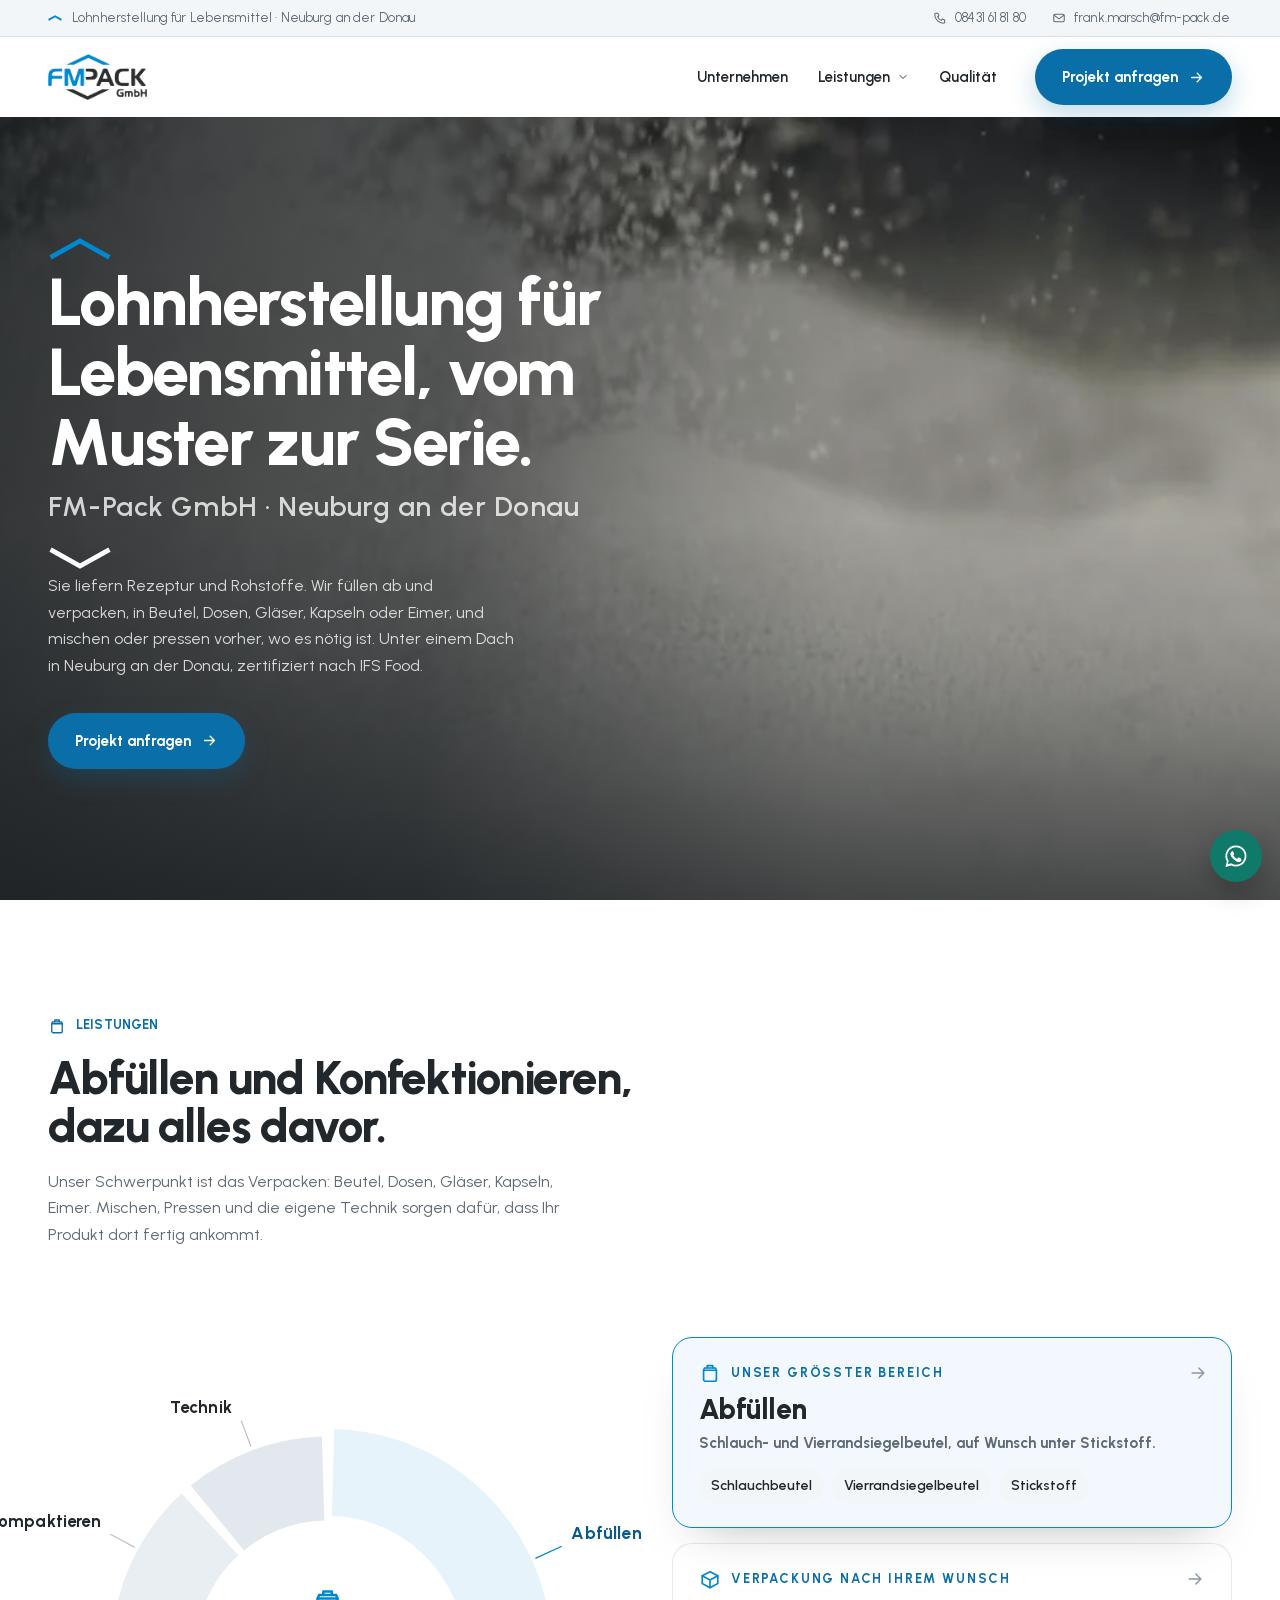
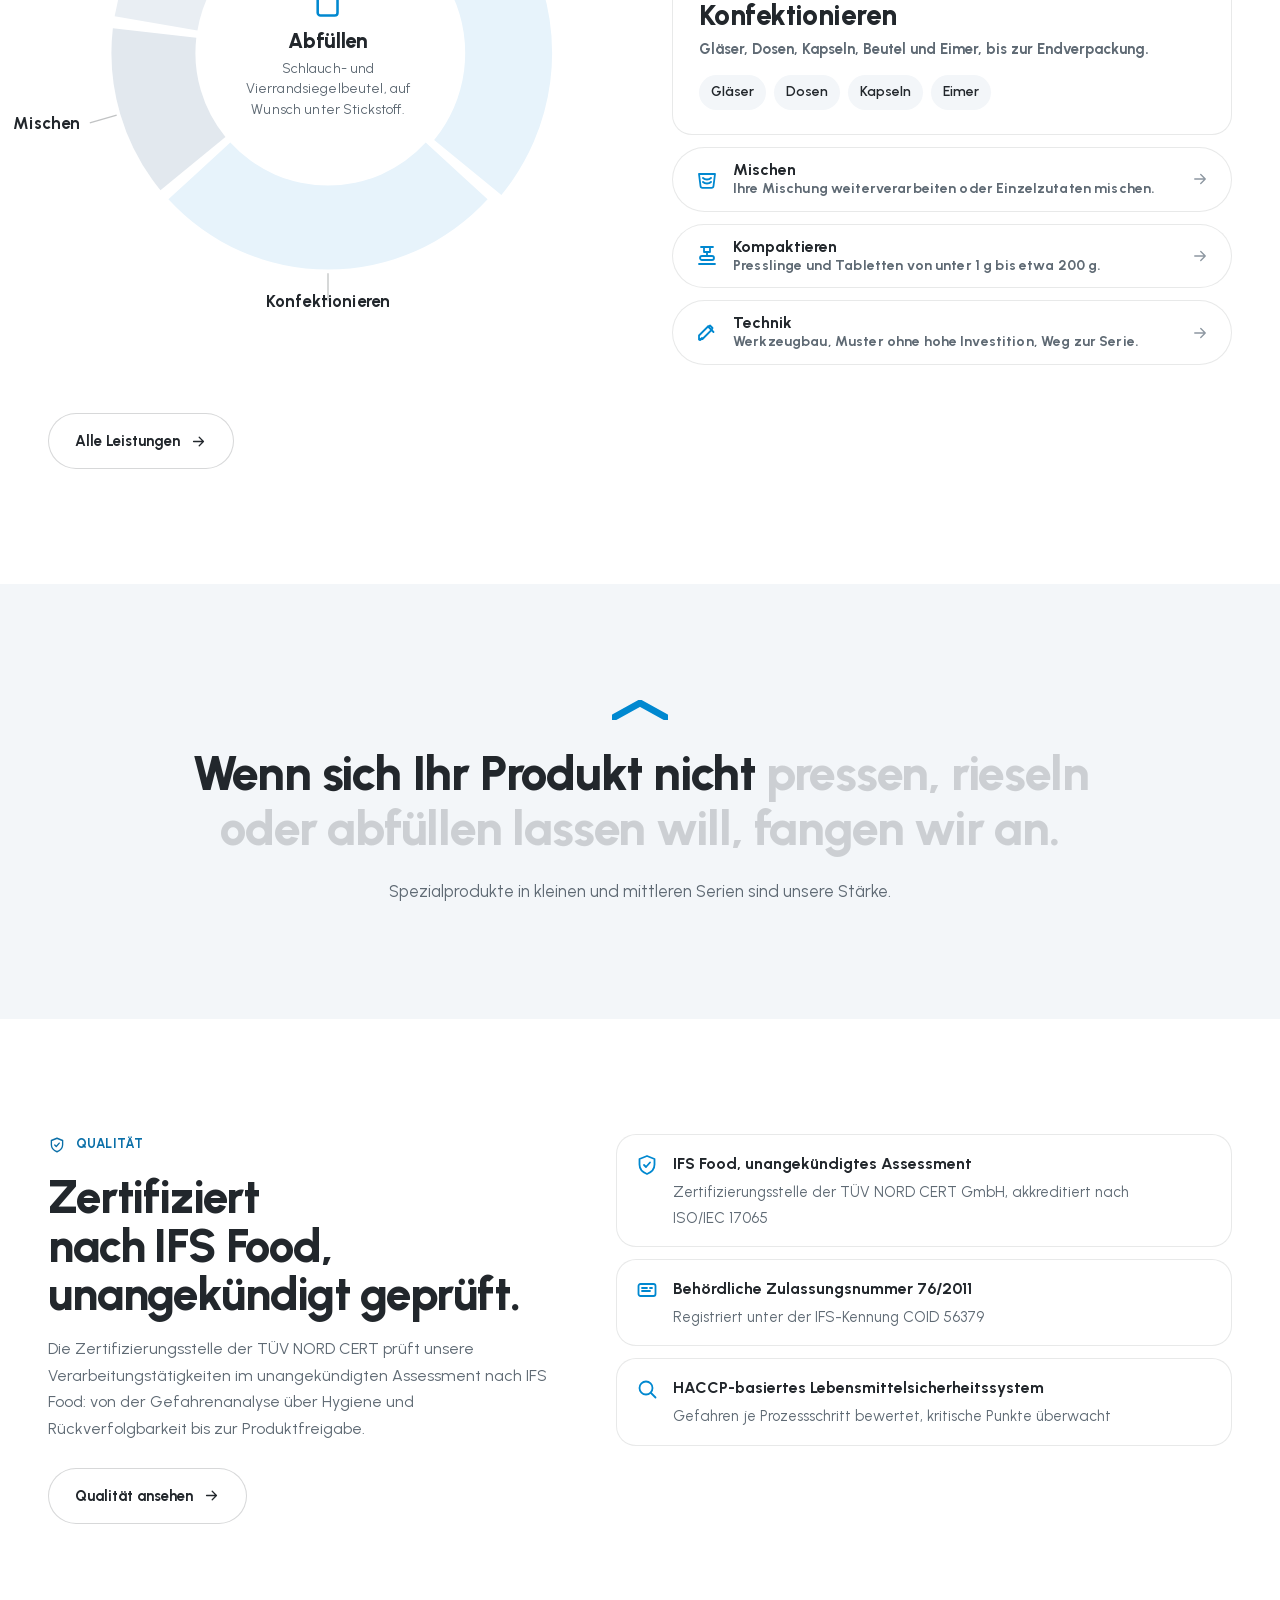
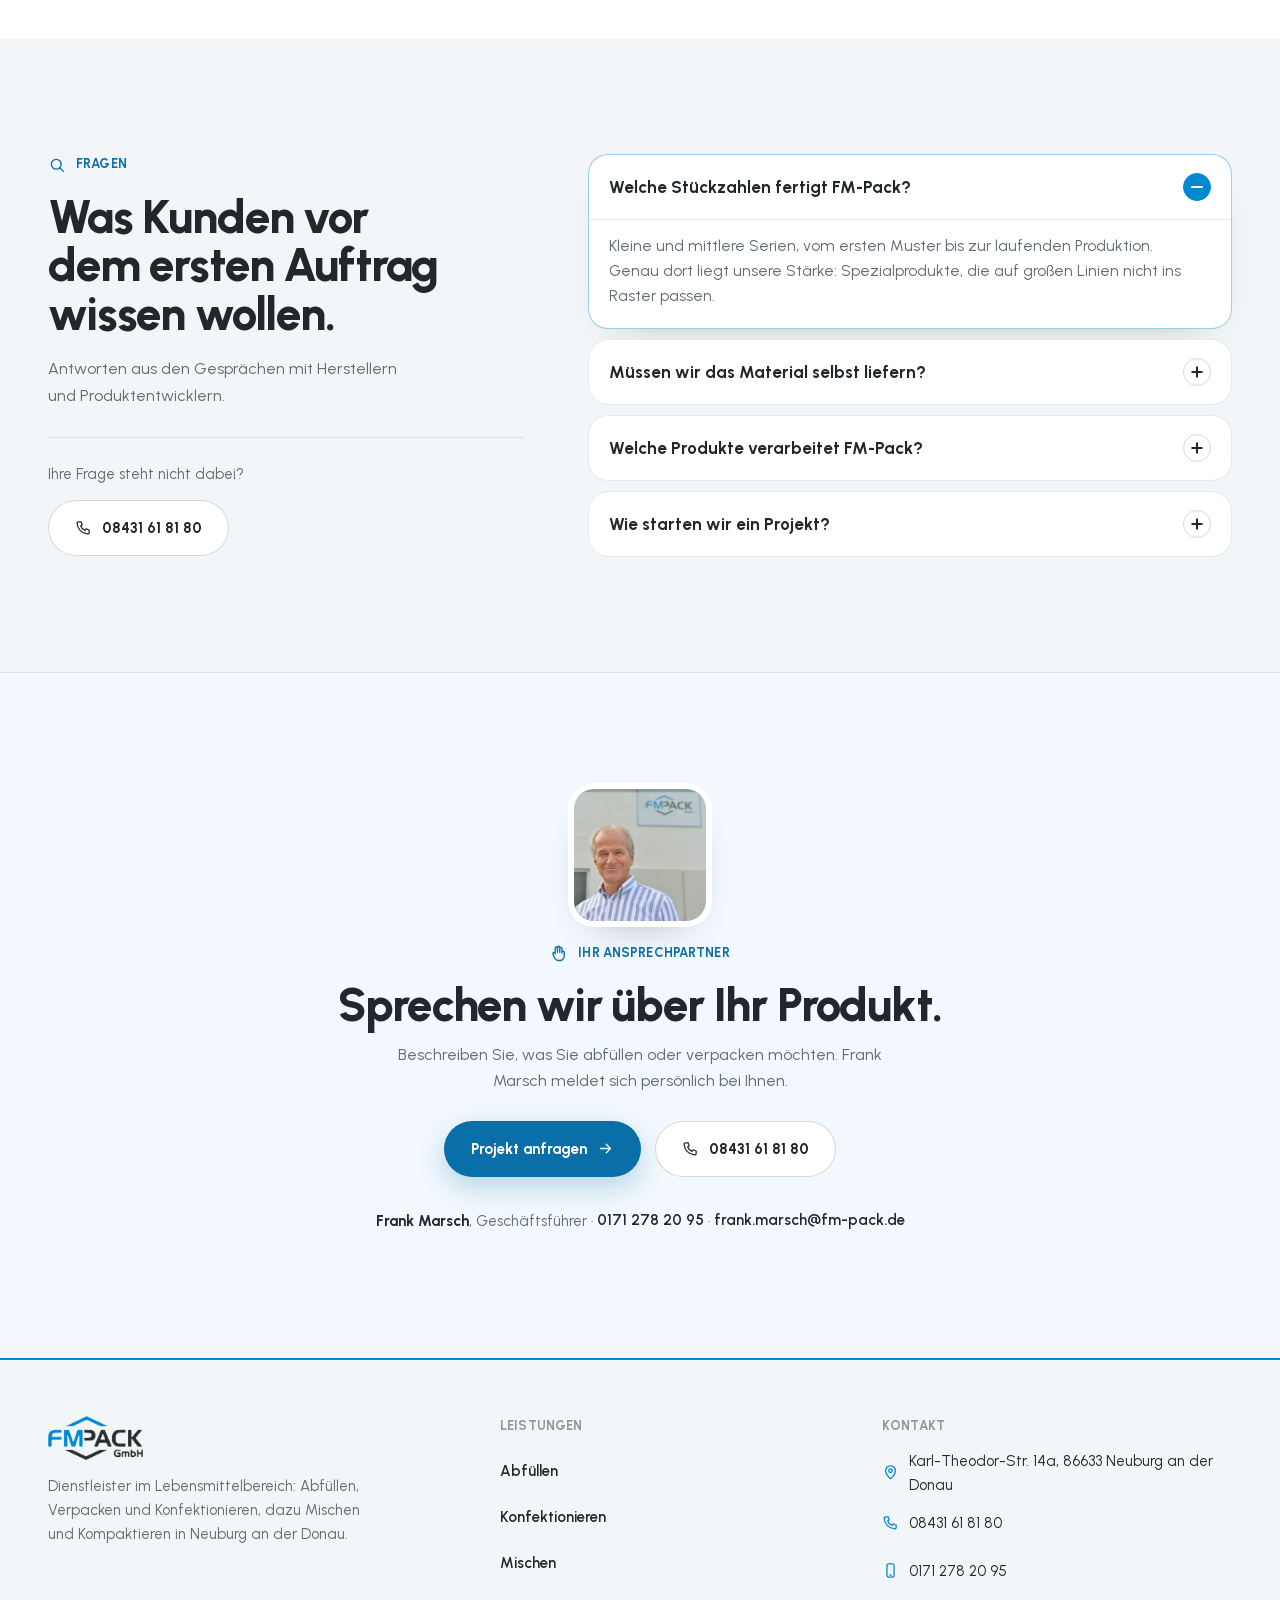
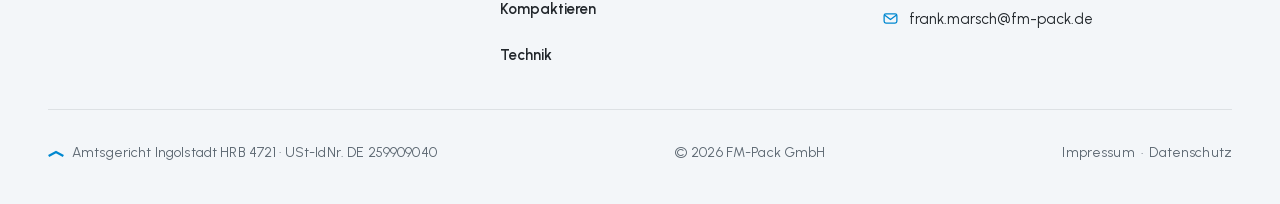
==== commit 8d3387ad: "Leitsatz füllt sich beim Scrollen" ====
--- a/index.html
+++ b/index.html
@@ -20,7 +20,7 @@
 <link rel="preload" href="assets/fonts/urbanist-600-latin.woff2" as="font" type="font/woff2" crossorigin>
 <link rel="preload" href="assets/fonts/urbanist-400-latin.woff2" as="font" type="font/woff2" crossorigin>
 <link rel="stylesheet" href="assets/fonts.css">
-<link rel="stylesheet" href="styles.css?v=a21b3a98">
+<link rel="stylesheet" href="styles.css?v=3767786c">
 <script type="application/ld+json">{"@context": "https://schema.org", "@type": ["Organization", "LocalBusiness"], "name": "FM-Pack GmbH", "legalName": "FM-Pack GmbH", "vatID": "DE259909040", "url": "https://www.fmpack.de/", "telephone": "+49 8431 618180", "email": "frank.marsch@fm-pack.de", "image": "https://www.fmpack.de/assets/img/team-fm-pack.jpg", "logo": "https://www.fmpack.de/assets/img/logo.png", "founder": {"@type": "Person", "name": "Frank Marsch"}, "description": "Lohnhersteller im Lebensmittelbereich: Abfüllen, Verpacken und Konfektionieren, dazu Mischen und Kompaktieren von nicht kühlpflichtigen Lebensmitteln.", "address": {"@type": "PostalAddress", "streetAddress": "Karl-Theodor-Str. 14a", "postalCode": "86633", "addressLocality": "Neuburg an der Donau", "addressRegion": "Bayern", "addressCountry": "DE"}, "geo": {"@type": "GeoCoordinates", "latitude": 48.7322, "longitude": 11.1871}, "knowsAbout": ["Abfüllen", "Schlauchbeutel", "Vierrandsiegelbeutel", "Konfektionieren", "Verpacken", "Mischen", "Kompaktieren", "Lohnherstellung Lebensmittel", "Nahrungsergänzungsmittel"]}</script><script type="application/ld+json">{"@context": "https://schema.org", "@type": "FAQPage", "mainEntity": [{"@type": "Question", "name": "Welche Stückzahlen fertigt FM-Pack?", "acceptedAnswer": {"@type": "Answer", "text": "Kleine und mittlere Serien, vom ersten Muster bis zur laufenden Produktion. Genau dort liegt unsere Stärke: Spezialprodukte, die auf großen Linien nicht ins Raster passen."}}, {"@type": "Question", "name": "Müssen wir das Material selbst liefern?", "acceptedAnswer": {"@type": "Answer", "text": "Ja. FM-Pack arbeitet als reiner Lohnhersteller: Sie liefern Rohstoffe und Packmittel, wir übernehmen Verarbeitung und Verpackung. Packmittel beschaffen und kennzeichnen wir auf Wunsch für Sie."}}, {"@type": "Question", "name": "Welche Produkte verarbeitet FM-Pack?", "acceptedAnswer": {"@type": "Answer", "text": "Nicht kühlpflichtige Lebensmittel: Getreideprodukte wie Müsli und Süßgebäck, Trockenprodukte wie Gewürze, Nahrungsergänzungsmittel und Energiegele. Verpackt in Gläser, Folien, Kapseln, Dosen, Beutel oder Eimer."}}, {"@type": "Question", "name": "Wie starten wir ein Projekt?", "acceptedAnswer": {"@type": "Answer", "text": "Mit einem Gespräch über Ihr Produkt. Danach stellen wir erste Muster her, kostengünstig und ohne eigene Anlageninvestition. Passt das Muster, planen wir gemeinsam die Serie."}}]}</script>
 </head>
 <body>
@@ -106,6 +106,6 @@
   </div>
 </footer>
 <a class="wa" href="https://wa.me/491712782095" target="_blank" rel="noopener" aria-label="Per WhatsApp schreiben"><svg class="" viewBox="0 0 24 24" width="24" height="24" aria-hidden="true"><path fill="currentColor" stroke="none" d="M12 2.2A9.8 9.8 0 0 0 3.6 17l-1.4 5.2 5.3-1.4A9.8 9.8 0 1 0 12 2.2zm0 17.9a8.1 8.1 0 0 1-4.2-1.2l-.3-.2-3.1.8.8-3-.2-.3A8.1 8.1 0 1 1 12 20.1zm4.5-6c-.2-.1-1.5-.7-1.7-.8s-.4-.1-.6.1-.6.8-.8 1-.3.2-.5.1a6.7 6.7 0 0 1-3.3-2.9c-.2-.4.3-.4.7-1.3.1-.2 0-.3 0-.4l-.8-1.8c-.2-.5-.4-.4-.6-.4h-.5a1 1 0 0 0-.7.3 3 3 0 0 0-.9 2.2 5.2 5.2 0 0 0 1.1 2.8 11.9 11.9 0 0 0 4.6 4c1.7.7 2.1.6 2.8.5a2.5 2.5 0 0 0 1.6-1.1 2 2 0 0 0 .1-1.1c0-.1-.2-.2-.5-.3z"/></svg><span>WhatsApp</span></a>
-<script src="main.js?v=98007f7b" defer></script>
+<script src="main.js?v=270889cd" defer></script>
 </body>
 </html>
--- a/styles.css
+++ b/styles.css
@@ -669,3 +669,8 @@
 .ring-liste a.dazu small{letter-spacing:.01em}
 .karten.zwei.gross .karte h3{line-height:1.12}
 .ring-liste a.dazu{border-radius:var(--r-pille);padding:12px 22px}
+
+/* Leitsatz füllt sich Wort für Wort beim Scrollen (Noah 26.10.: „mit der Animation durchlaufen lassen, wie wir schon hatten“) */
+.leitsatz-text i{font-style:normal;opacity:.18;transition:opacity .3s}
+.leitsatz-text i.an{opacity:1}
+@media (prefers-reduced-motion:reduce){.leitsatz-text i{opacity:1}}
